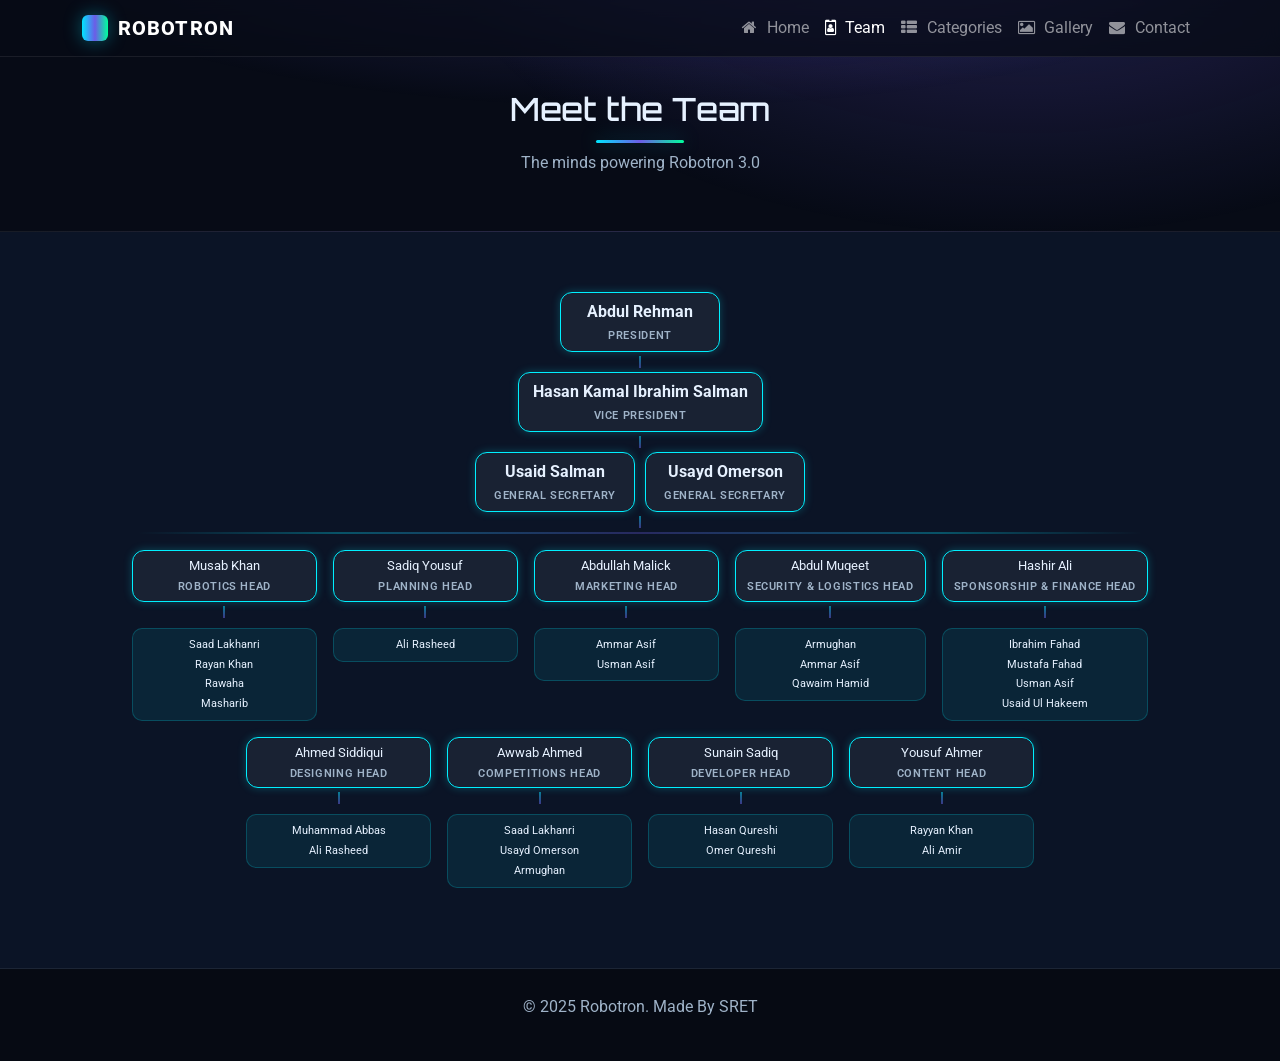
==== team.html @ c8ba8c77 "Add files via upload" ====
<!DOCTYPE html>
<html lang="en">
<head>
  <meta charset="UTF-8"/>
  <meta name="viewport" content="width=device-width, initial-scale=1.0"/>
  <title>ROBOTRON 3.0 — Team</title>

  <!-- Bootstrap -->
  <link href="https://cdn.jsdelivr.net/npm/bootstrap@5.3.3/dist/css/bootstrap.min.css" rel="stylesheet"/>

  <!-- Font Awesome 4.7 -->
  <link rel="stylesheet" href="https://cdnjs.cloudflare.com/ajax/libs/font-awesome/4.7.0/css/font-awesome.min.css"/>

  <!-- Fonts -->
  <link href="https://fonts.googleapis.com/css2?family=Orbitron:wght@500;700;800&family=Roboto:wght@300;400;500;700&display=swap" rel="stylesheet"/>

  <style>
    :root{
      --bg-0:#070b16; --bg-1:#0b1426; --bg-2:#0f1b33;
      --txt:#e6f1ff; --muted:#9fb3c8;
      --primary:#6c5ce7; --primary-2:#00e5ff; --accent:#00ff9d;
      --glass:rgba(255,255,255,.06); --glass-strong:rgba(255,255,255,.09);
      --border-grad: linear-gradient(90deg,var(--primary-2),var(--primary),var(--accent));
      --card-shadow: 0 14px 40px rgba(0,0,0,.38);
    }
    *{box-sizing:border-box}
    body{font-family:'Roboto',sans-serif;color:var(--txt);background:var(--bg-0);min-height:100vh;overflow-x:hidden;}

    /* energy + grid background */
    body::before{
      content:""; position:fixed; inset:0; pointer-events:none; z-index:-2;
      background:
        radial-gradient(1000px 560px at 80% -100px, rgba(108,92,231,.30), transparent 60%),
        radial-gradient(900px 520px at -10% 120%, rgba(0,229,255,.22), transparent 60%);
    }
    body::after{
      content:""; position:fixed; inset:0; z-index:-1; opacity:.05; pointer-events:none;
      background-image: linear-gradient(to right, rgba(255,255,255,.06) 1px, transparent 1px),
                        linear-gradient(to bottom, rgba(255,255,255,.06) 1px, transparent 1px);
      background-size:40px 40px; animation:move 40s linear infinite;
    }
    @keyframes move{ from{transform:translateY(0)} to{transform:translateY(40px)} }

    h1,h2,h3,h4{font-family:'Orbitron',sans-serif}

    /* Navbar (same theme) */
    .navbar{ background: rgba(7,11,22,.75); backdrop-filter: blur(10px); border-bottom:1px solid rgba(255,255,255,.08); }
    .navbar-brand{ font-weight:800; letter-spacing:1.2px; color:#fff !important; display:flex; align-items:center; gap:.6rem; }
    .brand-accent{ width:26px;height:26px;border-radius:6px;background:var(--border-grad); box-shadow:0 0 18px rgba(0,229,255,.35); }
    .nav-link{ position:relative }
    .nav-link i{ margin-right:.35rem }
    .nav-link::after{ content:""; position:absolute; left:0; bottom:-6px; width:0; height:2px; background:var(--border-grad); transition:width .25s ease; }
    .nav-link:hover::after{ width:100% }

    /* Page header */
    .page-hero{
      padding:90px 0 40px;
      text-align:center;
      background: radial-gradient(1200px 380px at 50% -120px, rgba(108,92,231,.35), transparent 60%);
      border-bottom:1px solid rgba(255,255,255,.07);
    }
    .title-underline{ width:88px;height:3px;margin:12px auto 0;background:var(--border-grad);border-radius:999px; box-shadow:0 0 20px rgba(0,229,255,.35); }

    /* Section */
    .section{ padding:50px 0 80px; background:var(--bg-1); border-bottom:1px solid rgba(255,255,255,.07); }

    /* Team card (new professional style) */
    .team-card{
      background:var(--glass);
      border:1px solid rgba(255,255,255,.12);
      border-radius:22px;
      overflow:hidden;
      box-shadow:var(--card-shadow);
      transition:transform .25s ease, box-shadow .25s ease, background .2s ease;
      position:relative;
    }
    .team-card:hover{ transform:translateY(-6px); background:var(--glass-strong); box-shadow:0 20px 60px rgba(0,0,0,.55); }
    .team-photo{
      padding:18px 18px 0;
    }
    .team-photo .frame{
      position:relative;
      border-radius:18px;
      padding:4px;
      background:var(--border-grad);
    }
    .team-photo img{
      display:block;
      width:100%;
      height:320px;
      object-fit:cover;
      border-radius:14px;
      background:#1a2238;
      filter: saturate(1.02) contrast(1.02);
    }
    .role-pill{
      position:absolute; bottom:10px; left:14px;
      background:rgba(7,11,22,.82);
      border:1px solid rgba(255,255,255,.14);
      color:#cfe7ff; font-weight:700; letter-spacing:.6px;
      border-radius:999px; padding:6px 10px; font-size:.72rem;
    }
    .team-body{ padding:16px 18px 18px; }
    .team-name{ margin:0 0 4px; font-weight:800 }
    .team-meta{ margin:0; color:var(--muted); font-size:.95rem }

    .socials{ display:flex; gap:10px; margin-top:10px }
    .socials a{
      width:36px; height:36px; display:flex; align-items:center; justify-content:center;
      border-radius:10px; background:rgba(255,255,255,.06);
      border:1px solid rgba(255,255,255,.12); color:#dfeaff;
      transition: transform .2s ease, background .2s ease;
    }
    .socials a:hover{ transform:translateY(-2px); background:rgba(255,255,255,.12) }

    /* SRET Hierarchy Layout */
    #sret-hierarchy {
      padding: 40px 0 60px;
    }

    .sret-chart {
      display: flex;
      flex-direction: column;
      align-items: center;
      gap: 0;
      padding: 20px 0;
      position: relative;
    }

    .sret-level-main {
      display: flex;
      justify-content: center;
      align-items: center;
      gap: 9px;
      position: relative;
    }

    .gs-row {
      gap: 10px;
    }

    .sret-node {
      background: var(--glass);
      border: 1px solid #00f0ff;
      color: var(--txt);
      padding: 6px 11px;
      border-radius: 12px;
      font-size: 12.5px;
      text-align: center;
      box-shadow: 0 0 8px rgba(0,240,255,0.25);
      display: flex;
      flex-direction: column;
      align-items: center;
      min-width: 160px;
    }

    .sret-node.big {
      font-size: 15.5px;
      font-weight: 700;
      padding: 8px 14px;
    }

    .sret-role {
      font-size: 10.5px;
      margin-top: 3px;
      letter-spacing: 0.06em;
      color: var(--muted);
      font-weight: 600;
      text-transform: uppercase;
    }

    .sret-connector-vertical {
      width: 2px;
      height: 12px;
      background: linear-gradient(180deg, var(--primary-2), var(--primary));
      opacity: 0.5;
      margin: 4px 0;
    }

    .sret-heads-row {
      display: flex;
      flex-wrap: wrap;
      justify-content: center;
      gap: 16px;
      margin-top: 18px;
      position: relative;
      width: 100%;
    }

    .sret-head-group {
      display: flex;
      flex-direction: column;
      align-items: center;
      min-width: 185px;
      max-width: 215px;
      flex: 0 0 auto;
    }

    .sret-head-group .sret-node {
      width: 100%;
    }

    .sret-members {
      list-style: none;
      padding: 6px 8px;
      margin: 6px 0 0 0;
      background: rgba(0, 240, 255, 0.08);
      border: 1px solid rgba(0, 240, 255, 0.2);
      border-radius: 10px;
      width: 100%;
      font-size: 10.5px;
      color: var(--txt);
    }

    .sret-members li {
      padding: 2px 0;
      text-align: center;
    }

    /* Horizontal connector line above heads row */
    .sret-heads-row::before {
      content: "";
      position: absolute;
      top: -18px;
      left: 5%;
      right: 5%;
      height: 2px;
      background: linear-gradient(90deg, transparent, var(--primary-2) 20%, var(--primary) 50%, var(--primary-2) 80%, transparent);
      opacity: 0.3;
      z-index: 0;
    }

    /* Responsive: Stack on mobile */
    @media (max-width: 767.98px) {
      .sret-heads-row {
        flex-direction: column;
        align-items: center;
      }

      .sret-heads-row::before {
        display: none;
      }

      .sret-head-group {
        max-width: 100%;
        width: 100%;
      }

      .gs-row {
        flex-direction: column;
      }
    }

    /* Footer */
    footer{ background:#060a13; color:#9fb3c8; padding:26px 0; text-align:center; }

    /* Cart badge (consistent) */
    .reg-badge{ position:relative }
    .reg-badge .count{
      position:absolute; top:-8px; right:-10px; background:#ff4d6d; color:#fff;
      border-radius:999px; padding:2px 7px; font-size:.75rem; font-weight:700; box-shadow:0 0 0 2px #070b16;
    }
  </style>
</head>
<body>

  <!-- NAVBAR -->
  <nav class="navbar navbar-expand-lg navbar-dark fixed-top">
    <div class="container">
      <a class="navbar-brand" href="index.html">
        <span class="brand-accent"></span> ROBOTRON
      </a>
      <button class="navbar-toggler" type="button" data-bs-toggle="collapse" data-bs-target="#navbarNav">
        <span class="navbar-toggler-icon"></span>
      </button>
      <div class="collapse navbar-collapse" id="navbarNav">
        <ul class="navbar-nav ms-auto">
          <li class="nav-item"><a class="nav-link" href="index.html"><i class="fa fa-home"></i> Home</a></li>
          <li class="nav-item"><a class="nav-link active" href="team.html"><i class="fa fa-id-badge"></i> Team</a></li>
          <li class="nav-item"><a class="nav-link" href="categories.html"><i class="fa fa-th-list"></i> Categories</a></li>
          <li class="nav-item"><a class="nav-link" href="index.html#team"><i class="fa fa-photo"></i> Gallery</a></li>
          <li class="nav-item"><a class="nav-link" href="contact.html"><i class="fa fa-envelope"></i> Contact</a></li>
        </ul>
      </div>
    </div>
  </nav>

  <!-- HERO -->
  <header class="page-hero">
    <div class="container">
      <h2>Meet the Team</h2>
      <div class="title-underline"></div>
      <p class="mt-2" style="color:#9fb3c8">The minds powering Robotron 3.0</p>
    </div>
  </header>

  <!-- SRET HIERARCHY -->
  <section id="sret-hierarchy" class="section">
    <div class="container">
      <div class="sret-chart">
        <!-- Level 1: President -->
        <div class="sret-level-main">
          <div class="sret-node big">Abdul Rehman<span class="sret-role">PRESIDENT</span></div>
        </div>

        <!-- Connector -->
        <div class="sret-connector-vertical"></div>

        <!-- Level 2: Vice President -->
        <div class="sret-level-main">
          <div class="sret-node big">Hasan Kamal Ibrahim Salman<span class="sret-role">VICE PRESIDENT</span></div>
        </div>

        <!-- Connector -->
        <div class="sret-connector-vertical"></div>

        <!-- Level 3: General Secretaries -->
        <div class="sret-level-main gs-row">
          <div class="sret-node big">Usaid Salman<span class="sret-role">GENERAL SECRETARY</span></div>
          <div class="sret-node big">Usayd Omerson<span class="sret-role">GENERAL SECRETARY</span></div>
        </div>

        <!-- Connector -->
        <div class="sret-connector-vertical"></div>

        <!-- Level 4: Department Heads -->
        <div class="sret-heads-row">
          <!-- Robotics Head -->
          <div class="sret-head-group">
            <div class="sret-node">Musab Khan<span class="sret-role">ROBOTICS HEAD</span></div>
            <div class="sret-connector-vertical"></div>
            <ul class="sret-members">
              <li>Saad Lakhanri</li>
              <li>Rayan Khan</li>
              <li>Rawaha</li>
              <li>Masharib</li>
            </ul>
          </div>

          <!-- Planning Head -->
          <div class="sret-head-group">
            <div class="sret-node">Sadiq Yousuf<span class="sret-role">PLANNING HEAD</span></div>
            <div class="sret-connector-vertical"></div>
            <ul class="sret-members">
              <li>Ali Rasheed</li>
            </ul>
          </div>

          <!-- Marketing Head -->
          <div class="sret-head-group">
            <div class="sret-node">Abdullah Malick<span class="sret-role">MARKETING HEAD</span></div>
            <div class="sret-connector-vertical"></div>
            <ul class="sret-members">
              <li>Ammar Asif</li>
              <li>Usman Asif</li>
            </ul>
          </div>

          <!-- Security & Logistics Head -->
          <div class="sret-head-group">
            <div class="sret-node">Abdul Muqeet<span class="sret-role">SECURITY & LOGISTICS HEAD</span></div>
            <div class="sret-connector-vertical"></div>
            <ul class="sret-members">
              <li>Armughan</li>
              <li>Ammar Asif</li>
              <li>Qawaim Hamid</li>
            </ul>
          </div>

          <!-- Sponsorship & Finance Head -->
          <div class="sret-head-group">
            <div class="sret-node">Hashir Ali<span class="sret-role">SPONSORSHIP & FINANCE HEAD</span></div>
            <div class="sret-connector-vertical"></div>
            <ul class="sret-members">
              <li>Ibrahim Fahad</li>
              <li>Mustafa Fahad</li>
              <li>Usman Asif</li>
              <li>Usaid Ul Hakeem</li>
            </ul>
          </div>

          <!-- Designing Head -->
          <div class="sret-head-group">
            <div class="sret-node">Ahmed Siddiqui<span class="sret-role">DESIGNING HEAD</span></div>
            <div class="sret-connector-vertical"></div>
            <ul class="sret-members">
              <li>Muhammad Abbas</li>
              <li>Ali Rasheed</li>
            </ul>
          </div>

          <!-- Competitions Head -->
          <div class="sret-head-group">
            <div class="sret-node">Awwab Ahmed<span class="sret-role">COMPETITIONS HEAD</span></div>
            <div class="sret-connector-vertical"></div>
            <ul class="sret-members">
              <li>Saad Lakhanri</li>
              <li>Usayd Omerson</li>
              <li>Armughan</li>
            </ul>
          </div>

          <!-- Developer Head -->
          <div class="sret-head-group">
            <div class="sret-node">Sunain Sadiq<span class="sret-role">DEVELOPER HEAD</span></div>
            <div class="sret-connector-vertical"></div>
            <ul class="sret-members">
              <li>Hasan Qureshi</li>
              <li>Omer Qureshi</li>
            </ul>
          </div>

          <!-- Content Head -->
          <div class="sret-head-group">
            <div class="sret-node">Yousuf Ahmer<span class="sret-role">CONTENT HEAD</span></div>
            <div class="sret-connector-vertical"></div>
            <ul class="sret-members">
              <li>Rayyan Khan</li>
              <li>Ali Amir</li>
            </ul>
          </div>
        </div>
      </div>
    </div>
  </section>

  <!-- FOOTER -->
  <footer>
    <div class="container">
      <p>&copy; 2025 Robotron. Made By SRET</p>
    </div>
  </footer>

  <!-- Scripts -->
  <script src="https://cdn.jsdelivr.net/npm/bootstrap@5.3.3/dist/js/bootstrap.bundle.min.js"></script>
  <script>
    // ---------- Cart badge count (consistent across pages) ----------
    const CART_KEY='robotronCart';
    function getCart(){ try { return JSON.parse(localStorage.getItem(CART_KEY)) || []; } catch(e){ return []; } }
    function cartCount(){ return getCart().reduce((s,i)=>s+(i.quantity||1),0); }
    (function(){
      const el=document.getElementById('cartCount');
      if(!el) return;
      const n=cartCount();
      if(n>0){ el.textContent=n; el.style.display='inline-block'; }
    })();
  </script>
</body>
</html>
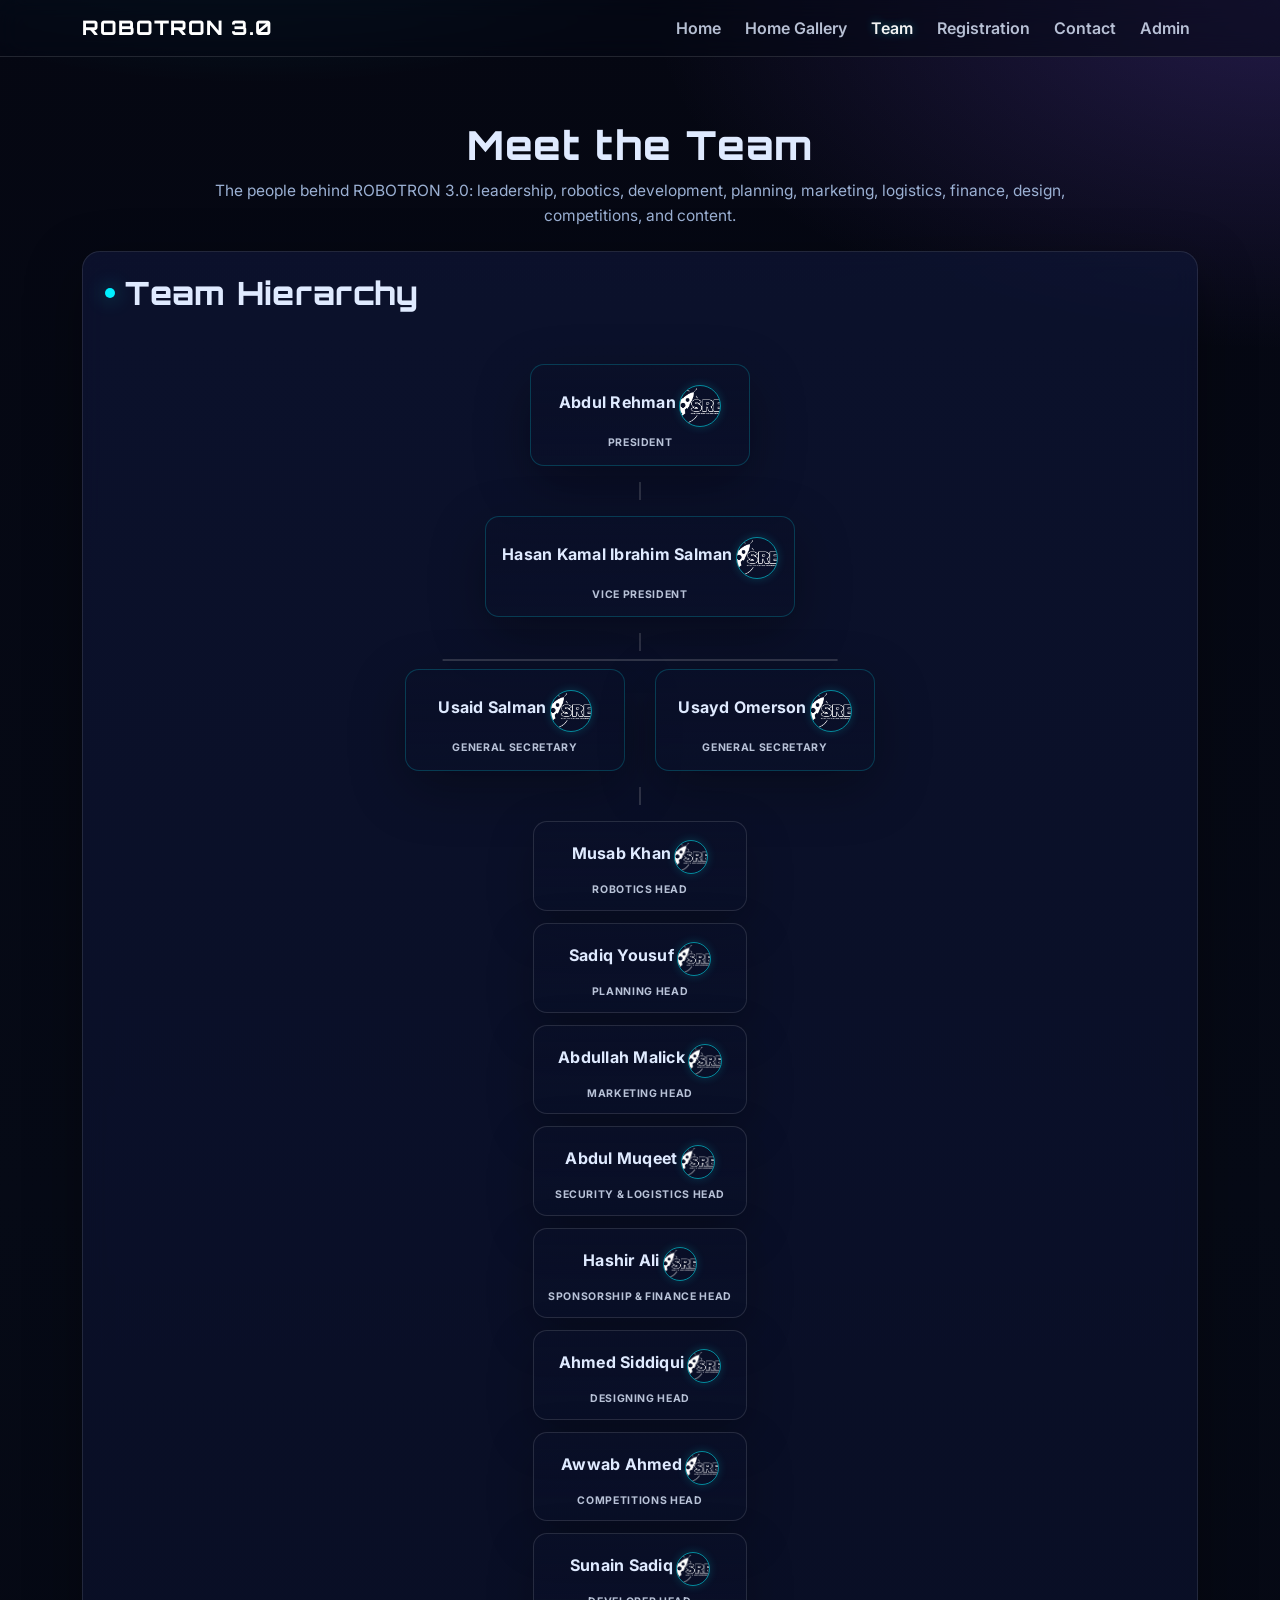
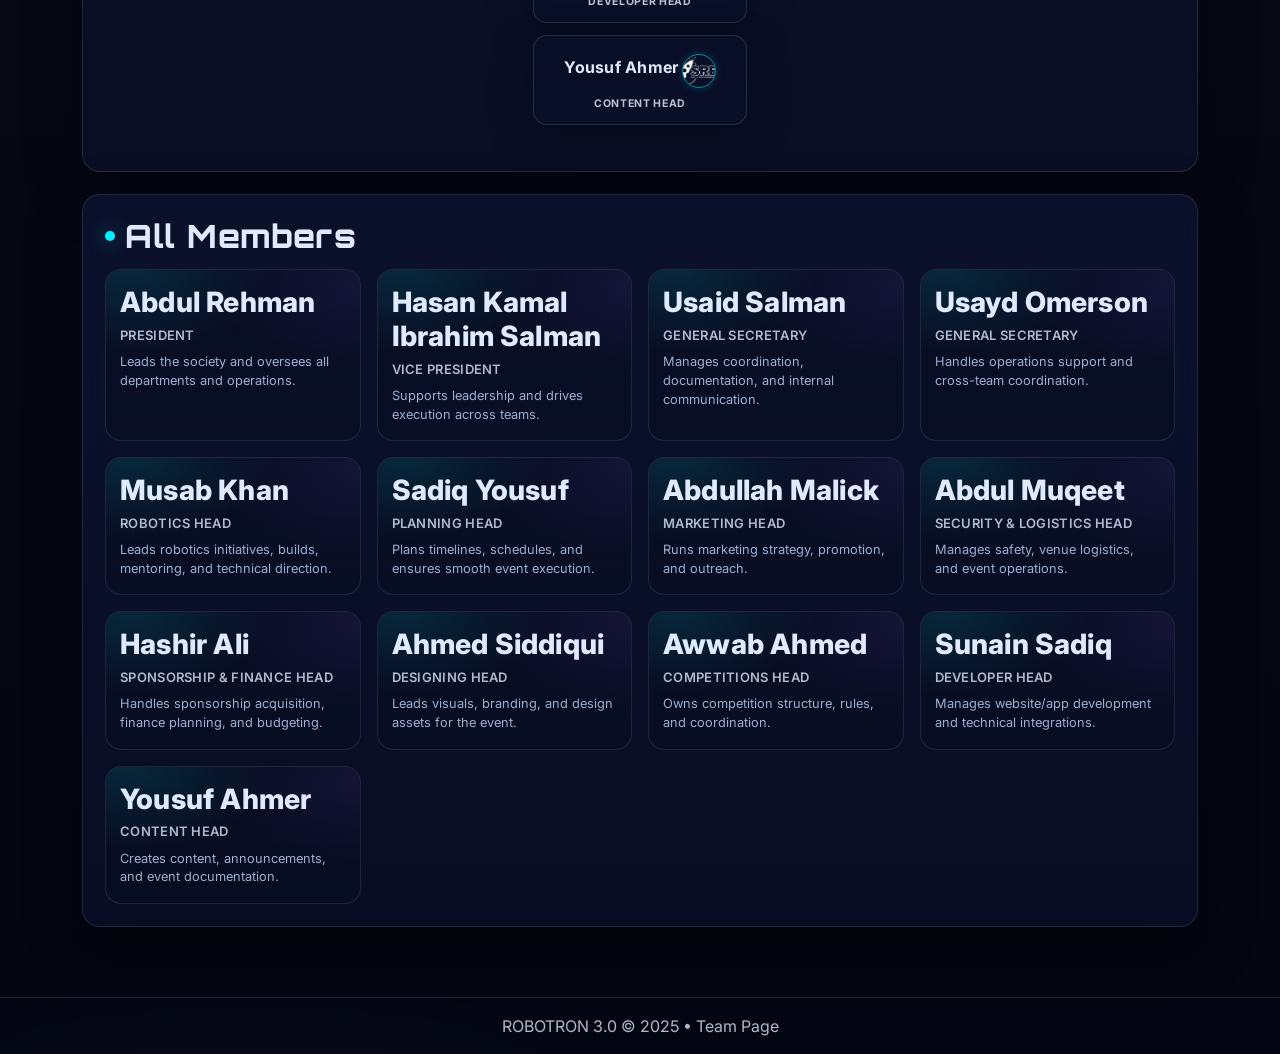
==== commit bea38c57: "Update team.html" ====
--- a/team.html
+++ b/team.html
@@ -1,448 +1,555 @@
 <!DOCTYPE html>
 <html lang="en">
 <head>
-  <meta charset="UTF-8"/>
+  <meta charset="UTF-8" />
   <meta name="viewport" content="width=device-width, initial-scale=1.0"/>
   <title>ROBOTRON 3.0 — Team</title>
 
   <!-- Bootstrap -->
-  <link href="https://cdn.jsdelivr.net/npm/bootstrap@5.3.3/dist/css/bootstrap.min.css" rel="stylesheet"/>
-
-  <!-- Font Awesome 4.7 -->
-  <link rel="stylesheet" href="https://cdnjs.cloudflare.com/ajax/libs/font-awesome/4.7.0/css/font-awesome.min.css"/>
+  <link rel="stylesheet" href="https://cdn.jsdelivr.net/npm/bootstrap@5.3.3/dist/css/bootstrap.min.css"/>
 
   <!-- Fonts -->
-  <link href="https://fonts.googleapis.com/css2?family=Orbitron:wght@500;700;800&family=Roboto:wght@300;400;500;700&display=swap" rel="stylesheet"/>
+  <link href="https://fonts.googleapis.com/css2?family=Orbitron:wght@400;600;800&family=Inter:wght@300;400;600;700;800&display=swap" rel="stylesheet">
 
   <style>
     :root{
-      --bg-0:#070b16; --bg-1:#0b1426; --bg-2:#0f1b33;
-      --txt:#e6f1ff; --muted:#9fb3c8;
-      --primary:#6c5ce7; --primary-2:#00e5ff; --accent:#00ff9d;
-      --glass:rgba(255,255,255,.06); --glass-strong:rgba(255,255,255,.09);
-      --border-grad: linear-gradient(90deg,var(--primary-2),var(--primary),var(--accent));
-      --card-shadow: 0 14px 40px rgba(0,0,0,.38);
-    }
-    *{box-sizing:border-box}
-    body{font-family:'Roboto',sans-serif;color:var(--txt);background:var(--bg-0);min-height:100vh;overflow-x:hidden;}
-
-    /* energy + grid background */
-    body::before{
-      content:""; position:fixed; inset:0; pointer-events:none; z-index:-2;
+      --bg:#070B18;
+      --card:#0E1535;
+      --card2:#0B112C;
+      --glow:#00F0FF;
+      --glow2:#8A5CFF;
+      --txt:#dfeaff;
+      --muted:#9bb0d3;
+      --line:rgba(255,255,255,.12);
+    }
+
+    *{ box-sizing:border-box; }
+    body{
+      margin:0;
       background:
-        radial-gradient(1000px 560px at 80% -100px, rgba(108,92,231,.30), transparent 60%),
-        radial-gradient(900px 520px at -10% 120%, rgba(0,229,255,.22), transparent 60%);
-    }
-    body::after{
-      content:""; position:fixed; inset:0; z-index:-1; opacity:.05; pointer-events:none;
-      background-image: linear-gradient(to right, rgba(255,255,255,.06) 1px, transparent 1px),
-                        linear-gradient(to bottom, rgba(255,255,255,.06) 1px, transparent 1px);
-      background-size:40px 40px; animation:move 40s linear infinite;
-    }
-    @keyframes move{ from{transform:translateY(0)} to{transform:translateY(40px)} }
-
-    h1,h2,h3,h4{font-family:'Orbitron',sans-serif}
-
-    /* Navbar (same theme) */
-    .navbar{ background: rgba(7,11,22,.75); backdrop-filter: blur(10px); border-bottom:1px solid rgba(255,255,255,.08); }
-    .navbar-brand{ font-weight:800; letter-spacing:1.2px; color:#fff !important; display:flex; align-items:center; gap:.6rem; }
-    .brand-accent{ width:26px;height:26px;border-radius:6px;background:var(--border-grad); box-shadow:0 0 18px rgba(0,229,255,.35); }
-    .nav-link{ position:relative }
-    .nav-link i{ margin-right:.35rem }
-    .nav-link::after{ content:""; position:absolute; left:0; bottom:-6px; width:0; height:2px; background:var(--border-grad); transition:width .25s ease; }
-    .nav-link:hover::after{ width:100% }
-
-    /* Page header */
-    .page-hero{
-      padding:90px 0 40px;
+        radial-gradient(900px 500px at 20% -10%, rgba(0,240,255,.22), transparent 70%),
+        radial-gradient(900px 500px at 100% 0%, rgba(138,92,255,.22), transparent 70%),
+        radial-gradient(900px 500px at 20% 110%, rgba(138,92,255,.16), transparent 70%),
+        linear-gradient(180deg, #050712, #060A16 45%, #040610);
+      color:var(--txt);
+      font-family:Inter, system-ui, -apple-system, Segoe UI, Arial, sans-serif;
+      min-height:100vh;
+      overflow-x:hidden;
+    }
+
+    /* Navbar */
+    .navbar{
+      background: rgba(5,8,20,.55);
+      backdrop-filter: blur(12px);
+      border-bottom: 1px solid var(--line);
+    }
+    .navbar-brand{
+      font-family:Orbitron, sans-serif;
+      letter-spacing: 1px;
+      font-weight: 800;
+      color: #fff !important;
+      text-transform: uppercase;
+    }
+    .nav-link{
+      color: rgba(223,234,255,.86) !important;
+      font-weight: 600;
+      opacity: .95;
+    }
+    .nav-link:hover{ color:#fff !important; }
+    .nav-link.active{
+      color:#fff !important;
+      text-shadow: 0 0 10px rgba(0,240,255,.35);
+    }
+
+    /* Page Title */
+    .title-wrap{
+      padding: 64px 0 22px;
       text-align:center;
-      background: radial-gradient(1200px 380px at 50% -120px, rgba(108,92,231,.35), transparent 60%);
-      border-bottom:1px solid rgba(255,255,255,.07);
-    }
-    .title-underline{ width:88px;height:3px;margin:12px auto 0;background:var(--border-grad);border-radius:999px; box-shadow:0 0 20px rgba(0,229,255,.35); }
-
-    /* Section */
-    .section{ padding:50px 0 80px; background:var(--bg-1); border-bottom:1px solid rgba(255,255,255,.07); }
-
-    /* Team card (new professional style) */
-    .team-card{
-      background:var(--glass);
-      border:1px solid rgba(255,255,255,.12);
-      border-radius:22px;
+    }
+    .title-wrap h1{
+      font-family:Orbitron, sans-serif;
+      font-weight: 800;
+      letter-spacing: 1px;
+      margin:0 0 10px;
+    }
+    .title-wrap p{
+      margin:0 auto;
+      max-width: 860px;
+      color: var(--muted);
+      font-size: 15.5px;
+      line-height: 1.6;
+    }
+
+    /* Layout cards */
+    .glass-card{
+      background: linear-gradient(180deg, rgba(14,21,53,.72), rgba(11,17,44,.72));
+      border: 1px solid rgba(255,255,255,.10);
+      box-shadow: 0 18px 55px rgba(0,0,0,.35);
+      border-radius: 18px;
+      padding: 22px;
+      backdrop-filter: blur(12px);
+      margin-bottom: 22px;
+    }
+
+    /* Sections */
+    .section-title{
+      font-family:Orbitron, sans-serif;
+      letter-spacing: .7px;
+      font-weight: 800;
+      margin: 0 0 14px;
+      display:flex;
+      align-items:center;
+      gap: 10px;
+    }
+    .section-title .dot{
+      width:10px; height:10px;
+      border-radius:50%;
+      background: var(--glow);
+      box-shadow: 0 0 20px rgba(0,240,255,.45);
+      display:inline-block;
+    }
+
+    /* Team grid */
+    .team-grid{
+      display:grid;
+      grid-template-columns: repeat(4, minmax(0,1fr));
+      gap: 16px;
+    }
+    @media (max-width: 1200px){
+      .team-grid{ grid-template-columns: repeat(3, minmax(0,1fr)); }
+    }
+    @media (max-width: 900px){
+      .team-grid{ grid-template-columns: repeat(2, minmax(0,1fr)); }
+    }
+    @media (max-width: 520px){
+      .team-grid{ grid-template-columns: 1fr; }
+    }
+
+    .member-card{
+      background: linear-gradient(180deg, rgba(8,12,30,.65), rgba(8,12,30,.35));
+      border: 1px solid rgba(255,255,255,.10);
+      border-radius: 16px;
+      padding: 16px 14px;
+      position: relative;
       overflow:hidden;
-      box-shadow:var(--card-shadow);
-      transition:transform .25s ease, box-shadow .25s ease, background .2s ease;
+      transition: transform .18s ease, box-shadow .18s ease, border-color .18s ease;
+      min-height: 135px;
+    }
+    .member-card:hover{
+      transform: translateY(-3px);
+      box-shadow: 0 18px 40px rgba(0,0,0,.35);
+      border-color: rgba(0,240,255,.25);
+    }
+    .member-card:before{
+      content:"";
+      position:absolute;
+      inset:-1px;
+      background:
+        radial-gradient(240px 140px at 10% 0%, rgba(0,240,255,.12), transparent 60%),
+        radial-gradient(240px 140px at 100% 10%, rgba(138,92,255,.10), transparent 60%);
+      pointer-events:none;
+    }
+    .member-name{
+      position: relative;
+      font-weight: 800;
+      letter-spacing: .2px;
+      margin: 0 0 6px;
+    }
+    .member-role{
+      position: relative;
+      color: rgba(223,234,255,.78);
+      font-weight: 600;
+      font-size: 13px;
+      letter-spacing: .3px;
+      text-transform: uppercase;
+      margin: 0 0 8px;
+    }
+    .member-meta{
+      position: relative;
+      color: var(--muted);
+      font-size: 12.8px;
+      line-height: 1.45;
+      margin: 0;
+    }
+
+    /* SRET hierarchy tree */
+    .tree-wrap{
+      display:flex;
+      justify-content:center;
+      padding: 10px 0 6px;
+    }
+    .sret-tree{
+      width: min(980px, 100%);
+      padding: 12px 8px 2px;
       position:relative;
     }
-    .team-card:hover{ transform:translateY(-6px); background:var(--glass-strong); box-shadow:0 20px 60px rgba(0,0,0,.55); }
-    .team-photo{
-      padding:18px 18px 0;
-    }
-    .team-photo .frame{
+
+    /* Nodes + layout */
+    .sret-level{
+      display:flex;
+      justify-content:center;
+      gap: 22px;
+      margin: 16px 0;
+      flex-wrap:wrap;
+    }
+    .sret-node{
       position:relative;
-      border-radius:18px;
-      padding:4px;
-      background:var(--border-grad);
-    }
-    .team-photo img{
+      background: linear-gradient(180deg, rgba(10,16,40,.80), rgba(10,16,40,.55));
+      border: 1px solid rgba(255,255,255,.12);
+      border-radius: 14px;
+      padding: 12px 14px;
+      min-width: 190px;
+      text-align:center;
+      font-weight: 800;
+      letter-spacing: .25px;
+      box-shadow: 0 16px 45px rgba(0,0,0,.28);
+    }
+    .sret-node.big{
+      min-width: 220px;
+      padding: 14px 16px;
+      border-color: rgba(0,240,255,.20);
+      box-shadow: 0 18px 55px rgba(0,0,0,.33);
+    }
+    .sret-role{
       display:block;
-      width:100%;
-      height:320px;
-      object-fit:cover;
-      border-radius:14px;
-      background:#1a2238;
-      filter: saturate(1.02) contrast(1.02);
-    }
-    .role-pill{
-      position:absolute; bottom:10px; left:14px;
-      background:rgba(7,11,22,.82);
-      border:1px solid rgba(255,255,255,.14);
-      color:#cfe7ff; font-weight:700; letter-spacing:.6px;
-      border-radius:999px; padding:6px 10px; font-size:.72rem;
-    }
-    .team-body{ padding:16px 18px 18px; }
-    .team-name{ margin:0 0 4px; font-weight:800 }
-    .team-meta{ margin:0; color:var(--muted); font-size:.95rem }
-
-    .socials{ display:flex; gap:10px; margin-top:10px }
-    .socials a{
-      width:36px; height:36px; display:flex; align-items:center; justify-content:center;
-      border-radius:10px; background:rgba(255,255,255,.06);
-      border:1px solid rgba(255,255,255,.12); color:#dfeaff;
-      transition: transform .2s ease, background .2s ease;
-    }
-    .socials a:hover{ transform:translateY(-2px); background:rgba(255,255,255,.12) }
-
-    /* SRET Hierarchy Layout */
-    #sret-hierarchy {
-      padding: 40px 0 60px;
-    }
-
-    .sret-chart {
-      display: flex;
-      flex-direction: column;
-      align-items: center;
-      gap: 0;
-      padding: 20px 0;
-      position: relative;
-    }
-
-    .sret-level-main {
-      display: flex;
-      justify-content: center;
-      align-items: center;
-      gap: 9px;
-      position: relative;
-    }
-
-    .gs-row {
-      gap: 10px;
-    }
-
-    .sret-node {
-      background: var(--glass);
-      border: 1px solid #00f0ff;
-      color: var(--txt);
-      padding: 6px 11px;
-      border-radius: 12px;
-      font-size: 12.5px;
-      text-align: center;
-      box-shadow: 0 0 8px rgba(0,240,255,0.25);
-      display: flex;
-      flex-direction: column;
-      align-items: center;
-      min-width: 160px;
-    }
-
-    .sret-node.big {
-      font-size: 15.5px;
+      margin-top: 6px;
+      font-size: 10.5px;
+      color: rgba(223,234,255,.82);
+      letter-spacing: .65px;
+      text-transform: uppercase;
       font-weight: 700;
-      padding: 8px 14px;
-    }
-
-    .sret-role {
-      font-size: 10.5px;
-      margin-top: 3px;
-      letter-spacing: 0.06em;
-      color: var(--muted);
-      font-weight: 600;
-      text-transform: uppercase;
-    }
-
-    .sret-connector-vertical {
+    }
+
+    .sret-connector{
+      height: 18px;
+      display:flex;
+      align-items:center;
+      justify-content:center;
+    }
+    .sret-connector:before{
+      content:"";
       width: 2px;
-      height: 12px;
-      background: linear-gradient(180deg, var(--primary-2), var(--primary));
-      opacity: 0.5;
-      margin: 4px 0;
-    }
-
-    .sret-heads-row {
-      display: flex;
-      flex-wrap: wrap;
-      justify-content: center;
-      gap: 16px;
-      margin-top: 18px;
-      position: relative;
-      width: 100%;
-    }
-
-    .sret-head-group {
-      display: flex;
-      flex-direction: column;
-      align-items: center;
-      min-width: 185px;
-      max-width: 215px;
-      flex: 0 0 auto;
-    }
-
-    .sret-head-group .sret-node {
-      width: 100%;
-    }
-
-    .sret-members {
-      list-style: none;
-      padding: 6px 8px;
-      margin: 6px 0 0 0;
-      background: rgba(0, 240, 255, 0.08);
-      border: 1px solid rgba(0, 240, 255, 0.2);
-      border-radius: 10px;
-      width: 100%;
-      font-size: 10.5px;
-      color: var(--txt);
-    }
-
-    .sret-members li {
-      padding: 2px 0;
-      text-align: center;
-    }
-
-    /* Horizontal connector line above heads row */
-    .sret-heads-row::before {
-      content: "";
-      position: absolute;
-      top: -18px;
-      left: 5%;
-      right: 5%;
+      height: 18px;
+      background: rgba(255,255,255,.16);
+      display:block;
+    }
+    .sret-branch{
+      display:flex;
+      justify-content:center;
+      gap: 30px;
+      align-items:flex-start;
+      position:relative;
+      margin-top: 2px;
+    }
+    .sret-branch:before{
+      content:"";
+      position:absolute;
+      top: -10px;
+      left: 50%;
+      transform: translateX(-50%);
+      width: min(520px, 84%);
       height: 2px;
-      background: linear-gradient(90deg, transparent, var(--primary-2) 20%, var(--primary) 50%, var(--primary-2) 80%, transparent);
-      opacity: 0.3;
-      z-index: 0;
-    }
-
-    /* Responsive: Stack on mobile */
-    @media (max-width: 767.98px) {
-      .sret-heads-row {
-        flex-direction: column;
-        align-items: center;
-      }
-
-      .sret-heads-row::before {
-        display: none;
-      }
-
-      .sret-head-group {
-        max-width: 100%;
-        width: 100%;
-      }
-
-      .gs-row {
-        flex-direction: column;
-      }
+      background: rgba(255,255,255,.16);
+    }
+    .sret-members{
+      list-style:none;
+      padding: 0;
+      margin: 0;
+      display:flex;
+      flex-direction:column;
+      gap: 12px;
     }
 
     /* Footer */
-    footer{ background:#060a13; color:#9fb3c8; padding:26px 0; text-align:center; }
-
-    /* Cart badge (consistent) */
-    .reg-badge{ position:relative }
-    .reg-badge .count{
-      position:absolute; top:-8px; right:-10px; background:#ff4d6d; color:#fff;
-      border-radius:999px; padding:2px 7px; font-size:.75rem; font-weight:700; box-shadow:0 0 0 2px #070b16;
+    footer{
+      border-top: 1px solid rgba(255,255,255,.10);
+      background: rgba(5,8,20,.55);
+      backdrop-filter: blur(12px);
+      padding: 16px 0;
+      color: rgba(223,234,255,.78);
+      text-align:center;
+      margin-top: 24px;
+    }
+
+    /* Team hierarchy photo between name and role */
+    .sret-name{
+      font-weight: 700;
+    }
+
+    .sret-avatar{
+      width: 34px;
+      height: 34px;
+      border-radius: 50%;
+      object-fit: cover;
+      margin: 6px 0 2px;
+      border: 1px solid rgba(0,240,255,0.55);
+      box-shadow: 0 0 10px rgba(0,240,255,0.18);
+    }
+
+    /* keep top hierarchy slightly larger but still small */
+    .sret-node.big .sret-avatar{
+      width: 42px;
+      height: 42px;
     }
   </style>
 </head>
+
 <body>
-
-  <!-- NAVBAR -->
-  <nav class="navbar navbar-expand-lg navbar-dark fixed-top">
+  <!-- Navbar -->
+  <nav class="navbar navbar-expand-lg navbar-dark sticky-top">
     <div class="container">
-      <a class="navbar-brand" href="index.html">
-        <span class="brand-accent"></span> ROBOTRON
-      </a>
-      <button class="navbar-toggler" type="button" data-bs-toggle="collapse" data-bs-target="#navbarNav">
+      <a class="navbar-brand" href="index.html">ROBOTRON 3.0</a>
+      <button class="navbar-toggler" type="button" data-bs-toggle="collapse" data-bs-target="#navMain">
         <span class="navbar-toggler-icon"></span>
       </button>
-      <div class="collapse navbar-collapse" id="navbarNav">
-        <ul class="navbar-nav ms-auto">
-          <li class="nav-item"><a class="nav-link" href="index.html"><i class="fa fa-home"></i> Home</a></li>
-          <li class="nav-item"><a class="nav-link active" href="team.html"><i class="fa fa-id-badge"></i> Team</a></li>
-          <li class="nav-item"><a class="nav-link" href="categories.html"><i class="fa fa-th-list"></i> Categories</a></li>
-          <li class="nav-item"><a class="nav-link" href="index.html#team"><i class="fa fa-photo"></i> Gallery</a></li>
-          <li class="nav-item"><a class="nav-link" href="contact.html"><i class="fa fa-envelope"></i> Contact</a></li>
+      <div class="collapse navbar-collapse" id="navMain">
+        <ul class="navbar-nav ms-auto gap-lg-2">
+          <li class="nav-item"><a class="nav-link" href="index.html">Home</a></li>
+          <li class="nav-item"><a class="nav-link" href="categories.html">Home Gallery</a></li>
+          <li class="nav-item"><a class="nav-link active" href="team.html">Team</a></li>
+          <li class="nav-item"><a class="nav-link" href="registration.html">Registration</a></li>
+          <li class="nav-item"><a class="nav-link" href="contact.html">Contact</a></li>
+          <li class="nav-item"><a class="nav-link" href="admin.html">Admin</a></li>
         </ul>
       </div>
     </div>
   </nav>
 
-  <!-- HERO -->
-  <header class="page-hero">
+  <!-- Title -->
+  <div class="title-wrap">
     <div class="container">
-      <h2>Meet the Team</h2>
-      <div class="title-underline"></div>
-      <p class="mt-2" style="color:#9fb3c8">The minds powering Robotron 3.0</p>
+      <h1>Meet the Team</h1>
+      <p>
+        The people behind ROBOTRON 3.0: leadership, robotics, development, planning, marketing, logistics, finance,
+        design, competitions, and content.
+      </p>
     </div>
-  </header>
-
-  <!-- SRET HIERARCHY -->
-  <section id="sret-hierarchy" class="section">
-    <div class="container">
-      <div class="sret-chart">
-        <!-- Level 1: President -->
-        <div class="sret-level-main">
-          <div class="sret-node big">Abdul Rehman<span class="sret-role">PRESIDENT</span></div>
-        </div>
-
-        <!-- Connector -->
-        <div class="sret-connector-vertical"></div>
-
-        <!-- Level 2: Vice President -->
-        <div class="sret-level-main">
-          <div class="sret-node big">Hasan Kamal Ibrahim Salman<span class="sret-role">VICE PRESIDENT</span></div>
-        </div>
-
-        <!-- Connector -->
-        <div class="sret-connector-vertical"></div>
-
-        <!-- Level 3: General Secretaries -->
-        <div class="sret-level-main gs-row">
-          <div class="sret-node big">Usaid Salman<span class="sret-role">GENERAL SECRETARY</span></div>
-          <div class="sret-node big">Usayd Omerson<span class="sret-role">GENERAL SECRETARY</span></div>
-        </div>
-
-        <!-- Connector -->
-        <div class="sret-connector-vertical"></div>
-
-        <!-- Level 4: Department Heads -->
-        <div class="sret-heads-row">
-          <!-- Robotics Head -->
-          <div class="sret-head-group">
-            <div class="sret-node">Musab Khan<span class="sret-role">ROBOTICS HEAD</span></div>
-            <div class="sret-connector-vertical"></div>
+  </div>
+
+  <div class="container pb-4">
+    <!-- SRET Hierarchy -->
+    <div class="glass-card">
+      <h2 class="section-title"><span class="dot"></span>Team Hierarchy</h2>
+
+      <div class="tree-wrap">
+        <div class="sret-tree">
+
+          <!-- Level 1 -->
+          <div class="sret-level">
+            <div class="sret-node big">
+              <span class="sret-name">Abdul Rehman</span>
+              <img class="sret-avatar" src="sret.png" alt="Abdul Rehman">
+              <span class="sret-role">PRESIDENT</span>
+            </div>
+          </div>
+
+          <div class="sret-connector"></div>
+
+          <!-- Level 2 -->
+          <div class="sret-level">
+            <div class="sret-node big">
+              <span class="sret-name">Hasan Kamal Ibrahim Salman</span>
+              <img class="sret-avatar" src="sret.png" alt="Hasan Kamal Ibrahim Salman">
+              <span class="sret-role">VICE PRESIDENT</span>
+            </div>
+          </div>
+
+          <div class="sret-connector"></div>
+
+          <!-- Level 3 -->
+          <div class="sret-level">
+            <div class="sret-branch">
+              <div class="sret-node big">
+                <span class="sret-name">Usaid Salman</span>
+                <img class="sret-avatar" src="sret.png" alt="Usaid Salman">
+                <span class="sret-role">GENERAL SECRETARY</span>
+              </div>
+              <div class="sret-node big">
+                <span class="sret-name">Usayd Omerson</span>
+                <img class="sret-avatar" src="sret.png" alt="Usayd Omerson">
+                <span class="sret-role">GENERAL SECRETARY</span>
+              </div>
+            </div>
+          </div>
+
+          <div class="sret-connector"></div>
+
+          <!-- Level 4 (Department Heads) -->
+          <div class="sret-level" style="justify-content:center;">
             <ul class="sret-members">
-              <li>Saad Lakhanri</li>
-              <li>Rayan Khan</li>
-              <li>Rawaha</li>
-              <li>Masharib</li>
+              <li>
+                <div class="sret-node">
+                  <span class="sret-name">Musab Khan</span>
+                  <img class="sret-avatar" src="sret.png" alt="Musab Khan">
+                  <span class="sret-role">ROBOTICS HEAD</span>
+                </div>
+              </li>
+              <li>
+                <div class="sret-node">
+                  <span class="sret-name">Sadiq Yousuf</span>
+                  <img class="sret-avatar" src="sret.png" alt="Sadiq Yousuf">
+                  <span class="sret-role">PLANNING HEAD</span>
+                </div>
+              </li>
+              <li>
+                <div class="sret-node">
+                  <span class="sret-name">Abdullah Malick</span>
+                  <img class="sret-avatar" src="sret.png" alt="Abdullah Malick">
+                  <span class="sret-role">MARKETING HEAD</span>
+                </div>
+              </li>
+              <li>
+                <div class="sret-node">
+                  <span class="sret-name">Abdul Muqeet</span>
+                  <img class="sret-avatar" src="sret.png" alt="Abdul Muqeet">
+                  <span class="sret-role">SECURITY & LOGISTICS HEAD</span>
+                </div>
+              </li>
+              <li>
+                <div class="sret-node">
+                  <span class="sret-name">Hashir Ali</span>
+                  <img class="sret-avatar" src="sret.png" alt="Hashir Ali">
+                  <span class="sret-role">SPONSORSHIP & FINANCE HEAD</span>
+                </div>
+              </li>
+              <li>
+                <div class="sret-node">
+                  <span class="sret-name">Ahmed Siddiqui</span>
+                  <img class="sret-avatar" src="sret.png" alt="Ahmed Siddiqui">
+                  <span class="sret-role">DESIGNING HEAD</span>
+                </div>
+              </li>
+              <li>
+                <div class="sret-node">
+                  <span class="sret-name">Awwab Ahmed</span>
+                  <img class="sret-avatar" src="sret.png" alt="Awwab Ahmed">
+                  <span class="sret-role">COMPETITIONS HEAD</span>
+                </div>
+              </li>
+              <li>
+                <div class="sret-node">
+                  <span class="sret-name">Sunain Sadiq</span>
+                  <img class="sret-avatar" src="sret.png" alt="Sunain Sadiq">
+                  <span class="sret-role">DEVELOPER HEAD</span>
+                </div>
+              </li>
+              <li>
+                <div class="sret-node">
+                  <span class="sret-name">Yousuf Ahmer</span>
+                  <img class="sret-avatar" src="sret.png" alt="Yousuf Ahmer">
+                  <span class="sret-role">CONTENT HEAD</span>
+                </div>
+              </li>
             </ul>
           </div>
 
-          <!-- Planning Head -->
-          <div class="sret-head-group">
-            <div class="sret-node">Sadiq Yousuf<span class="sret-role">PLANNING HEAD</span></div>
-            <div class="sret-connector-vertical"></div>
-            <ul class="sret-members">
-              <li>Ali Rasheed</li>
-            </ul>
-          </div>
-
-          <!-- Marketing Head -->
-          <div class="sret-head-group">
-            <div class="sret-node">Abdullah Malick<span class="sret-role">MARKETING HEAD</span></div>
-            <div class="sret-connector-vertical"></div>
-            <ul class="sret-members">
-              <li>Ammar Asif</li>
-              <li>Usman Asif</li>
-            </ul>
-          </div>
-
-          <!-- Security & Logistics Head -->
-          <div class="sret-head-group">
-            <div class="sret-node">Abdul Muqeet<span class="sret-role">SECURITY & LOGISTICS HEAD</span></div>
-            <div class="sret-connector-vertical"></div>
-            <ul class="sret-members">
-              <li>Armughan</li>
-              <li>Ammar Asif</li>
-              <li>Qawaim Hamid</li>
-            </ul>
-          </div>
-
-          <!-- Sponsorship & Finance Head -->
-          <div class="sret-head-group">
-            <div class="sret-node">Hashir Ali<span class="sret-role">SPONSORSHIP & FINANCE HEAD</span></div>
-            <div class="sret-connector-vertical"></div>
-            <ul class="sret-members">
-              <li>Ibrahim Fahad</li>
-              <li>Mustafa Fahad</li>
-              <li>Usman Asif</li>
-              <li>Usaid Ul Hakeem</li>
-            </ul>
-          </div>
-
-          <!-- Designing Head -->
-          <div class="sret-head-group">
-            <div class="sret-node">Ahmed Siddiqui<span class="sret-role">DESIGNING HEAD</span></div>
-            <div class="sret-connector-vertical"></div>
-            <ul class="sret-members">
-              <li>Muhammad Abbas</li>
-              <li>Ali Rasheed</li>
-            </ul>
-          </div>
-
-          <!-- Competitions Head -->
-          <div class="sret-head-group">
-            <div class="sret-node">Awwab Ahmed<span class="sret-role">COMPETITIONS HEAD</span></div>
-            <div class="sret-connector-vertical"></div>
-            <ul class="sret-members">
-              <li>Saad Lakhanri</li>
-              <li>Usayd Omerson</li>
-              <li>Armughan</li>
-            </ul>
-          </div>
-
-          <!-- Developer Head -->
-          <div class="sret-head-group">
-            <div class="sret-node">Sunain Sadiq<span class="sret-role">DEVELOPER HEAD</span></div>
-            <div class="sret-connector-vertical"></div>
-            <ul class="sret-members">
-              <li>Hasan Qureshi</li>
-              <li>Omer Qureshi</li>
-            </ul>
-          </div>
-
-          <!-- Content Head -->
-          <div class="sret-head-group">
-            <div class="sret-node">Yousuf Ahmer<span class="sret-role">CONTENT HEAD</span></div>
-            <div class="sret-connector-vertical"></div>
-            <ul class="sret-members">
-              <li>Rayyan Khan</li>
-              <li>Ali Amir</li>
-            </ul>
-          </div>
         </div>
       </div>
     </div>
-  </section>
-
-  <!-- FOOTER -->
+
+    <!-- Team Cards -->
+    <div class="glass-card">
+      <h2 class="section-title"><span class="dot"></span>All Members</h2>
+
+      <div class="team-grid">
+        <div class="member-card">
+          <h3 class="member-name">Abdul Rehman</h3>
+          <div class="member-role">President</div>
+          <p class="member-meta">Leads the society and oversees all departments and operations.</p>
+        </div>
+
+        <div class="member-card">
+          <h3 class="member-name">Hasan Kamal Ibrahim Salman</h3>
+          <div class="member-role">Vice President</div>
+          <p class="member-meta">Supports leadership and drives execution across teams.</p>
+        </div>
+
+        <div class="member-card">
+          <h3 class="member-name">Usaid Salman</h3>
+          <div class="member-role">General Secretary</div>
+          <p class="member-meta">Manages coordination, documentation, and internal communication.</p>
+        </div>
+
+        <div class="member-card">
+          <h3 class="member-name">Usayd Omerson</h3>
+          <div class="member-role">General Secretary</div>
+          <p class="member-meta">Handles operations support and cross-team coordination.</p>
+        </div>
+
+        <div class="member-card">
+          <h3 class="member-name">Musab Khan</h3>
+          <div class="member-role">Robotics Head</div>
+          <p class="member-meta">Leads robotics initiatives, builds, mentoring, and technical direction.</p>
+        </div>
+
+        <div class="member-card">
+          <h3 class="member-name">Sadiq Yousuf</h3>
+          <div class="member-role">Planning Head</div>
+          <p class="member-meta">Plans timelines, schedules, and ensures smooth event execution.</p>
+        </div>
+
+        <div class="member-card">
+          <h3 class="member-name">Abdullah Malick</h3>
+          <div class="member-role">Marketing Head</div>
+          <p class="member-meta">Runs marketing strategy, promotion, and outreach.</p>
+        </div>
+
+        <div class="member-card">
+          <h3 class="member-name">Abdul Muqeet</h3>
+          <div class="member-role">Security & Logistics Head</div>
+          <p class="member-meta">Manages safety, venue logistics, and event operations.</p>
+        </div>
+
+        <div class="member-card">
+          <h3 class="member-name">Hashir Ali</h3>
+          <div class="member-role">Sponsorship & Finance Head</div>
+          <p class="member-meta">Handles sponsorship acquisition, finance planning, and budgeting.</p>
+        </div>
+
+        <div class="member-card">
+          <h3 class="member-name">Ahmed Siddiqui</h3>
+          <div class="member-role">Designing Head</div>
+          <p class="member-meta">Leads visuals, branding, and design assets for the event.</p>
+        </div>
+
+        <div class="member-card">
+          <h3 class="member-name">Awwab Ahmed</h3>
+          <div class="member-role">Competitions Head</div>
+          <p class="member-meta">Owns competition structure, rules, and coordination.</p>
+        </div>
+
+        <div class="member-card">
+          <h3 class="member-name">Sunain Sadiq</h3>
+          <div class="member-role">Developer Head</div>
+          <p class="member-meta">Manages website/app development and technical integrations.</p>
+        </div>
+
+        <div class="member-card">
+          <h3 class="member-name">Yousuf Ahmer</h3>
+          <div class="member-role">Content Head</div>
+          <p class="member-meta">Creates content, announcements, and event documentation.</p>
+        </div>
+      </div>
+    </div>
+  </div>
+
+  <!-- Footer -->
   <footer>
     <div class="container">
-      <p>&copy; 2025 Robotron. Made By SRET</p>
+      ROBOTRON 3.0 © 2025 • Team Page
     </div>
   </footer>
 
-  <!-- Scripts -->
   <script src="https://cdn.jsdelivr.net/npm/bootstrap@5.3.3/dist/js/bootstrap.bundle.min.js"></script>
+
   <script>
-    // ---------- Cart badge count (consistent across pages) ----------
-    const CART_KEY='robotronCart';
-    function getCart(){ try { return JSON.parse(localStorage.getItem(CART_KEY)) || []; } catch(e){ return []; } }
-    function cartCount(){ return getCart().reduce((s,i)=>s+(i.quantity||1),0); }
+    // Optional helper: highlight the active nav item (if needed)
     (function(){
-      const el=document.getElementById('cartCount');
-      if(!el) return;
-      const n=cartCount();
-      if(n>0){ el.textContent=n; el.style.display='inline-block'; }
+      const path = (location.pathname || '').split('/').pop();
+      document.querySelectorAll('.nav-link').forEach(a=>{
+        const href = (a.getAttribute('href') || '').trim();
+        if(href === path){ a.classList.add('active'); }
+      });
     })();
   </script>
 </body>
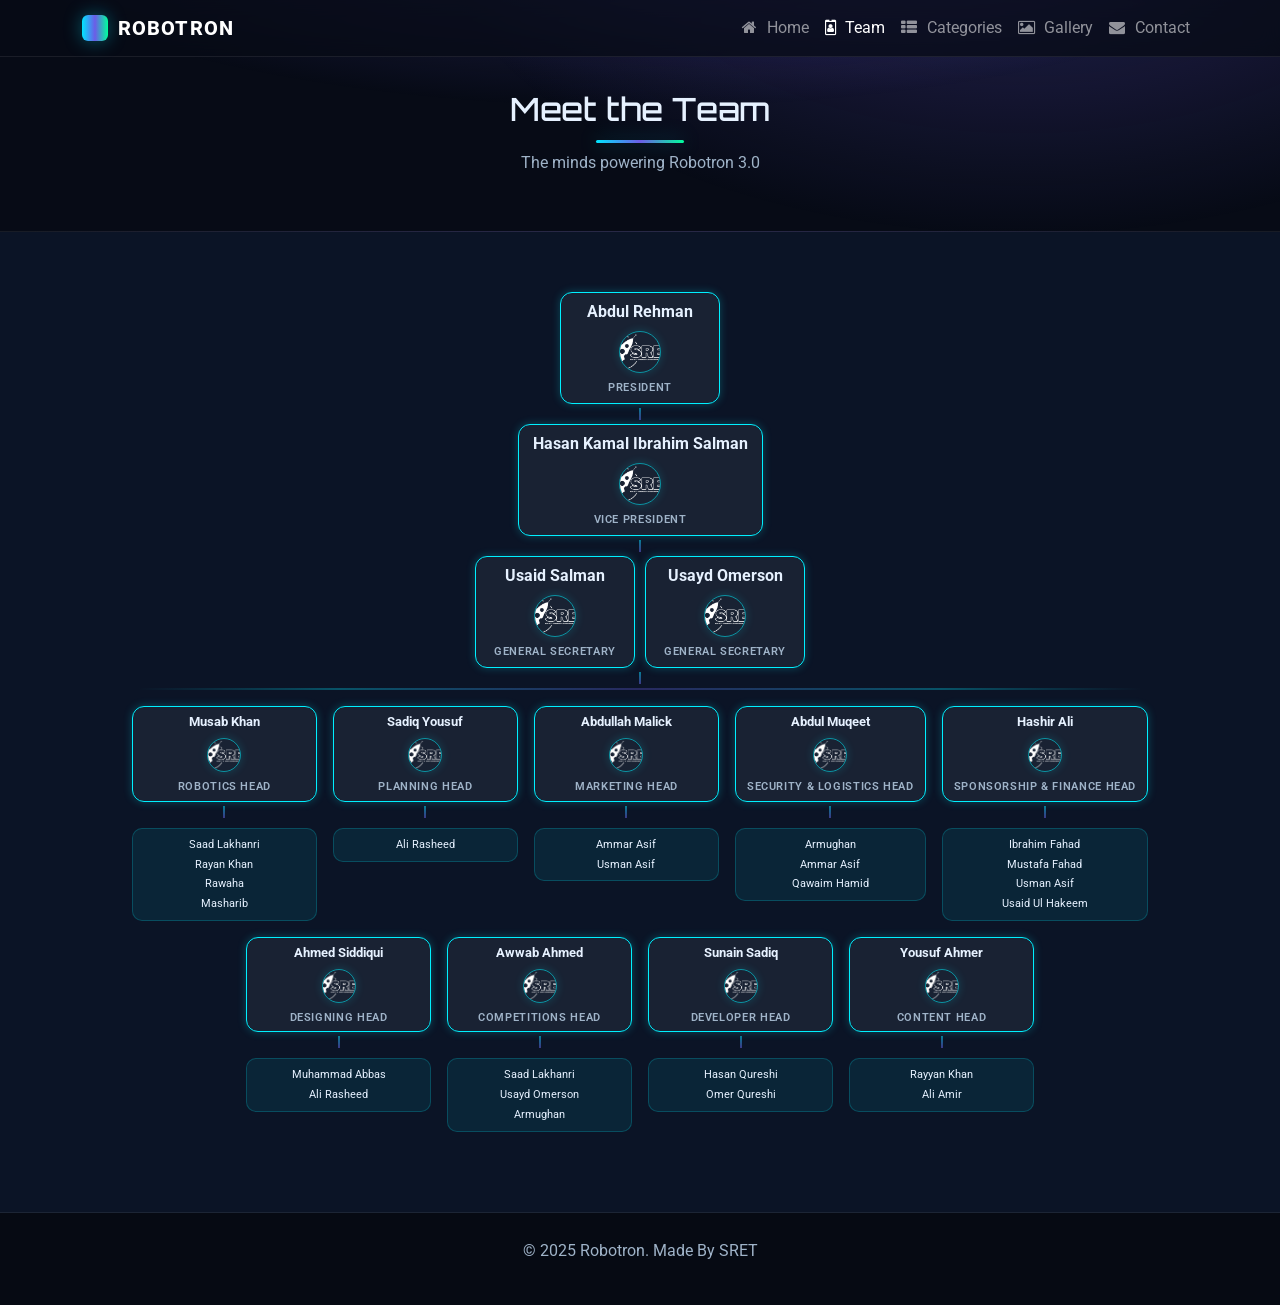
==== commit 50ff0949: "Update team.html" ====
--- a/team.html
+++ b/team.html
@@ -1,555 +1,520 @@
 <!DOCTYPE html>
 <html lang="en">
 <head>
-  <meta charset="UTF-8" />
+  <meta charset="UTF-8"/>
   <meta name="viewport" content="width=device-width, initial-scale=1.0"/>
   <title>ROBOTRON 3.0 — Team</title>
 
   <!-- Bootstrap -->
-  <link rel="stylesheet" href="https://cdn.jsdelivr.net/npm/bootstrap@5.3.3/dist/css/bootstrap.min.css"/>
+  <link href="https://cdn.jsdelivr.net/npm/bootstrap@5.3.3/dist/css/bootstrap.min.css" rel="stylesheet"/>
+
+  <!-- Font Awesome 4.7 -->
+  <link rel="stylesheet" href="https://cdnjs.cloudflare.com/ajax/libs/font-awesome/4.7.0/css/font-awesome.min.css"/>
 
   <!-- Fonts -->
-  <link href="https://fonts.googleapis.com/css2?family=Orbitron:wght@400;600;800&family=Inter:wght@300;400;600;700;800&display=swap" rel="stylesheet">
+  <link href="https://fonts.googleapis.com/css2?family=Orbitron:wght@500;700;800&family=Roboto:wght@300;400;500;700&display=swap" rel="stylesheet"/>
 
   <style>
     :root{
-      --bg:#070B18;
-      --card:#0E1535;
-      --card2:#0B112C;
-      --glow:#00F0FF;
-      --glow2:#8A5CFF;
-      --txt:#dfeaff;
-      --muted:#9bb0d3;
-      --line:rgba(255,255,255,.12);
-    }
-
-    *{ box-sizing:border-box; }
-    body{
-      margin:0;
+      --bg-0:#070b16; --bg-1:#0b1426; --bg-2:#0f1b33;
+      --txt:#e6f1ff; --muted:#9fb3c8;
+      --primary:#6c5ce7; --primary-2:#00e5ff; --accent:#00ff9d;
+      --glass:rgba(255,255,255,.06); --glass-strong:rgba(255,255,255,.09);
+      --border-grad: linear-gradient(90deg,var(--primary-2),var(--primary),var(--accent));
+      --card-shadow: 0 14px 40px rgba(0,0,0,.38);
+    }
+    *{box-sizing:border-box}
+    body{font-family:'Roboto',sans-serif;color:var(--txt);background:var(--bg-0);min-height:100vh;overflow-x:hidden;}
+
+    /* energy + grid background */
+    body::before{
+      content:""; position:fixed; inset:0; pointer-events:none; z-index:-2;
       background:
-        radial-gradient(900px 500px at 20% -10%, rgba(0,240,255,.22), transparent 70%),
-        radial-gradient(900px 500px at 100% 0%, rgba(138,92,255,.22), transparent 70%),
-        radial-gradient(900px 500px at 20% 110%, rgba(138,92,255,.16), transparent 70%),
-        linear-gradient(180deg, #050712, #060A16 45%, #040610);
-      color:var(--txt);
-      font-family:Inter, system-ui, -apple-system, Segoe UI, Arial, sans-serif;
-      min-height:100vh;
-      overflow-x:hidden;
-    }
-
-    /* Navbar */
-    .navbar{
-      background: rgba(5,8,20,.55);
-      backdrop-filter: blur(12px);
-      border-bottom: 1px solid var(--line);
-    }
-    .navbar-brand{
-      font-family:Orbitron, sans-serif;
-      letter-spacing: 1px;
-      font-weight: 800;
-      color: #fff !important;
+        radial-gradient(1000px 560px at 80% -100px, rgba(108,92,231,.30), transparent 60%),
+        radial-gradient(900px 520px at -10% 120%, rgba(0,229,255,.22), transparent 60%);
+    }
+    body::after{
+      content:""; position:fixed; inset:0; z-index:-1; opacity:.05; pointer-events:none;
+      background-image: linear-gradient(to right, rgba(255,255,255,.06) 1px, transparent 1px),
+                        linear-gradient(to bottom, rgba(255,255,255,.06) 1px, transparent 1px);
+      background-size:40px 40px; animation:move 40s linear infinite;
+    }
+    @keyframes move{ from{transform:translateY(0)} to{transform:translateY(40px)} }
+
+    h1,h2,h3,h4{font-family:'Orbitron',sans-serif}
+
+    /* Navbar (same theme) */
+    .navbar{ background: rgba(7,11,22,.75); backdrop-filter: blur(10px); border-bottom:1px solid rgba(255,255,255,.08); }
+    .navbar-brand{ font-weight:800; letter-spacing:1.2px; color:#fff !important; display:flex; align-items:center; gap:.6rem; }
+    .brand-accent{ width:26px;height:26px;border-radius:6px;background:var(--border-grad); box-shadow:0 0 18px rgba(0,229,255,.35); }
+    .nav-link{ position:relative }
+    .nav-link i{ margin-right:.35rem }
+    .nav-link::after{ content:""; position:absolute; left:0; bottom:-6px; width:0; height:2px; background:var(--border-grad); transition:width .25s ease; }
+    .nav-link:hover::after{ width:100% }
+
+    /* Page header */
+    .page-hero{
+      padding:90px 0 40px;
+      text-align:center;
+      background: radial-gradient(1200px 380px at 50% -120px, rgba(108,92,231,.35), transparent 60%);
+      border-bottom:1px solid rgba(255,255,255,.07);
+    }
+    .title-underline{ width:88px;height:3px;margin:12px auto 0;background:var(--border-grad);border-radius:999px; box-shadow:0 0 20px rgba(0,229,255,.35); }
+
+    /* Section */
+    .section{ padding:50px 0 80px; background:var(--bg-1); border-bottom:1px solid rgba(255,255,255,.07); }
+
+    /* Team card (new professional style) */
+    .team-card{
+      background:var(--glass);
+      border:1px solid rgba(255,255,255,.12);
+      border-radius:22px;
+      overflow:hidden;
+      box-shadow:var(--card-shadow);
+      transition:transform .25s ease, box-shadow .25s ease, background .2s ease;
+      position:relative;
+    }
+    .team-card:hover{ transform:translateY(-6px); background:var(--glass-strong); box-shadow:0 20px 60px rgba(0,0,0,.55); }
+    .team-photo{
+      padding:18px 18px 0;
+    }
+    .team-photo .frame{
+      position:relative;
+      border-radius:18px;
+      padding:4px;
+      background:var(--border-grad);
+    }
+    .team-photo img{
+      display:block;
+      width:100%;
+      height:320px;
+      object-fit:cover;
+      border-radius:14px;
+      background:#1a2238;
+      filter: saturate(1.02) contrast(1.02);
+    }
+    .role-pill{
+      position:absolute; bottom:10px; left:14px;
+      background:rgba(7,11,22,.82);
+      border:1px solid rgba(255,255,255,.14);
+      color:#cfe7ff; font-weight:700; letter-spacing:.6px;
+      border-radius:999px; padding:6px 10px; font-size:.72rem;
+    }
+    .team-body{ padding:16px 18px 18px; }
+    .team-name{ margin:0 0 4px; font-weight:800 }
+    .team-meta{ margin:0; color:var(--muted); font-size:.95rem }
+
+    .socials{ display:flex; gap:10px; margin-top:10px }
+    .socials a{
+      width:36px; height:36px; display:flex; align-items:center; justify-content:center;
+      border-radius:10px; background:rgba(255,255,255,.06);
+      border:1px solid rgba(255,255,255,.12); color:#dfeaff;
+      transition: transform .2s ease, background .2s ease;
+    }
+    .socials a:hover{ transform:translateY(-2px); background:rgba(255,255,255,.12) }
+
+    /* SRET Hierarchy Layout */
+    #sret-hierarchy {
+      padding: 40px 0 60px;
+    }
+
+    .sret-chart {
+      display: flex;
+      flex-direction: column;
+      align-items: center;
+      gap: 0;
+      padding: 20px 0;
+      position: relative;
+    }
+
+    .sret-level-main {
+      display: flex;
+      justify-content: center;
+      align-items: center;
+      gap: 9px;
+      position: relative;
+    }
+
+    .gs-row {
+      gap: 10px;
+    }
+
+    .sret-node {
+      background: var(--glass);
+      border: 1px solid #00f0ff;
+      color: var(--txt);
+      padding: 6px 11px;
+      border-radius: 12px;
+      font-size: 12.5px;
+      text-align: center;
+      box-shadow: 0 0 8px rgba(0,240,255,0.25);
+      display: flex;
+      flex-direction: column;
+      align-items: center;
+      min-width: 160px;
+    }
+
+    .sret-node.big {
+      font-size: 15.5px;
+      font-weight: 700;
+      padding: 8px 14px;
+    }
+
+    .sret-role {
+      font-size: 10.5px;
+      margin-top: 3px;
+      letter-spacing: 0.06em;
+      color: var(--muted);
+      font-weight: 600;
       text-transform: uppercase;
     }
-    .nav-link{
-      color: rgba(223,234,255,.86) !important;
-      font-weight: 600;
-      opacity: .95;
-    }
-    .nav-link:hover{ color:#fff !important; }
-    .nav-link.active{
-      color:#fff !important;
-      text-shadow: 0 0 10px rgba(0,240,255,.35);
-    }
-
-    /* Page Title */
-    .title-wrap{
-      padding: 64px 0 22px;
-      text-align:center;
-    }
-    .title-wrap h1{
-      font-family:Orbitron, sans-serif;
-      font-weight: 800;
-      letter-spacing: 1px;
-      margin:0 0 10px;
-    }
-    .title-wrap p{
-      margin:0 auto;
-      max-width: 860px;
-      color: var(--muted);
-      font-size: 15.5px;
-      line-height: 1.6;
-    }
-
-    /* Layout cards */
-    .glass-card{
-      background: linear-gradient(180deg, rgba(14,21,53,.72), rgba(11,17,44,.72));
-      border: 1px solid rgba(255,255,255,.10);
-      box-shadow: 0 18px 55px rgba(0,0,0,.35);
-      border-radius: 18px;
-      padding: 22px;
-      backdrop-filter: blur(12px);
-      margin-bottom: 22px;
-    }
-
-    /* Sections */
-    .section-title{
-      font-family:Orbitron, sans-serif;
-      letter-spacing: .7px;
-      font-weight: 800;
-      margin: 0 0 14px;
-      display:flex;
-      align-items:center;
-      gap: 10px;
-    }
-    .section-title .dot{
-      width:10px; height:10px;
-      border-radius:50%;
-      background: var(--glow);
-      box-shadow: 0 0 20px rgba(0,240,255,.45);
-      display:inline-block;
-    }
-
-    /* Team grid */
-    .team-grid{
-      display:grid;
-      grid-template-columns: repeat(4, minmax(0,1fr));
+
+    .sret-connector-vertical {
+      width: 2px;
+      height: 12px;
+      background: linear-gradient(180deg, var(--primary-2), var(--primary));
+      opacity: 0.5;
+      margin: 4px 0;
+    }
+
+    .sret-heads-row {
+      display: flex;
+      flex-wrap: wrap;
+      justify-content: center;
       gap: 16px;
-    }
-    @media (max-width: 1200px){
-      .team-grid{ grid-template-columns: repeat(3, minmax(0,1fr)); }
-    }
-    @media (max-width: 900px){
-      .team-grid{ grid-template-columns: repeat(2, minmax(0,1fr)); }
-    }
-    @media (max-width: 520px){
-      .team-grid{ grid-template-columns: 1fr; }
-    }
-
-    .member-card{
-      background: linear-gradient(180deg, rgba(8,12,30,.65), rgba(8,12,30,.35));
-      border: 1px solid rgba(255,255,255,.10);
-      border-radius: 16px;
-      padding: 16px 14px;
+      margin-top: 18px;
       position: relative;
-      overflow:hidden;
-      transition: transform .18s ease, box-shadow .18s ease, border-color .18s ease;
-      min-height: 135px;
-    }
-    .member-card:hover{
-      transform: translateY(-3px);
-      box-shadow: 0 18px 40px rgba(0,0,0,.35);
-      border-color: rgba(0,240,255,.25);
-    }
-    .member-card:before{
-      content:"";
-      position:absolute;
-      inset:-1px;
-      background:
-        radial-gradient(240px 140px at 10% 0%, rgba(0,240,255,.12), transparent 60%),
-        radial-gradient(240px 140px at 100% 10%, rgba(138,92,255,.10), transparent 60%);
-      pointer-events:none;
-    }
-    .member-name{
-      position: relative;
-      font-weight: 800;
-      letter-spacing: .2px;
-      margin: 0 0 6px;
-    }
-    .member-role{
-      position: relative;
-      color: rgba(223,234,255,.78);
-      font-weight: 600;
-      font-size: 13px;
-      letter-spacing: .3px;
-      text-transform: uppercase;
-      margin: 0 0 8px;
-    }
-    .member-meta{
-      position: relative;
-      color: var(--muted);
-      font-size: 12.8px;
-      line-height: 1.45;
-      margin: 0;
-    }
-
-    /* SRET hierarchy tree */
-    .tree-wrap{
-      display:flex;
-      justify-content:center;
-      padding: 10px 0 6px;
-    }
-    .sret-tree{
-      width: min(980px, 100%);
-      padding: 12px 8px 2px;
-      position:relative;
-    }
-
-    /* Nodes + layout */
-    .sret-level{
-      display:flex;
-      justify-content:center;
-      gap: 22px;
-      margin: 16px 0;
-      flex-wrap:wrap;
-    }
-    .sret-node{
-      position:relative;
-      background: linear-gradient(180deg, rgba(10,16,40,.80), rgba(10,16,40,.55));
-      border: 1px solid rgba(255,255,255,.12);
-      border-radius: 14px;
-      padding: 12px 14px;
-      min-width: 190px;
-      text-align:center;
-      font-weight: 800;
-      letter-spacing: .25px;
-      box-shadow: 0 16px 45px rgba(0,0,0,.28);
-    }
-    .sret-node.big{
-      min-width: 220px;
-      padding: 14px 16px;
-      border-color: rgba(0,240,255,.20);
-      box-shadow: 0 18px 55px rgba(0,0,0,.33);
-    }
-    .sret-role{
+      width: 100%;
+    }
+
+    .sret-head-group {
+      display: flex;
+      flex-direction: column;
+      align-items: center;
+      min-width: 185px;
+      max-width: 215px;
+      flex: 0 0 auto;
+    }
+
+    .sret-head-group .sret-node {
+      width: 100%;
+    }
+
+    .sret-members {
+      list-style: none;
+      padding: 6px 8px;
+      margin: 6px 0 0 0;
+      background: rgba(0, 240, 255, 0.08);
+      border: 1px solid rgba(0, 240, 255, 0.2);
+      border-radius: 10px;
+      width: 100%;
+      font-size: 10.5px;
+      color: var(--txt);
+    }
+
+    .sret-members li {
+      padding: 2px 0;
+      text-align: center;
+    }
+
+    /* Horizontal connector line above heads row */
+    .sret-heads-row::before {
+      content: "";
+      position: absolute;
+      top: -18px;
+      left: 5%;
+      right: 5%;
+      height: 2px;
+      background: linear-gradient(90deg, transparent, var(--primary-2) 20%, var(--primary) 50%, var(--primary-2) 80%, transparent);
+      opacity: 0.3;
+      z-index: 0;
+    }
+
+    /* Responsive: Stack on mobile */
+    @media (max-width: 767.98px) {
+      .sret-heads-row {
+        flex-direction: column;
+        align-items: center;
+      }
+
+      .sret-heads-row::before {
+        display: none;
+      }
+
+      .sret-head-group {
+        max-width: 100%;
+        width: 100%;
+      }
+
+      .gs-row {
+        flex-direction: column;
+      }
+    }
+
+    /* NEW: small photo between name and role in hierarchy boxes */
+    .sret-name{
       display:block;
-      margin-top: 6px;
-      font-size: 10.5px;
-      color: rgba(223,234,255,.82);
-      letter-spacing: .65px;
-      text-transform: uppercase;
-      font-weight: 700;
-    }
-
-    .sret-connector{
-      height: 18px;
-      display:flex;
-      align-items:center;
-      justify-content:center;
-    }
-    .sret-connector:before{
-      content:"";
-      width: 2px;
-      height: 18px;
-      background: rgba(255,255,255,.16);
-      display:block;
-    }
-    .sret-branch{
-      display:flex;
-      justify-content:center;
-      gap: 30px;
-      align-items:flex-start;
-      position:relative;
-      margin-top: 2px;
-    }
-    .sret-branch:before{
-      content:"";
-      position:absolute;
-      top: -10px;
-      left: 50%;
-      transform: translateX(-50%);
-      width: min(520px, 84%);
-      height: 2px;
-      background: rgba(255,255,255,.16);
-    }
-    .sret-members{
-      list-style:none;
-      padding: 0;
-      margin: 0;
-      display:flex;
-      flex-direction:column;
-      gap: 12px;
-    }
-
-    /* Footer */
-    footer{
-      border-top: 1px solid rgba(255,255,255,.10);
-      background: rgba(5,8,20,.55);
-      backdrop-filter: blur(12px);
-      padding: 16px 0;
-      color: rgba(223,234,255,.78);
-      text-align:center;
-      margin-top: 24px;
-    }
-
-    /* Team hierarchy photo between name and role */
-    .sret-name{
-      font-weight: 700;
-    }
-
+      font-weight:700;
+    }
     .sret-avatar{
       width: 34px;
       height: 34px;
       border-radius: 50%;
       object-fit: cover;
-      margin: 6px 0 2px;
+      display:block;
+      margin: 6px auto 4px;
       border: 1px solid rgba(0,240,255,0.55);
       box-shadow: 0 0 10px rgba(0,240,255,0.18);
     }
-
-    /* keep top hierarchy slightly larger but still small */
     .sret-node.big .sret-avatar{
       width: 42px;
       height: 42px;
     }
+
+    /* Footer */
+    footer{ background:#060a13; color:#9fb3c8; padding:26px 0; text-align:center; }
+
+    /* Cart badge (consistent) */
+    .reg-badge{ position:relative }
+    .reg-badge .count{
+      position:absolute; top:-8px; right:-10px; background:#ff4d6d; color:#fff;
+      border-radius:999px; padding:2px 7px; font-size:.75rem; font-weight:700; box-shadow:0 0 0 2px #070b16;
+    }
   </style>
 </head>
-
 <body>
-  <!-- Navbar -->
-  <nav class="navbar navbar-expand-lg navbar-dark sticky-top">
+
+  <!-- NAVBAR -->
+  <nav class="navbar navbar-expand-lg navbar-dark fixed-top">
     <div class="container">
-      <a class="navbar-brand" href="index.html">ROBOTRON 3.0</a>
-      <button class="navbar-toggler" type="button" data-bs-toggle="collapse" data-bs-target="#navMain">
+      <a class="navbar-brand" href="index.html">
+        <span class="brand-accent"></span> ROBOTRON
+      </a>
+      <button class="navbar-toggler" type="button" data-bs-toggle="collapse" data-bs-target="#navbarNav">
         <span class="navbar-toggler-icon"></span>
       </button>
-      <div class="collapse navbar-collapse" id="navMain">
-        <ul class="navbar-nav ms-auto gap-lg-2">
-          <li class="nav-item"><a class="nav-link" href="index.html">Home</a></li>
-          <li class="nav-item"><a class="nav-link" href="categories.html">Home Gallery</a></li>
-          <li class="nav-item"><a class="nav-link active" href="team.html">Team</a></li>
-          <li class="nav-item"><a class="nav-link" href="registration.html">Registration</a></li>
-          <li class="nav-item"><a class="nav-link" href="contact.html">Contact</a></li>
-          <li class="nav-item"><a class="nav-link" href="admin.html">Admin</a></li>
+      <div class="collapse navbar-collapse" id="navbarNav">
+        <ul class="navbar-nav ms-auto">
+          <li class="nav-item"><a class="nav-link" href="index.html"><i class="fa fa-home"></i> Home</a></li>
+          <li class="nav-item"><a class="nav-link active" href="team.html"><i class="fa fa-id-badge"></i> Team</a></li>
+          <li class="nav-item"><a class="nav-link" href="categories.html"><i class="fa fa-th-list"></i> Categories</a></li>
+          <li class="nav-item"><a class="nav-link" href="index.html#team"><i class="fa fa-photo"></i> Gallery</a></li>
+          <li class="nav-item"><a class="nav-link" href="contact.html"><i class="fa fa-envelope"></i> Contact</a></li>
         </ul>
       </div>
     </div>
   </nav>
 
-  <!-- Title -->
-  <div class="title-wrap">
+  <!-- HERO -->
+  <header class="page-hero">
     <div class="container">
-      <h1>Meet the Team</h1>
-      <p>
-        The people behind ROBOTRON 3.0: leadership, robotics, development, planning, marketing, logistics, finance,
-        design, competitions, and content.
-      </p>
+      <h2>Meet the Team</h2>
+      <div class="title-underline"></div>
+      <p class="mt-2" style="color:#9fb3c8">The minds powering Robotron 3.0</p>
     </div>
-  </div>
-
-  <div class="container pb-4">
-    <!-- SRET Hierarchy -->
-    <div class="glass-card">
-      <h2 class="section-title"><span class="dot"></span>Team Hierarchy</h2>
-
-      <div class="tree-wrap">
-        <div class="sret-tree">
-
-          <!-- Level 1 -->
-          <div class="sret-level">
-            <div class="sret-node big">
-              <span class="sret-name">Abdul Rehman</span>
-              <img class="sret-avatar" src="sret.png" alt="Abdul Rehman">
-              <span class="sret-role">PRESIDENT</span>
-            </div>
-          </div>
-
-          <div class="sret-connector"></div>
-
-          <!-- Level 2 -->
-          <div class="sret-level">
-            <div class="sret-node big">
-              <span class="sret-name">Hasan Kamal Ibrahim Salman</span>
-              <img class="sret-avatar" src="sret.png" alt="Hasan Kamal Ibrahim Salman">
-              <span class="sret-role">VICE PRESIDENT</span>
-            </div>
-          </div>
-
-          <div class="sret-connector"></div>
-
-          <!-- Level 3 -->
-          <div class="sret-level">
-            <div class="sret-branch">
-              <div class="sret-node big">
-                <span class="sret-name">Usaid Salman</span>
-                <img class="sret-avatar" src="sret.png" alt="Usaid Salman">
-                <span class="sret-role">GENERAL SECRETARY</span>
-              </div>
-              <div class="sret-node big">
-                <span class="sret-name">Usayd Omerson</span>
-                <img class="sret-avatar" src="sret.png" alt="Usayd Omerson">
-                <span class="sret-role">GENERAL SECRETARY</span>
-              </div>
-            </div>
-          </div>
-
-          <div class="sret-connector"></div>
-
-          <!-- Level 4 (Department Heads) -->
-          <div class="sret-level" style="justify-content:center;">
-            <ul class="sret-members">
-              <li>
-                <div class="sret-node">
-                  <span class="sret-name">Musab Khan</span>
-                  <img class="sret-avatar" src="sret.png" alt="Musab Khan">
-                  <span class="sret-role">ROBOTICS HEAD</span>
-                </div>
-              </li>
-              <li>
-                <div class="sret-node">
-                  <span class="sret-name">Sadiq Yousuf</span>
-                  <img class="sret-avatar" src="sret.png" alt="Sadiq Yousuf">
-                  <span class="sret-role">PLANNING HEAD</span>
-                </div>
-              </li>
-              <li>
-                <div class="sret-node">
-                  <span class="sret-name">Abdullah Malick</span>
-                  <img class="sret-avatar" src="sret.png" alt="Abdullah Malick">
-                  <span class="sret-role">MARKETING HEAD</span>
-                </div>
-              </li>
-              <li>
-                <div class="sret-node">
-                  <span class="sret-name">Abdul Muqeet</span>
-                  <img class="sret-avatar" src="sret.png" alt="Abdul Muqeet">
-                  <span class="sret-role">SECURITY & LOGISTICS HEAD</span>
-                </div>
-              </li>
-              <li>
-                <div class="sret-node">
-                  <span class="sret-name">Hashir Ali</span>
-                  <img class="sret-avatar" src="sret.png" alt="Hashir Ali">
-                  <span class="sret-role">SPONSORSHIP & FINANCE HEAD</span>
-                </div>
-              </li>
-              <li>
-                <div class="sret-node">
-                  <span class="sret-name">Ahmed Siddiqui</span>
-                  <img class="sret-avatar" src="sret.png" alt="Ahmed Siddiqui">
-                  <span class="sret-role">DESIGNING HEAD</span>
-                </div>
-              </li>
-              <li>
-                <div class="sret-node">
-                  <span class="sret-name">Awwab Ahmed</span>
-                  <img class="sret-avatar" src="sret.png" alt="Awwab Ahmed">
-                  <span class="sret-role">COMPETITIONS HEAD</span>
-                </div>
-              </li>
-              <li>
-                <div class="sret-node">
-                  <span class="sret-name">Sunain Sadiq</span>
-                  <img class="sret-avatar" src="sret.png" alt="Sunain Sadiq">
-                  <span class="sret-role">DEVELOPER HEAD</span>
-                </div>
-              </li>
-              <li>
-                <div class="sret-node">
-                  <span class="sret-name">Yousuf Ahmer</span>
-                  <img class="sret-avatar" src="sret.png" alt="Yousuf Ahmer">
-                  <span class="sret-role">CONTENT HEAD</span>
-                </div>
-              </li>
-            </ul>
-          </div>
-
+  </header>
+
+  <!-- SRET HIERARCHY -->
+  <section id="sret-hierarchy" class="section">
+    <div class="container">
+      <div class="sret-chart">
+        <!-- Level 1: President -->
+        <div class="sret-level-main">
+          <div class="sret-node big">
+            <span class="sret-name">Abdul Rehman</span>
+            <img class="sret-avatar" src="sret.png" alt="Abdul Rehman">
+            <span class="sret-role">PRESIDENT</span>
+          </div>
+        </div>
+
+        <!-- Connector -->
+        <div class="sret-connector-vertical"></div>
+
+        <!-- Level 2: Vice President -->
+        <div class="sret-level-main">
+          <div class="sret-node big">
+            <span class="sret-name">Hasan Kamal Ibrahim Salman</span>
+            <img class="sret-avatar" src="sret.png" alt="Hasan Kamal Ibrahim Salman">
+            <span class="sret-role">VICE PRESIDENT</span>
+          </div>
+        </div>
+
+        <!-- Connector -->
+        <div class="sret-connector-vertical"></div>
+
+        <!-- Level 3: General Secretaries -->
+        <div class="sret-level-main gs-row">
+          <div class="sret-node big">
+            <span class="sret-name">Usaid Salman</span>
+            <img class="sret-avatar" src="sret.png" alt="Usaid Salman">
+            <span class="sret-role">GENERAL SECRETARY</span>
+          </div>
+          <div class="sret-node big">
+            <span class="sret-name">Usayd Omerson</span>
+            <img class="sret-avatar" src="sret.png" alt="Usayd Omerson">
+            <span class="sret-role">GENERAL SECRETARY</span>
+          </div>
+        </div>
+
+        <!-- Connector -->
+        <div class="sret-connector-vertical"></div>
+
+        <!-- Level 4: Department Heads -->
+        <div class="sret-heads-row">
+          <!-- Robotics Head -->
+          <div class="sret-head-group">
+            <div class="sret-node">
+              <span class="sret-name">Musab Khan</span>
+              <img class="sret-avatar" src="sret.png" alt="Musab Khan">
+              <span class="sret-role">ROBOTICS HEAD</span>
+            </div>
+            <div class="sret-connector-vertical"></div>
+            <ul class="sret-members">
+              <li>Saad Lakhanri</li>
+              <li>Rayan Khan</li>
+              <li>Rawaha</li>
+              <li>Masharib</li>
+            </ul>
+          </div>
+
+          <!-- Planning Head -->
+          <div class="sret-head-group">
+            <div class="sret-node">
+              <span class="sret-name">Sadiq Yousuf</span>
+              <img class="sret-avatar" src="sret.png" alt="Sadiq Yousuf">
+              <span class="sret-role">PLANNING HEAD</span>
+            </div>
+            <div class="sret-connector-vertical"></div>
+            <ul class="sret-members">
+              <li>Ali Rasheed</li>
+            </ul>
+          </div>
+
+          <!-- Marketing Head -->
+          <div class="sret-head-group">
+            <div class="sret-node">
+              <span class="sret-name">Abdullah Malick</span>
+              <img class="sret-avatar" src="sret.png" alt="Abdullah Malick">
+              <span class="sret-role">MARKETING HEAD</span>
+            </div>
+            <div class="sret-connector-vertical"></div>
+            <ul class="sret-members">
+              <li>Ammar Asif</li>
+              <li>Usman Asif</li>
+            </ul>
+          </div>
+
+          <!-- Security & Logistics Head -->
+          <div class="sret-head-group">
+            <div class="sret-node">
+              <span class="sret-name">Abdul Muqeet</span>
+              <img class="sret-avatar" src="sret.png" alt="Abdul Muqeet">
+              <span class="sret-role">SECURITY & LOGISTICS HEAD</span>
+            </div>
+            <div class="sret-connector-vertical"></div>
+            <ul class="sret-members">
+              <li>Armughan</li>
+              <li>Ammar Asif</li>
+              <li>Qawaim Hamid</li>
+            </ul>
+          </div>
+
+          <!-- Sponsorship & Finance Head -->
+          <div class="sret-head-group">
+            <div class="sret-node">
+              <span class="sret-name">Hashir Ali</span>
+              <img class="sret-avatar" src="sret.png" alt="Hashir Ali">
+              <span class="sret-role">SPONSORSHIP & FINANCE HEAD</span>
+            </div>
+            <div class="sret-connector-vertical"></div>
+            <ul class="sret-members">
+              <li>Ibrahim Fahad</li>
+              <li>Mustafa Fahad</li>
+              <li>Usman Asif</li>
+              <li>Usaid Ul Hakeem</li>
+            </ul>
+          </div>
+
+          <!-- Designing Head -->
+          <div class="sret-head-group">
+            <div class="sret-node">
+              <span class="sret-name">Ahmed Siddiqui</span>
+              <img class="sret-avatar" src="sret.png" alt="Ahmed Siddiqui">
+              <span class="sret-role">DESIGNING HEAD</span>
+            </div>
+            <div class="sret-connector-vertical"></div>
+            <ul class="sret-members">
+              <li>Muhammad Abbas</li>
+              <li>Ali Rasheed</li>
+            </ul>
+          </div>
+
+          <!-- Competitions Head -->
+          <div class="sret-head-group">
+            <div class="sret-node">
+              <span class="sret-name">Awwab Ahmed</span>
+              <img class="sret-avatar" src="sret.png" alt="Awwab Ahmed">
+              <span class="sret-role">COMPETITIONS HEAD</span>
+            </div>
+            <div class="sret-connector-vertical"></div>
+            <ul class="sret-members">
+              <li>Saad Lakhanri</li>
+              <li>Usayd Omerson</li>
+              <li>Armughan</li>
+            </ul>
+          </div>
+
+          <!-- Developer Head -->
+          <div class="sret-head-group">
+            <div class="sret-node">
+              <span class="sret-name">Sunain Sadiq</span>
+              <img class="sret-avatar" src="sret.png" alt="Sunain Sadiq">
+              <span class="sret-role">DEVELOPER HEAD</span>
+            </div>
+            <div class="sret-connector-vertical"></div>
+            <ul class="sret-members">
+              <li>Hasan Qureshi</li>
+              <li>Omer Qureshi</li>
+            </ul>
+          </div>
+
+          <!-- Content Head -->
+          <div class="sret-head-group">
+            <div class="sret-node">
+              <span class="sret-name">Yousuf Ahmer</span>
+              <img class="sret-avatar" src="sret.png" alt="Yousuf Ahmer">
+              <span class="sret-role">CONTENT HEAD</span>
+            </div>
+            <div class="sret-connector-vertical"></div>
+            <ul class="sret-members">
+              <li>Rayyan Khan</li>
+              <li>Ali Amir</li>
+            </ul>
+          </div>
         </div>
       </div>
     </div>
-
-    <!-- Team Cards -->
-    <div class="glass-card">
-      <h2 class="section-title"><span class="dot"></span>All Members</h2>
-
-      <div class="team-grid">
-        <div class="member-card">
-          <h3 class="member-name">Abdul Rehman</h3>
-          <div class="member-role">President</div>
-          <p class="member-meta">Leads the society and oversees all departments and operations.</p>
-        </div>
-
-        <div class="member-card">
-          <h3 class="member-name">Hasan Kamal Ibrahim Salman</h3>
-          <div class="member-role">Vice President</div>
-          <p class="member-meta">Supports leadership and drives execution across teams.</p>
-        </div>
-
-        <div class="member-card">
-          <h3 class="member-name">Usaid Salman</h3>
-          <div class="member-role">General Secretary</div>
-          <p class="member-meta">Manages coordination, documentation, and internal communication.</p>
-        </div>
-
-        <div class="member-card">
-          <h3 class="member-name">Usayd Omerson</h3>
-          <div class="member-role">General Secretary</div>
-          <p class="member-meta">Handles operations support and cross-team coordination.</p>
-        </div>
-
-        <div class="member-card">
-          <h3 class="member-name">Musab Khan</h3>
-          <div class="member-role">Robotics Head</div>
-          <p class="member-meta">Leads robotics initiatives, builds, mentoring, and technical direction.</p>
-        </div>
-
-        <div class="member-card">
-          <h3 class="member-name">Sadiq Yousuf</h3>
-          <div class="member-role">Planning Head</div>
-          <p class="member-meta">Plans timelines, schedules, and ensures smooth event execution.</p>
-        </div>
-
-        <div class="member-card">
-          <h3 class="member-name">Abdullah Malick</h3>
-          <div class="member-role">Marketing Head</div>
-          <p class="member-meta">Runs marketing strategy, promotion, and outreach.</p>
-        </div>
-
-        <div class="member-card">
-          <h3 class="member-name">Abdul Muqeet</h3>
-          <div class="member-role">Security & Logistics Head</div>
-          <p class="member-meta">Manages safety, venue logistics, and event operations.</p>
-        </div>
-
-        <div class="member-card">
-          <h3 class="member-name">Hashir Ali</h3>
-          <div class="member-role">Sponsorship & Finance Head</div>
-          <p class="member-meta">Handles sponsorship acquisition, finance planning, and budgeting.</p>
-        </div>
-
-        <div class="member-card">
-          <h3 class="member-name">Ahmed Siddiqui</h3>
-          <div class="member-role">Designing Head</div>
-          <p class="member-meta">Leads visuals, branding, and design assets for the event.</p>
-        </div>
-
-        <div class="member-card">
-          <h3 class="member-name">Awwab Ahmed</h3>
-          <div class="member-role">Competitions Head</div>
-          <p class="member-meta">Owns competition structure, rules, and coordination.</p>
-        </div>
-
-        <div class="member-card">
-          <h3 class="member-name">Sunain Sadiq</h3>
-          <div class="member-role">Developer Head</div>
-          <p class="member-meta">Manages website/app development and technical integrations.</p>
-        </div>
-
-        <div class="member-card">
-          <h3 class="member-name">Yousuf Ahmer</h3>
-          <div class="member-role">Content Head</div>
-          <p class="member-meta">Creates content, announcements, and event documentation.</p>
-        </div>
-      </div>
-    </div>
-  </div>
-
-  <!-- Footer -->
+  </section>
+
+  <!-- FOOTER -->
   <footer>
     <div class="container">
-      ROBOTRON 3.0 © 2025 • Team Page
+      <p>&copy; 2025 Robotron. Made By SRET</p>
     </div>
   </footer>
 
+  <!-- Scripts -->
   <script src="https://cdn.jsdelivr.net/npm/bootstrap@5.3.3/dist/js/bootstrap.bundle.min.js"></script>
-
   <script>
-    // Optional helper: highlight the active nav item (if needed)
+    // ---------- Cart badge count (consistent across pages) ----------
+    const CART_KEY='robotronCart';
+    function getCart(){ try { return JSON.parse(localStorage.getItem(CART_KEY)) || []; } catch(e){ return []; } }
+    function cartCount(){ return getCart().reduce((s,i)=>s+(i.quantity||1),0); }
     (function(){
-      const path = (location.pathname || '').split('/').pop();
-      document.querySelectorAll('.nav-link').forEach(a=>{
-        const href = (a.getAttribute('href') || '').trim();
-        if(href === path){ a.classList.add('active'); }
-      });
+      const el=document.getElementById('cartCount');
+      if(!el) return;
+      const n=cartCount();
+      if(n>0){ el.textContent=n; el.style.display='inline-block'; }
     })();
   </script>
 </body>
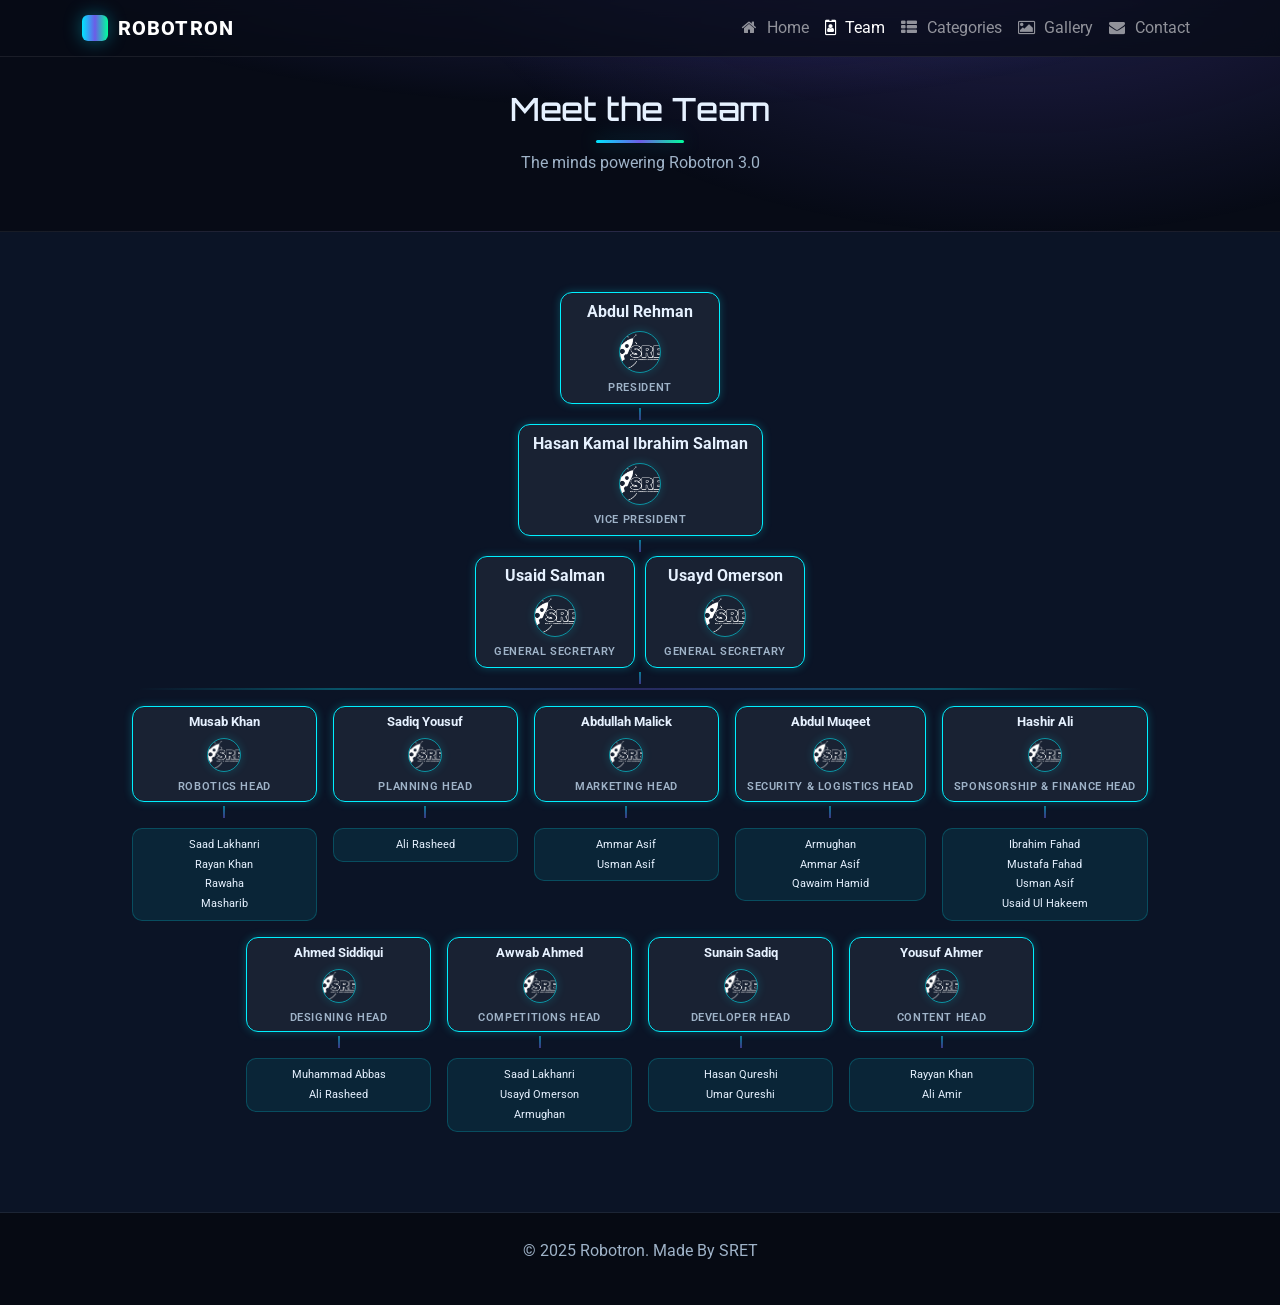
==== commit 24fd5b0f: "Update team.html" ====
--- a/team.html
+++ b/team.html
@@ -474,7 +474,7 @@
             <div class="sret-connector-vertical"></div>
             <ul class="sret-members">
               <li>Hasan Qureshi</li>
-              <li>Omer Qureshi</li>
+              <li>Umar Qureshi</li>
             </ul>
           </div>
 
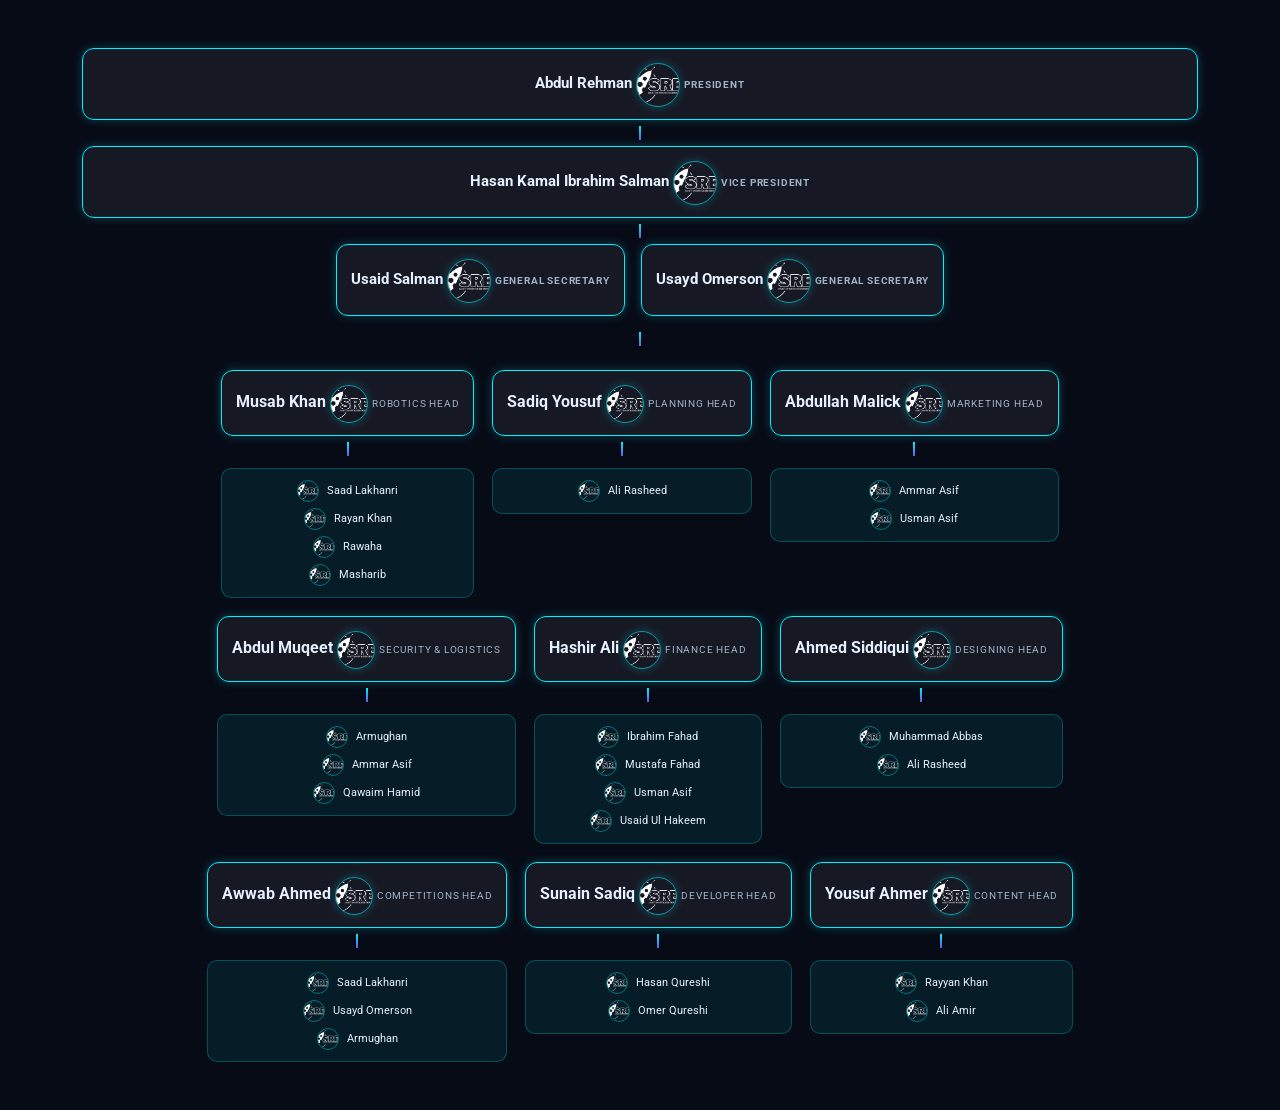
==== commit e5213bc4: "Update team.html" ====
--- a/team.html
+++ b/team.html
@@ -1,521 +1,295 @@
 <!DOCTYPE html>
 <html lang="en">
 <head>
-  <meta charset="UTF-8"/>
-  <meta name="viewport" content="width=device-width, initial-scale=1.0"/>
-  <title>ROBOTRON 3.0 — Team</title>
-
-  <!-- Bootstrap -->
-  <link href="https://cdn.jsdelivr.net/npm/bootstrap@5.3.3/dist/css/bootstrap.min.css" rel="stylesheet"/>
-
-  <!-- Font Awesome 4.7 -->
-  <link rel="stylesheet" href="https://cdnjs.cloudflare.com/ajax/libs/font-awesome/4.7.0/css/font-awesome.min.css"/>
-
-  <!-- Fonts -->
-  <link href="https://fonts.googleapis.com/css2?family=Orbitron:wght@500;700;800&family=Roboto:wght@300;400;500;700&display=swap" rel="stylesheet"/>
-
-  <style>
-    :root{
-      --bg-0:#070b16; --bg-1:#0b1426; --bg-2:#0f1b33;
-      --txt:#e6f1ff; --muted:#9fb3c8;
-      --primary:#6c5ce7; --primary-2:#00e5ff; --accent:#00ff9d;
-      --glass:rgba(255,255,255,.06); --glass-strong:rgba(255,255,255,.09);
-      --border-grad: linear-gradient(90deg,var(--primary-2),var(--primary),var(--accent));
-      --card-shadow: 0 14px 40px rgba(0,0,0,.38);
-    }
-    *{box-sizing:border-box}
-    body{font-family:'Roboto',sans-serif;color:var(--txt);background:var(--bg-0);min-height:100vh;overflow-x:hidden;}
-
-    /* energy + grid background */
-    body::before{
-      content:""; position:fixed; inset:0; pointer-events:none; z-index:-2;
-      background:
-        radial-gradient(1000px 560px at 80% -100px, rgba(108,92,231,.30), transparent 60%),
-        radial-gradient(900px 520px at -10% 120%, rgba(0,229,255,.22), transparent 60%);
-    }
-    body::after{
-      content:""; position:fixed; inset:0; z-index:-1; opacity:.05; pointer-events:none;
-      background-image: linear-gradient(to right, rgba(255,255,255,.06) 1px, transparent 1px),
-                        linear-gradient(to bottom, rgba(255,255,255,.06) 1px, transparent 1px);
-      background-size:40px 40px; animation:move 40s linear infinite;
-    }
-    @keyframes move{ from{transform:translateY(0)} to{transform:translateY(40px)} }
-
-    h1,h2,h3,h4{font-family:'Orbitron',sans-serif}
-
-    /* Navbar (same theme) */
-    .navbar{ background: rgba(7,11,22,.75); backdrop-filter: blur(10px); border-bottom:1px solid rgba(255,255,255,.08); }
-    .navbar-brand{ font-weight:800; letter-spacing:1.2px; color:#fff !important; display:flex; align-items:center; gap:.6rem; }
-    .brand-accent{ width:26px;height:26px;border-radius:6px;background:var(--border-grad); box-shadow:0 0 18px rgba(0,229,255,.35); }
-    .nav-link{ position:relative }
-    .nav-link i{ margin-right:.35rem }
-    .nav-link::after{ content:""; position:absolute; left:0; bottom:-6px; width:0; height:2px; background:var(--border-grad); transition:width .25s ease; }
-    .nav-link:hover::after{ width:100% }
-
-    /* Page header */
-    .page-hero{
-      padding:90px 0 40px;
-      text-align:center;
-      background: radial-gradient(1200px 380px at 50% -120px, rgba(108,92,231,.35), transparent 60%);
-      border-bottom:1px solid rgba(255,255,255,.07);
-    }
-    .title-underline{ width:88px;height:3px;margin:12px auto 0;background:var(--border-grad);border-radius:999px; box-shadow:0 0 20px rgba(0,229,255,.35); }
-
-    /* Section */
-    .section{ padding:50px 0 80px; background:var(--bg-1); border-bottom:1px solid rgba(255,255,255,.07); }
-
-    /* Team card (new professional style) */
-    .team-card{
-      background:var(--glass);
-      border:1px solid rgba(255,255,255,.12);
-      border-radius:22px;
-      overflow:hidden;
-      box-shadow:var(--card-shadow);
-      transition:transform .25s ease, box-shadow .25s ease, background .2s ease;
-      position:relative;
-    }
-    .team-card:hover{ transform:translateY(-6px); background:var(--glass-strong); box-shadow:0 20px 60px rgba(0,0,0,.55); }
-    .team-photo{
-      padding:18px 18px 0;
-    }
-    .team-photo .frame{
-      position:relative;
-      border-radius:18px;
-      padding:4px;
-      background:var(--border-grad);
-    }
-    .team-photo img{
-      display:block;
-      width:100%;
-      height:320px;
-      object-fit:cover;
-      border-radius:14px;
-      background:#1a2238;
-      filter: saturate(1.02) contrast(1.02);
-    }
-    .role-pill{
-      position:absolute; bottom:10px; left:14px;
-      background:rgba(7,11,22,.82);
-      border:1px solid rgba(255,255,255,.14);
-      color:#cfe7ff; font-weight:700; letter-spacing:.6px;
-      border-radius:999px; padding:6px 10px; font-size:.72rem;
-    }
-    .team-body{ padding:16px 18px 18px; }
-    .team-name{ margin:0 0 4px; font-weight:800 }
-    .team-meta{ margin:0; color:var(--muted); font-size:.95rem }
-
-    .socials{ display:flex; gap:10px; margin-top:10px }
-    .socials a{
-      width:36px; height:36px; display:flex; align-items:center; justify-content:center;
-      border-radius:10px; background:rgba(255,255,255,.06);
-      border:1px solid rgba(255,255,255,.12); color:#dfeaff;
-      transition: transform .2s ease, background .2s ease;
-    }
-    .socials a:hover{ transform:translateY(-2px); background:rgba(255,255,255,.12) }
-
-    /* SRET Hierarchy Layout */
-    #sret-hierarchy {
-      padding: 40px 0 60px;
-    }
-
-    .sret-chart {
-      display: flex;
-      flex-direction: column;
-      align-items: center;
-      gap: 0;
-      padding: 20px 0;
-      position: relative;
-    }
-
-    .sret-level-main {
-      display: flex;
-      justify-content: center;
-      align-items: center;
-      gap: 9px;
-      position: relative;
-    }
-
-    .gs-row {
-      gap: 10px;
-    }
-
-    .sret-node {
-      background: var(--glass);
-      border: 1px solid #00f0ff;
-      color: var(--txt);
-      padding: 6px 11px;
-      border-radius: 12px;
-      font-size: 12.5px;
-      text-align: center;
-      box-shadow: 0 0 8px rgba(0,240,255,0.25);
-      display: flex;
-      flex-direction: column;
-      align-items: center;
-      min-width: 160px;
-    }
-
-    .sret-node.big {
-      font-size: 15.5px;
-      font-weight: 700;
-      padding: 8px 14px;
-    }
-
-    .sret-role {
-      font-size: 10.5px;
-      margin-top: 3px;
-      letter-spacing: 0.06em;
-      color: var(--muted);
-      font-weight: 600;
-      text-transform: uppercase;
-    }
-
-    .sret-connector-vertical {
-      width: 2px;
-      height: 12px;
-      background: linear-gradient(180deg, var(--primary-2), var(--primary));
-      opacity: 0.5;
-      margin: 4px 0;
-    }
-
-    .sret-heads-row {
-      display: flex;
-      flex-wrap: wrap;
-      justify-content: center;
-      gap: 16px;
-      margin-top: 18px;
-      position: relative;
-      width: 100%;
-    }
-
-    .sret-head-group {
-      display: flex;
-      flex-direction: column;
-      align-items: center;
-      min-width: 185px;
-      max-width: 215px;
-      flex: 0 0 auto;
-    }
-
-    .sret-head-group .sret-node {
-      width: 100%;
-    }
-
-    .sret-members {
-      list-style: none;
-      padding: 6px 8px;
-      margin: 6px 0 0 0;
-      background: rgba(0, 240, 255, 0.08);
-      border: 1px solid rgba(0, 240, 255, 0.2);
-      border-radius: 10px;
-      width: 100%;
-      font-size: 10.5px;
-      color: var(--txt);
-    }
-
-    .sret-members li {
-      padding: 2px 0;
-      text-align: center;
-    }
-
-    /* Horizontal connector line above heads row */
-    .sret-heads-row::before {
-      content: "";
-      position: absolute;
-      top: -18px;
-      left: 5%;
-      right: 5%;
-      height: 2px;
-      background: linear-gradient(90deg, transparent, var(--primary-2) 20%, var(--primary) 50%, var(--primary-2) 80%, transparent);
-      opacity: 0.3;
-      z-index: 0;
-    }
-
-    /* Responsive: Stack on mobile */
-    @media (max-width: 767.98px) {
-      .sret-heads-row {
-        flex-direction: column;
-        align-items: center;
-      }
-
-      .sret-heads-row::before {
-        display: none;
-      }
-
-      .sret-head-group {
-        max-width: 100%;
-        width: 100%;
-      }
-
-      .gs-row {
-        flex-direction: column;
-      }
-    }
-
-    /* NEW: small photo between name and role in hierarchy boxes */
-    .sret-name{
-      display:block;
-      font-weight:700;
-    }
-    .sret-avatar{
-      width: 34px;
-      height: 34px;
-      border-radius: 50%;
-      object-fit: cover;
-      display:block;
-      margin: 6px auto 4px;
-      border: 1px solid rgba(0,240,255,0.55);
-      box-shadow: 0 0 10px rgba(0,240,255,0.18);
-    }
-    .sret-node.big .sret-avatar{
-      width: 42px;
-      height: 42px;
-    }
-
-    /* Footer */
-    footer{ background:#060a13; color:#9fb3c8; padding:26px 0; text-align:center; }
-
-    /* Cart badge (consistent) */
-    .reg-badge{ position:relative }
-    .reg-badge .count{
-      position:absolute; top:-8px; right:-10px; background:#ff4d6d; color:#fff;
-      border-radius:999px; padding:2px 7px; font-size:.75rem; font-weight:700; box-shadow:0 0 0 2px #070b16;
-    }
-  </style>
+<meta charset="UTF-8"/>
+<meta name="viewport" content="width=device-width, initial-scale=1.0"/>
+<title>ROBOTRON 3.0 — Team</title>
+
+<link href="https://cdn.jsdelivr.net/npm/bootstrap@5.3.3/dist/css/bootstrap.min.css" rel="stylesheet"/>
+<link rel="stylesheet" href="https://cdnjs.cloudflare.com/ajax/libs/font-awesome/4.7.0/css/font-awesome.min.css"/>
+<link href="https://fonts.googleapis.com/css2?family=Orbitron:wght@600;800&family=Roboto:wght@300;400;500;700&display=swap" rel="stylesheet"/>
+
+<style>
+:root{
+  --bg:#070b16;
+  --card:rgba(255,255,255,.06);
+  --border:#00f0ff;
+  --txt:#e6f1ff;
+  --muted:#9fb3c8;
+}
+body{
+  background:var(--bg);
+  color:var(--txt);
+  font-family:Roboto,sans-serif;
+}
+
+/* hierarchy cards */
+.sret-node{
+  background:var(--card);
+  border:1px solid var(--border);
+  border-radius:12px;
+  padding:8px 14px;
+  text-align:center;
+  min-width:160px;
+  box-shadow:0 0 10px rgba(0,240,255,.25);
+}
+.sret-node.big{
+  font-size:15px;
+  font-weight:700;
+}
+
+.sret-name{font-weight:700}
+.sret-role{
+  font-size:10px;
+  letter-spacing:.08em;
+  color:var(--muted);
+  text-transform:uppercase;
+}
+
+/* head images */
+.sret-avatar{
+  width:38px;
+  height:38px;
+  border-radius:50%;
+  object-fit:cover;
+  margin:6px auto 4px;
+  border:1px solid rgba(0,240,255,.6);
+  box-shadow:0 0 10px rgba(0,240,255,.25);
+}
+.sret-node.big .sret-avatar{
+  width:44px;
+  height:44px;
+}
+
+/* connectors */
+.v-line{
+  width:2px;
+  height:14px;
+  background:linear-gradient(#00f0ff,#6c5ce7);
+  margin:6px auto;
+}
+
+/* heads row */
+.sret-heads{
+  display:flex;
+  flex-wrap:wrap;
+  justify-content:center;
+  gap:18px;
+  margin-top:24px;
+}
+.sret-head-group{
+  display:flex;
+  flex-direction:column;
+  align-items:center;
+  min-width:200px;
+}
+
+/* members list */
+.sret-members{
+  list-style:none;
+  padding:8px;
+  margin:6px 0 0;
+  background:rgba(0,240,255,.08);
+  border:1px solid rgba(0,240,255,.25);
+  border-radius:10px;
+  width:100%;
+}
+
+/* member item with photo */
+.sret-member{
+  display:flex;
+  align-items:center;
+  gap:8px;
+  justify-content:center;
+  font-size:11px;
+  padding:3px 0;
+}
+.sret-member img{
+  width:22px;
+  height:22px;
+  border-radius:50%;
+  object-fit:cover;
+  border:1px solid rgba(0,240,255,.4);
+}
+</style>
 </head>
+
 <body>
 
-  <!-- NAVBAR -->
-  <nav class="navbar navbar-expand-lg navbar-dark fixed-top">
-    <div class="container">
-      <a class="navbar-brand" href="index.html">
-        <span class="brand-accent"></span> ROBOTRON
-      </a>
-      <button class="navbar-toggler" type="button" data-bs-toggle="collapse" data-bs-target="#navbarNav">
-        <span class="navbar-toggler-icon"></span>
-      </button>
-      <div class="collapse navbar-collapse" id="navbarNav">
-        <ul class="navbar-nav ms-auto">
-          <li class="nav-item"><a class="nav-link" href="index.html"><i class="fa fa-home"></i> Home</a></li>
-          <li class="nav-item"><a class="nav-link active" href="team.html"><i class="fa fa-id-badge"></i> Team</a></li>
-          <li class="nav-item"><a class="nav-link" href="categories.html"><i class="fa fa-th-list"></i> Categories</a></li>
-          <li class="nav-item"><a class="nav-link" href="index.html#team"><i class="fa fa-photo"></i> Gallery</a></li>
-          <li class="nav-item"><a class="nav-link" href="contact.html"><i class="fa fa-envelope"></i> Contact</a></li>
-        </ul>
-      </div>
-    </div>
-  </nav>
-
-  <!-- HERO -->
-  <header class="page-hero">
-    <div class="container">
-      <h2>Meet the Team</h2>
-      <div class="title-underline"></div>
-      <p class="mt-2" style="color:#9fb3c8">The minds powering Robotron 3.0</p>
-    </div>
-  </header>
-
-  <!-- SRET HIERARCHY -->
-  <section id="sret-hierarchy" class="section">
-    <div class="container">
-      <div class="sret-chart">
-        <!-- Level 1: President -->
-        <div class="sret-level-main">
-          <div class="sret-node big">
-            <span class="sret-name">Abdul Rehman</span>
-            <img class="sret-avatar" src="sret.png" alt="Abdul Rehman">
-            <span class="sret-role">PRESIDENT</span>
-          </div>
-        </div>
-
-        <!-- Connector -->
-        <div class="sret-connector-vertical"></div>
-
-        <!-- Level 2: Vice President -->
-        <div class="sret-level-main">
-          <div class="sret-node big">
-            <span class="sret-name">Hasan Kamal Ibrahim Salman</span>
-            <img class="sret-avatar" src="sret.png" alt="Hasan Kamal Ibrahim Salman">
-            <span class="sret-role">VICE PRESIDENT</span>
-          </div>
-        </div>
-
-        <!-- Connector -->
-        <div class="sret-connector-vertical"></div>
-
-        <!-- Level 3: General Secretaries -->
-        <div class="sret-level-main gs-row">
-          <div class="sret-node big">
-            <span class="sret-name">Usaid Salman</span>
-            <img class="sret-avatar" src="sret.png" alt="Usaid Salman">
-            <span class="sret-role">GENERAL SECRETARY</span>
-          </div>
-          <div class="sret-node big">
-            <span class="sret-name">Usayd Omerson</span>
-            <img class="sret-avatar" src="sret.png" alt="Usayd Omerson">
-            <span class="sret-role">GENERAL SECRETARY</span>
-          </div>
-        </div>
-
-        <!-- Connector -->
-        <div class="sret-connector-vertical"></div>
-
-        <!-- Level 4: Department Heads -->
-        <div class="sret-heads-row">
-          <!-- Robotics Head -->
-          <div class="sret-head-group">
-            <div class="sret-node">
-              <span class="sret-name">Musab Khan</span>
-              <img class="sret-avatar" src="sret.png" alt="Musab Khan">
-              <span class="sret-role">ROBOTICS HEAD</span>
-            </div>
-            <div class="sret-connector-vertical"></div>
-            <ul class="sret-members">
-              <li>Saad Lakhanri</li>
-              <li>Rayan Khan</li>
-              <li>Rawaha</li>
-              <li>Masharib</li>
-            </ul>
-          </div>
-
-          <!-- Planning Head -->
-          <div class="sret-head-group">
-            <div class="sret-node">
-              <span class="sret-name">Sadiq Yousuf</span>
-              <img class="sret-avatar" src="sret.png" alt="Sadiq Yousuf">
-              <span class="sret-role">PLANNING HEAD</span>
-            </div>
-            <div class="sret-connector-vertical"></div>
-            <ul class="sret-members">
-              <li>Ali Rasheed</li>
-            </ul>
-          </div>
-
-          <!-- Marketing Head -->
-          <div class="sret-head-group">
-            <div class="sret-node">
-              <span class="sret-name">Abdullah Malick</span>
-              <img class="sret-avatar" src="sret.png" alt="Abdullah Malick">
-              <span class="sret-role">MARKETING HEAD</span>
-            </div>
-            <div class="sret-connector-vertical"></div>
-            <ul class="sret-members">
-              <li>Ammar Asif</li>
-              <li>Usman Asif</li>
-            </ul>
-          </div>
-
-          <!-- Security & Logistics Head -->
-          <div class="sret-head-group">
-            <div class="sret-node">
-              <span class="sret-name">Abdul Muqeet</span>
-              <img class="sret-avatar" src="sret.png" alt="Abdul Muqeet">
-              <span class="sret-role">SECURITY & LOGISTICS HEAD</span>
-            </div>
-            <div class="sret-connector-vertical"></div>
-            <ul class="sret-members">
-              <li>Armughan</li>
-              <li>Ammar Asif</li>
-              <li>Qawaim Hamid</li>
-            </ul>
-          </div>
-
-          <!-- Sponsorship & Finance Head -->
-          <div class="sret-head-group">
-            <div class="sret-node">
-              <span class="sret-name">Hashir Ali</span>
-              <img class="sret-avatar" src="sret.png" alt="Hashir Ali">
-              <span class="sret-role">SPONSORSHIP & FINANCE HEAD</span>
-            </div>
-            <div class="sret-connector-vertical"></div>
-            <ul class="sret-members">
-              <li>Ibrahim Fahad</li>
-              <li>Mustafa Fahad</li>
-              <li>Usman Asif</li>
-              <li>Usaid Ul Hakeem</li>
-            </ul>
-          </div>
-
-          <!-- Designing Head -->
-          <div class="sret-head-group">
-            <div class="sret-node">
-              <span class="sret-name">Ahmed Siddiqui</span>
-              <img class="sret-avatar" src="sret.png" alt="Ahmed Siddiqui">
-              <span class="sret-role">DESIGNING HEAD</span>
-            </div>
-            <div class="sret-connector-vertical"></div>
-            <ul class="sret-members">
-              <li>Muhammad Abbas</li>
-              <li>Ali Rasheed</li>
-            </ul>
-          </div>
-
-          <!-- Competitions Head -->
-          <div class="sret-head-group">
-            <div class="sret-node">
-              <span class="sret-name">Awwab Ahmed</span>
-              <img class="sret-avatar" src="sret.png" alt="Awwab Ahmed">
-              <span class="sret-role">COMPETITIONS HEAD</span>
-            </div>
-            <div class="sret-connector-vertical"></div>
-            <ul class="sret-members">
-              <li>Saad Lakhanri</li>
-              <li>Usayd Omerson</li>
-              <li>Armughan</li>
-            </ul>
-          </div>
-
-          <!-- Developer Head -->
-          <div class="sret-head-group">
-            <div class="sret-node">
-              <span class="sret-name">Sunain Sadiq</span>
-              <img class="sret-avatar" src="sret.png" alt="Sunain Sadiq">
-              <span class="sret-role">DEVELOPER HEAD</span>
-            </div>
-            <div class="sret-connector-vertical"></div>
-            <ul class="sret-members">
-              <li>Hasan Qureshi</li>
-              <li>Umar Qureshi</li>
-            </ul>
-          </div>
-
-          <!-- Content Head -->
-          <div class="sret-head-group">
-            <div class="sret-node">
-              <span class="sret-name">Yousuf Ahmer</span>
-              <img class="sret-avatar" src="sret.png" alt="Yousuf Ahmer">
-              <span class="sret-role">CONTENT HEAD</span>
-            </div>
-            <div class="sret-connector-vertical"></div>
-            <ul class="sret-members">
-              <li>Rayyan Khan</li>
-              <li>Ali Amir</li>
-            </ul>
-          </div>
-        </div>
-      </div>
-    </div>
-  </section>
-
-  <!-- FOOTER -->
-  <footer>
-    <div class="container">
-      <p>&copy; 2025 Robotron. Made By SRET</p>
-    </div>
-  </footer>
-
-  <!-- Scripts -->
-  <script src="https://cdn.jsdelivr.net/npm/bootstrap@5.3.3/dist/js/bootstrap.bundle.min.js"></script>
-  <script>
-    // ---------- Cart badge count (consistent across pages) ----------
-    const CART_KEY='robotronCart';
-    function getCart(){ try { return JSON.parse(localStorage.getItem(CART_KEY)) || []; } catch(e){ return []; } }
-    function cartCount(){ return getCart().reduce((s,i)=>s+(i.quantity||1),0); }
-    (function(){
-      const el=document.getElementById('cartCount');
-      if(!el) return;
-      const n=cartCount();
-      if(n>0){ el.textContent=n; el.style.display='inline-block'; }
-    })();
-  </script>
+<section class="container py-5">
+
+  <!-- PRESIDENT -->
+  <div class="text-center">
+    <div class="sret-node big">
+      <span class="sret-name">Abdul Rehman</span>
+      <img class="sret-avatar" src="sret.png">
+      <span class="sret-role">President</span>
+    </div>
+    <div class="v-line"></div>
+  </div>
+
+  <!-- VP -->
+  <div class="text-center">
+    <div class="sret-node big">
+      <span class="sret-name">Hasan Kamal Ibrahim Salman</span>
+      <img class="sret-avatar" src="sret.png">
+      <span class="sret-role">Vice President</span>
+    </div>
+    <div class="v-line"></div>
+  </div>
+
+  <!-- GS -->
+  <div class="d-flex justify-content-center gap-3 mb-3">
+    <div class="sret-node big">
+      <span class="sret-name">Usaid Salman</span>
+      <img class="sret-avatar" src="sret.png">
+      <span class="sret-role">General Secretary</span>
+    </div>
+    <div class="sret-node big">
+      <span class="sret-name">Usayd Omerson</span>
+      <img class="sret-avatar" src="sret.png">
+      <span class="sret-role">General Secretary</span>
+    </div>
+  </div>
+
+  <div class="v-line"></div>
+
+  <!-- DEPARTMENT HEADS -->
+  <div class="sret-heads">
+
+    <!-- Robotics -->
+    <div class="sret-head-group">
+      <div class="sret-node">
+        <span class="sret-name">Musab Khan</span>
+        <img class="sret-avatar" src="sret.png">
+        <span class="sret-role">Robotics Head</span>
+      </div>
+      <div class="v-line"></div>
+      <ul class="sret-members">
+        <li class="sret-member"><img src="sret.png"> Saad Lakhanri</li>
+        <li class="sret-member"><img src="sret.png"> Rayan Khan</li>
+        <li class="sret-member"><img src="sret.png"> Rawaha</li>
+        <li class="sret-member"><img src="sret.png"> Masharib</li>
+      </ul>
+    </div>
+
+    <!-- Planning -->
+    <div class="sret-head-group">
+      <div class="sret-node">
+        <span class="sret-name">Sadiq Yousuf</span>
+        <img class="sret-avatar" src="sret.png">
+        <span class="sret-role">Planning Head</span>
+      </div>
+      <div class="v-line"></div>
+      <ul class="sret-members">
+        <li class="sret-member"><img src="sret.png"> Ali Rasheed</li>
+      </ul>
+    </div>
+
+    <!-- Marketing -->
+    <div class="sret-head-group">
+      <div class="sret-node">
+        <span class="sret-name">Abdullah Malick</span>
+        <img class="sret-avatar" src="sret.png">
+        <span class="sret-role">Marketing Head</span>
+      </div>
+      <div class="v-line"></div>
+      <ul class="sret-members">
+        <li class="sret-member"><img src="sret.png"> Ammar Asif</li>
+        <li class="sret-member"><img src="sret.png"> Usman Asif</li>
+      </ul>
+    </div>
+
+    <!-- Security -->
+    <div class="sret-head-group">
+      <div class="sret-node">
+        <span class="sret-name">Abdul Muqeet</span>
+        <img class="sret-avatar" src="sret.png">
+        <span class="sret-role">Security & Logistics</span>
+      </div>
+      <div class="v-line"></div>
+      <ul class="sret-members">
+        <li class="sret-member"><img src="sret.png"> Armughan</li>
+        <li class="sret-member"><img src="sret.png"> Ammar Asif</li>
+        <li class="sret-member"><img src="sret.png"> Qawaim Hamid</li>
+      </ul>
+    </div>
+
+    <!-- Finance -->
+    <div class="sret-head-group">
+      <div class="sret-node">
+        <span class="sret-name">Hashir Ali</span>
+        <img class="sret-avatar" src="sret.png">
+        <span class="sret-role">Finance Head</span>
+      </div>
+      <div class="v-line"></div>
+      <ul class="sret-members">
+        <li class="sret-member"><img src="sret.png"> Ibrahim Fahad</li>
+        <li class="sret-member"><img src="sret.png"> Mustafa Fahad</li>
+        <li class="sret-member"><img src="sret.png"> Usman Asif</li>
+        <li class="sret-member"><img src="sret.png"> Usaid Ul Hakeem</li>
+      </ul>
+    </div>
+
+    <!-- Design -->
+    <div class="sret-head-group">
+      <div class="sret-node">
+        <span class="sret-name">Ahmed Siddiqui</span>
+        <img class="sret-avatar" src="sret.png">
+        <span class="sret-role">Designing Head</span>
+      </div>
+      <div class="v-line"></div>
+      <ul class="sret-members">
+        <li class="sret-member"><img src="sret.png"> Muhammad Abbas</li>
+        <li class="sret-member"><img src="sret.png"> Ali Rasheed</li>
+      </ul>
+    </div>
+
+    <!-- Competitions -->
+    <div class="sret-head-group">
+      <div class="sret-node">
+        <span class="sret-name">Awwab Ahmed</span>
+        <img class="sret-avatar" src="sret.png">
+        <span class="sret-role">Competitions Head</span>
+      </div>
+      <div class="v-line"></div>
+      <ul class="sret-members">
+        <li class="sret-member"><img src="sret.png"> Saad Lakhanri</li>
+        <li class="sret-member"><img src="sret.png"> Usayd Omerson</li>
+        <li class="sret-member"><img src="sret.png"> Armughan</li>
+      </ul>
+    </div>
+
+    <!-- Developer -->
+    <div class="sret-head-group">
+      <div class="sret-node">
+        <span class="sret-name">Sunain Sadiq</span>
+        <img class="sret-avatar" src="sret.png">
+        <span class="sret-role">Developer Head</span>
+      </div>
+      <div class="v-line"></div>
+      <ul class="sret-members">
+        <li class="sret-member"><img src="sret.png"> Hasan Qureshi</li>
+        <li class="sret-member"><img src="sret.png"> Omer Qureshi</li>
+      </ul>
+    </div>
+
+    <!-- Content -->
+    <div class="sret-head-group">
+      <div class="sret-node">
+        <span class="sret-name">Yousuf Ahmer</span>
+        <img class="sret-avatar" src="sret.png">
+        <span class="sret-role">Content Head</span>
+      </div>
+      <div class="v-line"></div>
+      <ul class="sret-members">
+        <li class="sret-member"><img src="sret.png"> Rayyan Khan</li>
+        <li class="sret-member"><img src="sret.png"> Ali Amir</li>
+      </ul>
+    </div>
+
+  </div>
+</section>
+
 </body>
 </html>
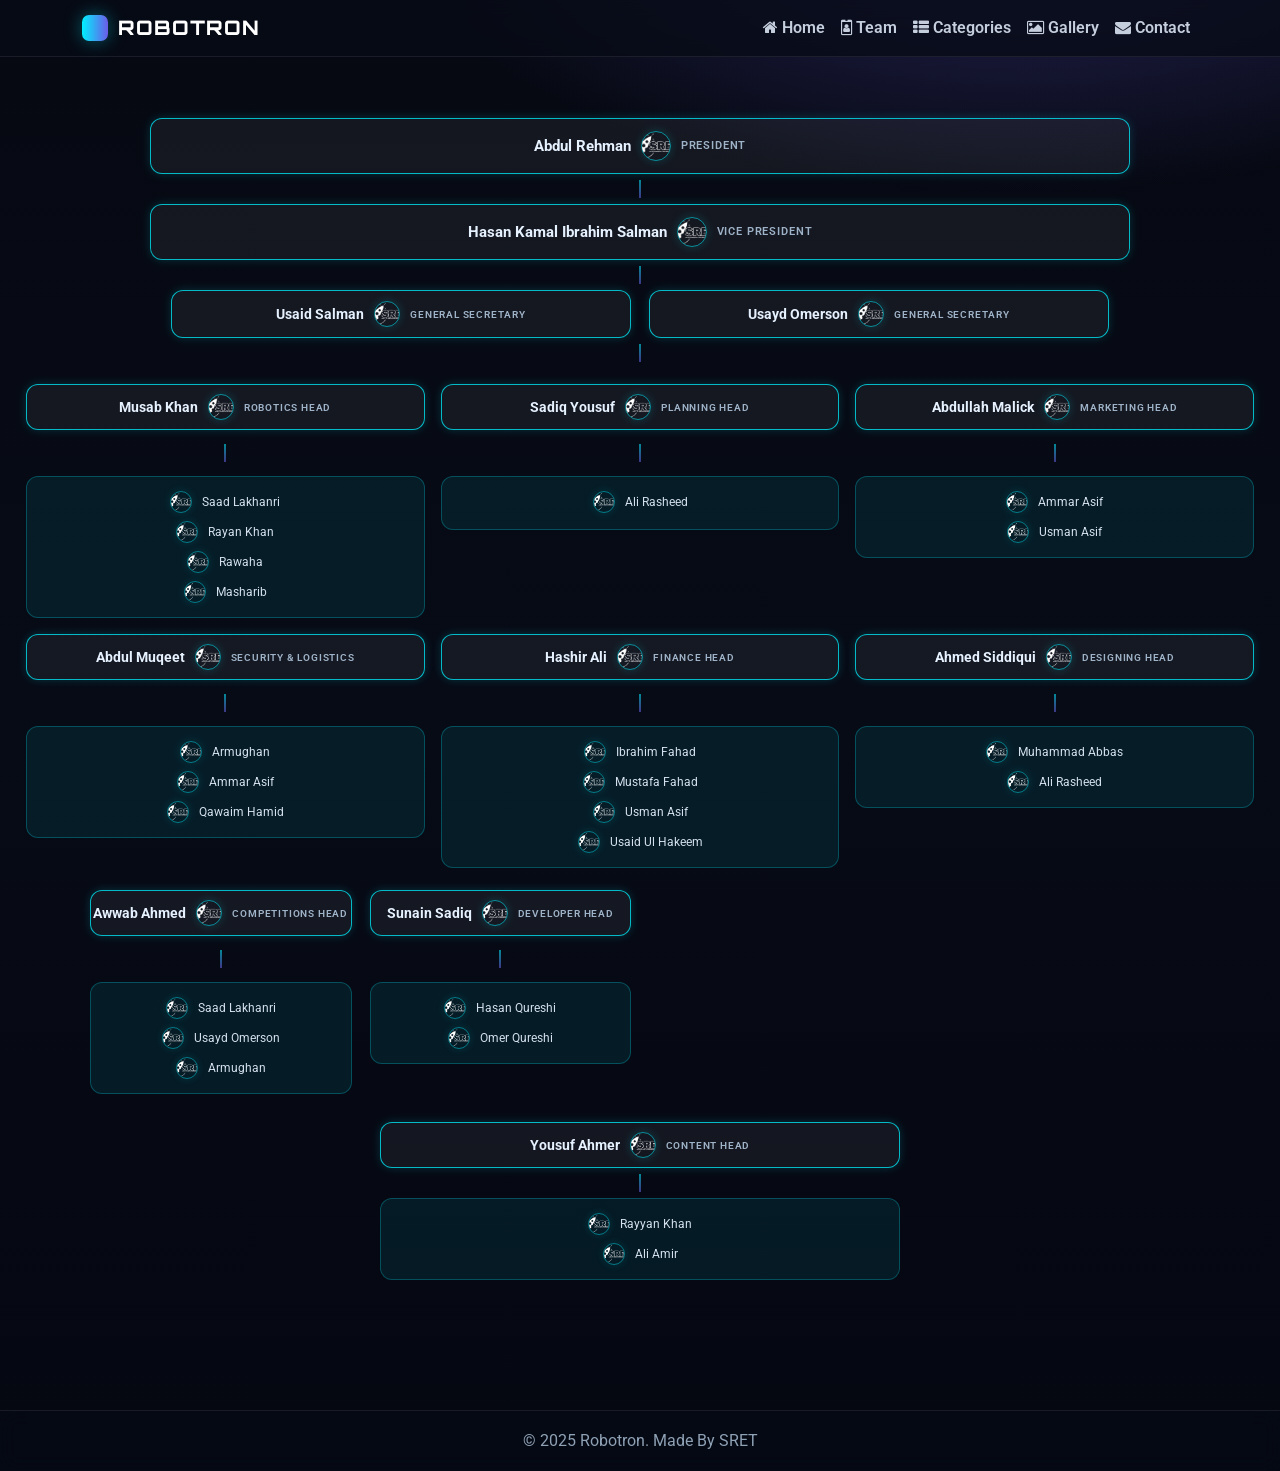
==== commit 47522feb: "Update team.html" ====
--- a/team.html
+++ b/team.html
@@ -1,295 +1,526 @@
 <!DOCTYPE html>
 <html lang="en">
 <head>
-<meta charset="UTF-8"/>
-<meta name="viewport" content="width=device-width, initial-scale=1.0"/>
-<title>ROBOTRON 3.0 — Team</title>
-
-<link href="https://cdn.jsdelivr.net/npm/bootstrap@5.3.3/dist/css/bootstrap.min.css" rel="stylesheet"/>
-<link rel="stylesheet" href="https://cdnjs.cloudflare.com/ajax/libs/font-awesome/4.7.0/css/font-awesome.min.css"/>
-<link href="https://fonts.googleapis.com/css2?family=Orbitron:wght@600;800&family=Roboto:wght@300;400;500;700&display=swap" rel="stylesheet"/>
-
-<style>
-:root{
-  --bg:#070b16;
-  --card:rgba(255,255,255,.06);
-  --border:#00f0ff;
-  --txt:#e6f1ff;
-  --muted:#9fb3c8;
-}
-body{
-  background:var(--bg);
-  color:var(--txt);
-  font-family:Roboto,sans-serif;
-}
-
-/* hierarchy cards */
-.sret-node{
-  background:var(--card);
-  border:1px solid var(--border);
-  border-radius:12px;
-  padding:8px 14px;
-  text-align:center;
-  min-width:160px;
-  box-shadow:0 0 10px rgba(0,240,255,.25);
-}
-.sret-node.big{
-  font-size:15px;
-  font-weight:700;
-}
-
-.sret-name{font-weight:700}
-.sret-role{
-  font-size:10px;
-  letter-spacing:.08em;
-  color:var(--muted);
-  text-transform:uppercase;
-}
-
-/* head images */
-.sret-avatar{
-  width:38px;
-  height:38px;
-  border-radius:50%;
-  object-fit:cover;
-  margin:6px auto 4px;
-  border:1px solid rgba(0,240,255,.6);
-  box-shadow:0 0 10px rgba(0,240,255,.25);
-}
-.sret-node.big .sret-avatar{
-  width:44px;
-  height:44px;
-}
-
-/* connectors */
-.v-line{
-  width:2px;
-  height:14px;
-  background:linear-gradient(#00f0ff,#6c5ce7);
-  margin:6px auto;
-}
-
-/* heads row */
-.sret-heads{
-  display:flex;
-  flex-wrap:wrap;
-  justify-content:center;
-  gap:18px;
-  margin-top:24px;
-}
-.sret-head-group{
-  display:flex;
-  flex-direction:column;
-  align-items:center;
-  min-width:200px;
-}
-
-/* members list */
-.sret-members{
-  list-style:none;
-  padding:8px;
-  margin:6px 0 0;
-  background:rgba(0,240,255,.08);
-  border:1px solid rgba(0,240,255,.25);
-  border-radius:10px;
-  width:100%;
-}
-
-/* member item with photo */
-.sret-member{
-  display:flex;
-  align-items:center;
-  gap:8px;
-  justify-content:center;
-  font-size:11px;
-  padding:3px 0;
-}
-.sret-member img{
-  width:22px;
-  height:22px;
-  border-radius:50%;
-  object-fit:cover;
-  border:1px solid rgba(0,240,255,.4);
-}
-</style>
+  <meta charset="UTF-8"/>
+  <meta name="viewport" content="width=device-width, initial-scale=1.0"/>
+  <title>ROBOTRON — Team</title>
+
+  <!-- Bootstrap -->
+  <link href="https://cdn.jsdelivr.net/npm/bootstrap@5.3.3/dist/css/bootstrap.min.css" rel="stylesheet"/>
+
+  <!-- Font Awesome -->
+  <link rel="stylesheet" href="https://cdnjs.cloudflare.com/ajax/libs/font-awesome/4.7.0/css/font-awesome.min.css"/>
+
+  <!-- Fonts -->
+  <link href="https://fonts.googleapis.com/css2?family=Orbitron:wght@600;800&family=Roboto:wght@300;400;500;700&display=swap" rel="stylesheet"/>
+
+  <style>
+    :root{
+      --bg:#070b16;
+      --bg2:#0b1426;
+      --txt:#e6f1ff;
+      --muted:#9fb3c8;
+
+      --cyan:#00f0ff;
+      --purple:#6c5ce7;
+
+      --card: rgba(255,255,255,.06);
+      --card2: rgba(0,240,255,.08);
+      --border: rgba(0,240,255,.75);
+      --borderSoft: rgba(0,240,255,.25);
+
+      --shadow: 0 18px 55px rgba(0,0,0,.45);
+    }
+
+    *{ box-sizing:border-box; }
+    body{
+      margin:0;
+      font-family:Roboto, system-ui, -apple-system, Segoe UI, Arial, sans-serif;
+      color:var(--txt);
+      background:
+        radial-gradient(1100px 520px at 80% -120px, rgba(108,92,231,.35), transparent 60%),
+        radial-gradient(900px 520px at -10% 120%, rgba(0,240,255,.22), transparent 60%),
+        linear-gradient(180deg, #060912, #070b16 50%, #050711);
+      overflow-x:hidden;
+      min-height:100vh;
+    }
+
+    /* Navbar like your site */
+    .navbar{
+      background: rgba(7,11,22,.75);
+      backdrop-filter: blur(10px);
+      border-bottom:1px solid rgba(255,255,255,.08);
+    }
+    .navbar-brand{
+      font-family:Orbitron, sans-serif;
+      font-weight:800;
+      letter-spacing:1px;
+      color:#fff !important;
+      display:flex;
+      align-items:center;
+      gap:10px;
+    }
+    .brand-badge{
+      width:26px; height:26px;
+      border-radius:7px;
+      background: linear-gradient(90deg, var(--cyan), var(--purple));
+      box-shadow:0 0 18px rgba(0,240,255,.35);
+    }
+    .nav-link{ color: rgba(230,241,255,.85) !important; font-weight:600; }
+    .nav-link:hover{ color:#fff !important; }
+
+    /* Page */
+    .page-wrap{
+      padding-top:78px;
+      padding-bottom:60px;
+    }
+
+    /* Hierarchy canvas */
+    .hierarchy{
+      padding: 40px 0 70px;
+    }
+    .tree{
+      width: 100%;
+      display:flex;
+      flex-direction:column;
+      align-items:center;
+      gap: 0;
+    }
+
+    /* Node box */
+    .node{
+      background: var(--card);
+      border: 1px solid var(--border);
+      border-radius: 12px;
+      box-shadow: 0 0 10px rgba(0,240,255,.18);
+      padding: 10px 14px;
+      text-align:center;
+    }
+
+    /* Wide nodes (President/VP) */
+    .node.wide{
+      width: min(980px, 92vw);
+      padding: 12px 16px;
+    }
+
+    /* Medium nodes (GS) */
+    .node.med{
+      width: min(460px, 44vw);
+      padding: 10px 14px;
+    }
+
+    /* Head nodes */
+    .node.head{
+      width: 100%;
+      min-height: 44px;
+      padding: 9px 12px;
+    }
+
+    /* Headline inside node (Name + pic + Role on SAME line) */
+    .headline{
+      display:flex;
+      align-items:center;
+      justify-content:center;
+      gap:10px;
+      flex-wrap:nowrap;
+    }
+    .head-name{
+      font-weight:700;
+      font-size: 14px;
+      white-space:nowrap;
+    }
+    .head-role{
+      font-size: 10px;
+      letter-spacing:.08em;
+      text-transform:uppercase;
+      color: var(--muted);
+      font-weight:600;
+      white-space:nowrap;
+    }
+    .head-avatar{
+      width: 26px;
+      height: 26px;
+      border-radius:50%;
+      object-fit:cover;
+      border: 1px solid rgba(0,240,255,.55);
+      box-shadow: 0 0 10px rgba(0,240,255,.18);
+      flex: 0 0 auto;
+    }
+
+    /* Slightly bigger for the very top wide nodes */
+    .node.wide .head-name{ font-size: 15px; }
+    .node.wide .head-avatar{ width: 30px; height: 30px; }
+    .node.wide .head-role{ font-size: 10.5px; }
+
+    /* Connectors */
+    .vline{
+      width:2px;
+      height:18px;
+      background: linear-gradient(180deg, var(--cyan), var(--purple));
+      opacity:.55;
+      margin: 6px 0;
+    }
+
+    /* Rows */
+    .row-wrap{
+      width: min(1200px, 96vw);
+      display:flex;
+      align-items:flex-start;
+      justify-content:center;
+      gap: 16px;
+      flex-wrap:wrap;
+    }
+
+    .gs-row{
+      width:min(980px, 92vw);
+      display:flex;
+      justify-content:center;
+      gap: 18px;
+      flex-wrap:wrap;
+    }
+
+    /* Heads grid like screenshot */
+    .heads-grid-6{
+      width:min(1320px, 96vw);
+      display:grid;
+      grid-template-columns: repeat(6, minmax(0, 1fr));
+      gap: 16px;
+      margin-top: 16px;
+    }
+
+    .heads-grid-4{
+      width:min(1100px, 96vw);
+      display:grid;
+      grid-template-columns: repeat(4, minmax(0, 1fr));
+      gap: 18px;
+      margin-top: 22px;
+    }
+
+    @media (max-width: 1400px){
+      .heads-grid-6{ grid-template-columns: repeat(3, minmax(0, 1fr)); }
+    }
+    @media (max-width: 900px){
+      .heads-grid-6{ grid-template-columns: repeat(2, minmax(0, 1fr)); }
+      .heads-grid-4{ grid-template-columns: repeat(2, minmax(0, 1fr)); }
+    }
+    @media (max-width: 560px){
+      .heads-grid-6{ grid-template-columns: 1fr; }
+      .heads-grid-4{ grid-template-columns: 1fr; }
+      .node.med{ width: min(980px, 92vw); }
+    }
+
+    /* Head group (head + members box) */
+    .head-group{
+      display:flex;
+      flex-direction:column;
+      align-items:center;
+      gap: 8px;
+    }
+
+    /* Members box under head */
+    .members{
+      width: 100%;
+      background: var(--card2);
+      border: 1px solid var(--borderSoft);
+      border-radius: 12px;
+      padding: 10px 10px;
+      min-height: 54px;
+    }
+
+    /* Member item (photo + name) */
+    .member{
+      display:flex;
+      align-items:center;
+      justify-content:center;
+      gap: 10px;
+      padding: 4px 0;
+      font-size: 12px;
+      color: rgba(230,241,255,.92);
+    }
+    .member img{
+      width: 22px;
+      height: 22px;
+      border-radius:50%;
+      object-fit:cover;
+      border: 1px solid rgba(0,240,255,.45);
+      box-shadow: 0 0 8px rgba(0,240,255,.12);
+      flex: 0 0 auto;
+    }
+
+    /* Content head center */
+    .content-center{
+      margin-top: 28px;
+      width: min(560px, 92vw);
+      display:flex;
+      flex-direction:column;
+      align-items:center;
+    }
+
+    footer{
+      border-top: 1px solid rgba(255,255,255,.08);
+      padding: 18px 0;
+      text-align:center;
+      color: rgba(159,179,200,.9);
+      background: rgba(7,11,22,.55);
+      backdrop-filter: blur(10px);
+    }
+  </style>
 </head>
 
 <body>
 
-<section class="container py-5">
-
-  <!-- PRESIDENT -->
-  <div class="text-center">
-    <div class="sret-node big">
-      <span class="sret-name">Abdul Rehman</span>
-      <img class="sret-avatar" src="sret.png">
-      <span class="sret-role">President</span>
+  <nav class="navbar navbar-expand-lg navbar-dark fixed-top">
+    <div class="container">
+      <a class="navbar-brand" href="index.html">
+        <span class="brand-badge"></span> ROBOTRON
+      </a>
+      <button class="navbar-toggler" type="button" data-bs-toggle="collapse" data-bs-target="#nav">
+        <span class="navbar-toggler-icon"></span>
+      </button>
+
+      <div id="nav" class="collapse navbar-collapse">
+        <ul class="navbar-nav ms-auto">
+          <li class="nav-item"><a class="nav-link" href="index.html"><i class="fa fa-home"></i> Home</a></li>
+          <li class="nav-item"><a class="nav-link active" href="team.html"><i class="fa fa-id-badge"></i> Team</a></li>
+          <li class="nav-item"><a class="nav-link" href="categories.html"><i class="fa fa-th-list"></i> Categories</a></li>
+          <li class="nav-item"><a class="nav-link" href="index.html#team"><i class="fa fa-photo"></i> Gallery</a></li>
+          <li class="nav-item"><a class="nav-link" href="contact.html"><i class="fa fa-envelope"></i> Contact</a></li>
+        </ul>
+      </div>
     </div>
-    <div class="v-line"></div>
+  </nav>
+
+  <div class="page-wrap">
+    <section class="hierarchy">
+      <div class="container">
+
+        <div class="tree">
+
+          <!-- PRESIDENT -->
+          <div class="node wide">
+            <div class="headline">
+              <span class="head-name">Abdul Rehman</span>
+              <img class="head-avatar" src="sret.png" alt="Abdul Rehman">
+              <span class="head-role">PRESIDENT</span>
+            </div>
+          </div>
+
+          <div class="vline"></div>
+
+          <!-- VICE PRESIDENT -->
+          <div class="node wide">
+            <div class="headline">
+              <span class="head-name">Hasan Kamal Ibrahim Salman</span>
+              <img class="head-avatar" src="sret.png" alt="Hasan Kamal Ibrahim Salman">
+              <span class="head-role">VICE PRESIDENT</span>
+            </div>
+          </div>
+
+          <div class="vline"></div>
+
+          <!-- GENERAL SECRETARIES -->
+          <div class="gs-row">
+            <div class="node med">
+              <div class="headline">
+                <span class="head-name">Usaid Salman</span>
+                <img class="head-avatar" src="sret.png" alt="Usaid Salman">
+                <span class="head-role">GENERAL SECRETARY</span>
+              </div>
+            </div>
+
+            <div class="node med">
+              <div class="headline">
+                <span class="head-name">Usayd Omerson</span>
+                <img class="head-avatar" src="sret.png" alt="Usayd Omerson">
+                <span class="head-role">GENERAL SECRETARY</span>
+              </div>
+            </div>
+          </div>
+
+          <div class="vline"></div>
+
+          <!-- HEADS ROW 1 (6) -->
+          <div class="heads-grid-6">
+
+            <!-- Robotics -->
+            <div class="head-group">
+              <div class="node head">
+                <div class="headline">
+                  <span class="head-name">Musab Khan</span>
+                  <img class="head-avatar" src="sret.png" alt="Musab Khan">
+                  <span class="head-role">ROBOTICS HEAD</span>
+                </div>
+              </div>
+              <div class="vline"></div>
+              <div class="members">
+                <div class="member"><img src="sret.png" alt=""> Saad Lakhanri</div>
+                <div class="member"><img src="sret.png" alt=""> Rayan Khan</div>
+                <div class="member"><img src="sret.png" alt=""> Rawaha</div>
+                <div class="member"><img src="sret.png" alt=""> Masharib</div>
+              </div>
+            </div>
+
+            <!-- Planning -->
+            <div class="head-group">
+              <div class="node head">
+                <div class="headline">
+                  <span class="head-name">Sadiq Yousuf</span>
+                  <img class="head-avatar" src="sret.png" alt="Sadiq Yousuf">
+                  <span class="head-role">PLANNING HEAD</span>
+                </div>
+              </div>
+              <div class="vline"></div>
+              <div class="members">
+                <div class="member"><img src="sret.png" alt=""> Ali Rasheed</div>
+              </div>
+            </div>
+
+            <!-- Marketing -->
+            <div class="head-group">
+              <div class="node head">
+                <div class="headline">
+                  <span class="head-name">Abdullah Malick</span>
+                  <img class="head-avatar" src="sret.png" alt="Abdullah Malick">
+                  <span class="head-role">MARKETING HEAD</span>
+                </div>
+              </div>
+              <div class="vline"></div>
+              <div class="members">
+                <div class="member"><img src="sret.png" alt=""> Ammar Asif</div>
+                <div class="member"><img src="sret.png" alt=""> Usman Asif</div>
+              </div>
+            </div>
+
+            <!-- Security & Logistics -->
+            <div class="head-group">
+              <div class="node head">
+                <div class="headline">
+                  <span class="head-name">Abdul Muqeet</span>
+                  <img class="head-avatar" src="sret.png" alt="Abdul Muqeet">
+                  <span class="head-role">SECURITY & LOGISTICS</span>
+                </div>
+              </div>
+              <div class="vline"></div>
+              <div class="members">
+                <div class="member"><img src="sret.png" alt=""> Armughan</div>
+                <div class="member"><img src="sret.png" alt=""> Ammar Asif</div>
+                <div class="member"><img src="sret.png" alt=""> Qawaim Hamid</div>
+              </div>
+            </div>
+
+            <!-- Finance -->
+            <div class="head-group">
+              <div class="node head">
+                <div class="headline">
+                  <span class="head-name">Hashir Ali</span>
+                  <img class="head-avatar" src="sret.png" alt="Hashir Ali">
+                  <span class="head-role">FINANCE HEAD</span>
+                </div>
+              </div>
+              <div class="vline"></div>
+              <div class="members">
+                <div class="member"><img src="sret.png" alt=""> Ibrahim Fahad</div>
+                <div class="member"><img src="sret.png" alt=""> Mustafa Fahad</div>
+                <div class="member"><img src="sret.png" alt=""> Usman Asif</div>
+                <div class="member"><img src="sret.png" alt=""> Usaid Ul Hakeem</div>
+              </div>
+            </div>
+
+            <!-- Designing -->
+            <div class="head-group">
+              <div class="node head">
+                <div class="headline">
+                  <span class="head-name">Ahmed Siddiqui</span>
+                  <img class="head-avatar" src="sret.png" alt="Ahmed Siddiqui">
+                  <span class="head-role">DESIGNING HEAD</span>
+                </div>
+              </div>
+              <div class="vline"></div>
+              <div class="members">
+                <div class="member"><img src="sret.png" alt=""> Muhammad Abbas</div>
+                <div class="member"><img src="sret.png" alt=""> Ali Rasheed</div>
+              </div>
+            </div>
+
+          </div>
+
+          <!-- HEADS ROW 2 (4) -->
+          <div class="heads-grid-4">
+
+            <!-- Competitions -->
+            <div class="head-group">
+              <div class="node head">
+                <div class="headline">
+                  <span class="head-name">Awwab Ahmed</span>
+                  <img class="head-avatar" src="sret.png" alt="Awwab Ahmed">
+                  <span class="head-role">COMPETITIONS HEAD</span>
+                </div>
+              </div>
+              <div class="vline"></div>
+              <div class="members">
+                <div class="member"><img src="sret.png" alt=""> Saad Lakhanri</div>
+                <div class="member"><img src="sret.png" alt=""> Usayd Omerson</div>
+                <div class="member"><img src="sret.png" alt=""> Armughan</div>
+              </div>
+            </div>
+
+            <!-- Developer -->
+            <div class="head-group">
+              <div class="node head">
+                <div class="headline">
+                  <span class="head-name">Sunain Sadiq</span>
+                  <img class="head-avatar" src="sret.png" alt="Sunain Sadiq">
+                  <span class="head-role">DEVELOPER HEAD</span>
+                </div>
+              </div>
+              <div class="vline"></div>
+              <div class="members">
+                <div class="member"><img src="sret.png" alt=""> Hasan Qureshi</div>
+                <div class="member"><img src="sret.png" alt=""> Omer Qureshi</div>
+              </div>
+            </div>
+
+            <!-- (Empty placeholders if you want 4 like screenshot spacing) -->
+            <div class="head-group" style="opacity:0; pointer-events:none;">
+              <div class="node head"><div class="headline"><span class="head-name">.</span><img class="head-avatar" src="sret.png" alt=""><span class="head-role">.</span></div></div>
+              <div class="vline"></div><div class="members"></div>
+            </div>
+
+            <div class="head-group" style="opacity:0; pointer-events:none;">
+              <div class="node head"><div class="headline"><span class="head-name">.</span><img class="head-avatar" src="sret.png" alt=""><span class="head-role">.</span></div></div>
+              <div class="vline"></div><div class="members"></div>
+            </div>
+
+          </div>
+
+          <!-- CONTENT (CENTER) -->
+          <div class="content-center">
+            <div class="node head" style="width: min(520px, 92vw);">
+              <div class="headline">
+                <span class="head-name">Yousuf Ahmer</span>
+                <img class="head-avatar" src="sret.png" alt="Yousuf Ahmer">
+                <span class="head-role">CONTENT HEAD</span>
+              </div>
+            </div>
+            <div class="vline"></div>
+            <div class="members" style="width: min(520px, 92vw);">
+              <div class="member"><img src="sret.png" alt=""> Rayyan Khan</div>
+              <div class="member"><img src="sret.png" alt=""> Ali Amir</div>
+            </div>
+          </div>
+
+        </div>
+
+      </div>
+    </section>
   </div>
 
-  <!-- VP -->
-  <div class="text-center">
-    <div class="sret-node big">
-      <span class="sret-name">Hasan Kamal Ibrahim Salman</span>
-      <img class="sret-avatar" src="sret.png">
-      <span class="sret-role">Vice President</span>
+  <footer>
+    <div class="container">
+      © 2025 Robotron. Made By SRET
     </div>
-    <div class="v-line"></div>
-  </div>
-
-  <!-- GS -->
-  <div class="d-flex justify-content-center gap-3 mb-3">
-    <div class="sret-node big">
-      <span class="sret-name">Usaid Salman</span>
-      <img class="sret-avatar" src="sret.png">
-      <span class="sret-role">General Secretary</span>
-    </div>
-    <div class="sret-node big">
-      <span class="sret-name">Usayd Omerson</span>
-      <img class="sret-avatar" src="sret.png">
-      <span class="sret-role">General Secretary</span>
-    </div>
-  </div>
-
-  <div class="v-line"></div>
-
-  <!-- DEPARTMENT HEADS -->
-  <div class="sret-heads">
-
-    <!-- Robotics -->
-    <div class="sret-head-group">
-      <div class="sret-node">
-        <span class="sret-name">Musab Khan</span>
-        <img class="sret-avatar" src="sret.png">
-        <span class="sret-role">Robotics Head</span>
-      </div>
-      <div class="v-line"></div>
-      <ul class="sret-members">
-        <li class="sret-member"><img src="sret.png"> Saad Lakhanri</li>
-        <li class="sret-member"><img src="sret.png"> Rayan Khan</li>
-        <li class="sret-member"><img src="sret.png"> Rawaha</li>
-        <li class="sret-member"><img src="sret.png"> Masharib</li>
-      </ul>
-    </div>
-
-    <!-- Planning -->
-    <div class="sret-head-group">
-      <div class="sret-node">
-        <span class="sret-name">Sadiq Yousuf</span>
-        <img class="sret-avatar" src="sret.png">
-        <span class="sret-role">Planning Head</span>
-      </div>
-      <div class="v-line"></div>
-      <ul class="sret-members">
-        <li class="sret-member"><img src="sret.png"> Ali Rasheed</li>
-      </ul>
-    </div>
-
-    <!-- Marketing -->
-    <div class="sret-head-group">
-      <div class="sret-node">
-        <span class="sret-name">Abdullah Malick</span>
-        <img class="sret-avatar" src="sret.png">
-        <span class="sret-role">Marketing Head</span>
-      </div>
-      <div class="v-line"></div>
-      <ul class="sret-members">
-        <li class="sret-member"><img src="sret.png"> Ammar Asif</li>
-        <li class="sret-member"><img src="sret.png"> Usman Asif</li>
-      </ul>
-    </div>
-
-    <!-- Security -->
-    <div class="sret-head-group">
-      <div class="sret-node">
-        <span class="sret-name">Abdul Muqeet</span>
-        <img class="sret-avatar" src="sret.png">
-        <span class="sret-role">Security & Logistics</span>
-      </div>
-      <div class="v-line"></div>
-      <ul class="sret-members">
-        <li class="sret-member"><img src="sret.png"> Armughan</li>
-        <li class="sret-member"><img src="sret.png"> Ammar Asif</li>
-        <li class="sret-member"><img src="sret.png"> Qawaim Hamid</li>
-      </ul>
-    </div>
-
-    <!-- Finance -->
-    <div class="sret-head-group">
-      <div class="sret-node">
-        <span class="sret-name">Hashir Ali</span>
-        <img class="sret-avatar" src="sret.png">
-        <span class="sret-role">Finance Head</span>
-      </div>
-      <div class="v-line"></div>
-      <ul class="sret-members">
-        <li class="sret-member"><img src="sret.png"> Ibrahim Fahad</li>
-        <li class="sret-member"><img src="sret.png"> Mustafa Fahad</li>
-        <li class="sret-member"><img src="sret.png"> Usman Asif</li>
-        <li class="sret-member"><img src="sret.png"> Usaid Ul Hakeem</li>
-      </ul>
-    </div>
-
-    <!-- Design -->
-    <div class="sret-head-group">
-      <div class="sret-node">
-        <span class="sret-name">Ahmed Siddiqui</span>
-        <img class="sret-avatar" src="sret.png">
-        <span class="sret-role">Designing Head</span>
-      </div>
-      <div class="v-line"></div>
-      <ul class="sret-members">
-        <li class="sret-member"><img src="sret.png"> Muhammad Abbas</li>
-        <li class="sret-member"><img src="sret.png"> Ali Rasheed</li>
-      </ul>
-    </div>
-
-    <!-- Competitions -->
-    <div class="sret-head-group">
-      <div class="sret-node">
-        <span class="sret-name">Awwab Ahmed</span>
-        <img class="sret-avatar" src="sret.png">
-        <span class="sret-role">Competitions Head</span>
-      </div>
-      <div class="v-line"></div>
-      <ul class="sret-members">
-        <li class="sret-member"><img src="sret.png"> Saad Lakhanri</li>
-        <li class="sret-member"><img src="sret.png"> Usayd Omerson</li>
-        <li class="sret-member"><img src="sret.png"> Armughan</li>
-      </ul>
-    </div>
-
-    <!-- Developer -->
-    <div class="sret-head-group">
-      <div class="sret-node">
-        <span class="sret-name">Sunain Sadiq</span>
-        <img class="sret-avatar" src="sret.png">
-        <span class="sret-role">Developer Head</span>
-      </div>
-      <div class="v-line"></div>
-      <ul class="sret-members">
-        <li class="sret-member"><img src="sret.png"> Hasan Qureshi</li>
-        <li class="sret-member"><img src="sret.png"> Omer Qureshi</li>
-      </ul>
-    </div>
-
-    <!-- Content -->
-    <div class="sret-head-group">
-      <div class="sret-node">
-        <span class="sret-name">Yousuf Ahmer</span>
-        <img class="sret-avatar" src="sret.png">
-        <span class="sret-role">Content Head</span>
-      </div>
-      <div class="v-line"></div>
-      <ul class="sret-members">
-        <li class="sret-member"><img src="sret.png"> Rayyan Khan</li>
-        <li class="sret-member"><img src="sret.png"> Ali Amir</li>
-      </ul>
-    </div>
-
-  </div>
-</section>
-
+  </footer>
+
+  <script src="https://cdn.jsdelivr.net/npm/bootstrap@5.3.3/dist/js/bootstrap.bundle.min.js"></script>
 </body>
 </html>
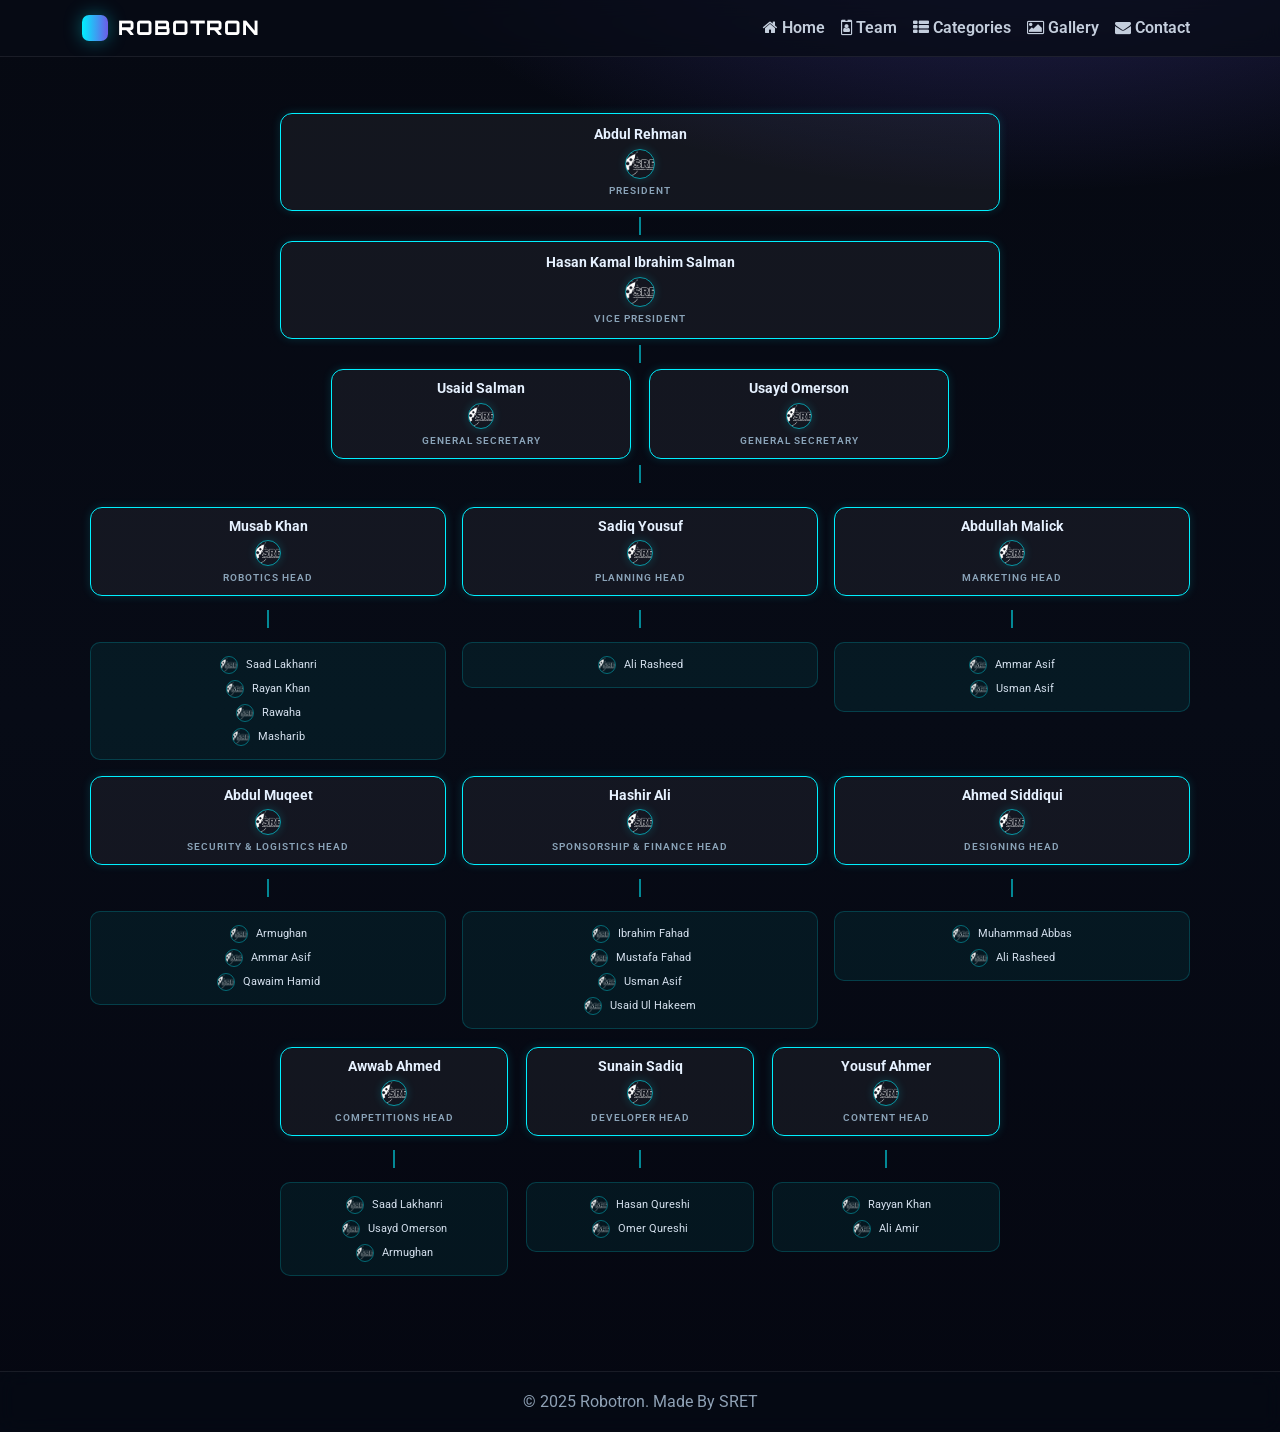
==== commit 5a120993: "Update team.html" ====
--- a/team.html
+++ b/team.html
@@ -16,20 +16,18 @@
 
   <style>
     :root{
-      --bg:#070b16;
-      --bg2:#0b1426;
+      --bg0:#070b16;
+      --bg1:#0b1426;
       --txt:#e6f1ff;
-      --muted:#9fb3c8;
+      --muted:#8aa3b8;
 
       --cyan:#00f0ff;
-      --purple:#6c5ce7;
-
-      --card: rgba(255,255,255,.06);
-      --card2: rgba(0,240,255,.08);
-      --border: rgba(0,240,255,.75);
-      --borderSoft: rgba(0,240,255,.25);
-
-      --shadow: 0 18px 55px rgba(0,0,0,.45);
+      --cyanSoft:rgba(0,240,255,.25);
+
+      --box: rgba(255,255,255,.05);
+      --box2: rgba(0,240,255,.08);
+
+      --shadow: 0 10px 32px rgba(0,0,0,.45);
     }
 
     *{ box-sizing:border-box; }
@@ -39,13 +37,13 @@
       color:var(--txt);
       background:
         radial-gradient(1100px 520px at 80% -120px, rgba(108,92,231,.35), transparent 60%),
-        radial-gradient(900px 520px at -10% 120%, rgba(0,240,255,.22), transparent 60%),
+        radial-gradient(900px 520px at -10% 120%, rgba(0,240,255,.18), transparent 60%),
         linear-gradient(180deg, #060912, #070b16 50%, #050711);
+      min-height:100vh;
       overflow-x:hidden;
-      min-height:100vh;
-    }
-
-    /* Navbar like your site */
+    }
+
+    /* Navbar */
     .navbar{
       background: rgba(7,11,22,.75);
       backdrop-filter: blur(10px);
@@ -63,153 +61,121 @@
     .brand-badge{
       width:26px; height:26px;
       border-radius:7px;
-      background: linear-gradient(90deg, var(--cyan), var(--purple));
+      background: linear-gradient(90deg, var(--cyan), rgba(108,92,231,1));
       box-shadow:0 0 18px rgba(0,240,255,.35);
     }
     .nav-link{ color: rgba(230,241,255,.85) !important; font-weight:600; }
     .nav-link:hover{ color:#fff !important; }
 
-    /* Page */
-    .page-wrap{
-      padding-top:78px;
-      padding-bottom:60px;
-    }
-
-    /* Hierarchy canvas */
+    /* Layout */
+    .page-wrap{ padding-top:85px; padding-bottom:55px; }
+
+    /* ===== HIERARCHY (match your screenshot) ===== */
     .hierarchy{
-      padding: 40px 0 70px;
+      padding: 28px 0 40px;
+      min-height: calc(100vh - 160px);
     }
     .tree{
-      width: 100%;
       display:flex;
       flex-direction:column;
       align-items:center;
       gap: 0;
     }
 
-    /* Node box */
+    /* Boxes */
     .node{
-      background: var(--card);
-      border: 1px solid var(--border);
+      background: var(--box);
+      border: 1px solid var(--cyan);
       border-radius: 12px;
-      box-shadow: 0 0 10px rgba(0,240,255,.18);
+      text-align:center;
+      box-shadow: 0 0 10px rgba(0,240,255,.15);
       padding: 10px 14px;
-      text-align:center;
-    }
-
-    /* Wide nodes (President/VP) */
-    .node.wide{
-      width: min(980px, 92vw);
-      padding: 12px 16px;
-    }
-
-    /* Medium nodes (GS) */
-    .node.med{
-      width: min(460px, 44vw);
-      padding: 10px 14px;
-    }
-
-    /* Head nodes */
-    .node.head{
-      width: 100%;
-      min-height: 44px;
-      padding: 9px 12px;
-    }
-
-    /* Headline inside node (Name + pic + Role on SAME line) */
-    .headline{
-      display:flex;
-      align-items:center;
-      justify-content:center;
-      gap:10px;
-      flex-wrap:nowrap;
-    }
-    .head-name{
+    }
+
+    .node.wide{ width: min(720px, 92vw); padding: 12px 14px; }
+    .node.gs{ width: min(300px, 44vw); padding: 10px 12px; }
+    .node.head{ width: 100%; padding: 10px 12px; }
+
+    .name{
       font-weight:700;
-      font-size: 14px;
-      white-space:nowrap;
-    }
-    .head-role{
+      font-size: 13.5px;
+      line-height: 1.2;
+    }
+    .role{
+      display:block;
+      margin-top:4px;
       font-size: 10px;
-      letter-spacing:.08em;
+      letter-spacing:.1em;
       text-transform:uppercase;
       color: var(--muted);
       font-weight:600;
-      white-space:nowrap;
-    }
-    .head-avatar{
+    }
+
+    /* Head photo (small, keeps box size) */
+    .head-photo{
       width: 26px;
       height: 26px;
-      border-radius:50%;
-      object-fit:cover;
-      border: 1px solid rgba(0,240,255,.55);
+      border-radius: 50%;
+      object-fit: cover;
+      border: 1px solid rgba(0,240,255,.6);
       box-shadow: 0 0 10px rgba(0,240,255,.18);
-      flex: 0 0 auto;
-    }
-
-    /* Slightly bigger for the very top wide nodes */
-    .node.wide .head-name{ font-size: 15px; }
-    .node.wide .head-avatar{ width: 30px; height: 30px; }
-    .node.wide .head-role{ font-size: 10.5px; }
+      display:block;
+      margin: 6px auto 0; /* sits between name and role */
+    }
+    .node.wide .head-photo{
+      width: 30px;
+      height: 30px;
+      margin-top: 7px;
+    }
 
     /* Connectors */
     .vline{
       width:2px;
       height:18px;
-      background: linear-gradient(180deg, var(--cyan), var(--purple));
+      background: var(--cyan);
       opacity:.55;
       margin: 6px 0;
     }
 
-    /* Rows */
-    .row-wrap{
-      width: min(1200px, 96vw);
-      display:flex;
-      align-items:flex-start;
-      justify-content:center;
-      gap: 16px;
-      flex-wrap:wrap;
-    }
-
+    /* General secretaries row */
     .gs-row{
-      width:min(980px, 92vw);
+      width: min(720px, 92vw);
       display:flex;
       justify-content:center;
       gap: 18px;
       flex-wrap:wrap;
     }
 
-    /* Heads grid like screenshot */
-    .heads-grid-6{
-      width:min(1320px, 96vw);
+    /* Heads rows: match screenshot layout */
+    .heads-row-6{
+      width: min(1100px, 96vw);
       display:grid;
       grid-template-columns: repeat(6, minmax(0, 1fr));
       gap: 16px;
-      margin-top: 16px;
-    }
-
-    .heads-grid-4{
-      width:min(1100px, 96vw);
+      margin-top: 18px;
+    }
+
+    .heads-row-3{
+      width: min(720px, 92vw);
       display:grid;
-      grid-template-columns: repeat(4, minmax(0, 1fr));
+      grid-template-columns: repeat(3, minmax(0, 1fr));
       gap: 18px;
-      margin-top: 22px;
-    }
-
-    @media (max-width: 1400px){
-      .heads-grid-6{ grid-template-columns: repeat(3, minmax(0, 1fr)); }
+      margin-top: 18px;
+    }
+
+    @media (max-width: 1300px){
+      .heads-row-6{ grid-template-columns: repeat(3, minmax(0,1fr)); }
     }
     @media (max-width: 900px){
-      .heads-grid-6{ grid-template-columns: repeat(2, minmax(0, 1fr)); }
-      .heads-grid-4{ grid-template-columns: repeat(2, minmax(0, 1fr)); }
+      .heads-row-6{ grid-template-columns: repeat(2, minmax(0,1fr)); }
+      .heads-row-3{ grid-template-columns: repeat(2, minmax(0,1fr)); }
     }
     @media (max-width: 560px){
-      .heads-grid-6{ grid-template-columns: 1fr; }
-      .heads-grid-4{ grid-template-columns: 1fr; }
-      .node.med{ width: min(980px, 92vw); }
-    }
-
-    /* Head group (head + members box) */
+      .heads-row-6{ grid-template-columns: 1fr; }
+      .heads-row-3{ grid-template-columns: 1fr; }
+      .node.gs{ width: min(720px, 92vw); }
+    }
+
     .head-group{
       display:flex;
       flex-direction:column;
@@ -217,45 +183,37 @@
       gap: 8px;
     }
 
-    /* Members box under head */
+    /* Members box under each head (like screenshot) */
     .members{
       width: 100%;
-      background: var(--card2);
-      border: 1px solid var(--borderSoft);
-      border-radius: 12px;
+      background: rgba(0,240,255,.06);
+      border: 1px solid rgba(0,240,255,.18);
+      border-radius: 10px;
       padding: 10px 10px;
-      min-height: 54px;
-    }
-
-    /* Member item (photo + name) */
+      min-height: 46px;
+      text-align:center;
+    }
+
+    /* Members with tiny avatar but still looks like your screenshot */
     .member{
       display:flex;
       align-items:center;
       justify-content:center;
-      gap: 10px;
-      padding: 4px 0;
-      font-size: 12px;
+      gap: 8px;
+      padding: 3px 0;
+      font-size: 11px;
       color: rgba(230,241,255,.92);
     }
     .member img{
-      width: 22px;
-      height: 22px;
-      border-radius:50%;
-      object-fit:cover;
-      border: 1px solid rgba(0,240,255,.45);
-      box-shadow: 0 0 8px rgba(0,240,255,.12);
-      flex: 0 0 auto;
-    }
-
-    /* Content head center */
-    .content-center{
-      margin-top: 28px;
-      width: min(560px, 92vw);
-      display:flex;
-      flex-direction:column;
-      align-items:center;
-    }
-
+      width: 18px;
+      height: 18px;
+      border-radius: 50%;
+      object-fit: cover;
+      border: 1px solid rgba(0,240,255,.40);
+      opacity: .95;
+    }
+
+    /* Footer */
     footer{
       border-top: 1px solid rgba(255,255,255,.08);
       padding: 18px 0;
@@ -269,11 +227,13 @@
 
 <body>
 
+  <!-- NAVBAR -->
   <nav class="navbar navbar-expand-lg navbar-dark fixed-top">
     <div class="container">
       <a class="navbar-brand" href="index.html">
         <span class="brand-badge"></span> ROBOTRON
       </a>
+
       <button class="navbar-toggler" type="button" data-bs-toggle="collapse" data-bs-target="#nav">
         <span class="navbar-toggler-icon"></span>
       </button>
@@ -293,63 +253,52 @@
   <div class="page-wrap">
     <section class="hierarchy">
       <div class="container">
-
         <div class="tree">
 
           <!-- PRESIDENT -->
           <div class="node wide">
-            <div class="headline">
-              <span class="head-name">Abdul Rehman</span>
-              <img class="head-avatar" src="sret.png" alt="Abdul Rehman">
-              <span class="head-role">PRESIDENT</span>
-            </div>
+            <div class="name">Abdul Rehman</div>
+            <img class="head-photo" src="sret.png" alt="Abdul Rehman">
+            <span class="role">PRESIDENT</span>
           </div>
 
           <div class="vline"></div>
 
-          <!-- VICE PRESIDENT -->
+          <!-- VP -->
           <div class="node wide">
-            <div class="headline">
-              <span class="head-name">Hasan Kamal Ibrahim Salman</span>
-              <img class="head-avatar" src="sret.png" alt="Hasan Kamal Ibrahim Salman">
-              <span class="head-role">VICE PRESIDENT</span>
-            </div>
+            <div class="name">Hasan Kamal Ibrahim Salman</div>
+            <img class="head-photo" src="sret.png" alt="Hasan Kamal Ibrahim Salman">
+            <span class="role">VICE PRESIDENT</span>
           </div>
 
           <div class="vline"></div>
 
-          <!-- GENERAL SECRETARIES -->
+          <!-- GS -->
           <div class="gs-row">
-            <div class="node med">
-              <div class="headline">
-                <span class="head-name">Usaid Salman</span>
-                <img class="head-avatar" src="sret.png" alt="Usaid Salman">
-                <span class="head-role">GENERAL SECRETARY</span>
-              </div>
-            </div>
-
-            <div class="node med">
-              <div class="headline">
-                <span class="head-name">Usayd Omerson</span>
-                <img class="head-avatar" src="sret.png" alt="Usayd Omerson">
-                <span class="head-role">GENERAL SECRETARY</span>
-              </div>
+            <div class="node gs">
+              <div class="name">Usaid Salman</div>
+              <img class="head-photo" src="sret.png" alt="Usaid Salman">
+              <span class="role">GENERAL SECRETARY</span>
+            </div>
+
+            <div class="node gs">
+              <div class="name">Usayd Omerson</div>
+              <img class="head-photo" src="sret.png" alt="Usayd Omerson">
+              <span class="role">GENERAL SECRETARY</span>
             </div>
           </div>
 
           <div class="vline"></div>
 
           <!-- HEADS ROW 1 (6) -->
-          <div class="heads-grid-6">
+          <div class="heads-row-6">
 
             <!-- Robotics -->
             <div class="head-group">
               <div class="node head">
-                <div class="headline">
-                  <span class="head-name">Musab Khan</span>
-                  <img class="head-avatar" src="sret.png" alt="Musab Khan">
-                  <span class="head-role">ROBOTICS HEAD</span>
-                </div>
+                <div class="name">Musab Khan</div>
+                <img class="head-photo" src="sret.png" alt="Musab Khan">
+                <span class="role">ROBOTICS HEAD</span>
               </div>
               <div class="vline"></div>
               <div class="members">
@@ -363,11 +312,9 @@
             <!-- Planning -->
             <div class="head-group">
               <div class="node head">
-                <div class="headline">
-                  <span class="head-name">Sadiq Yousuf</span>
-                  <img class="head-avatar" src="sret.png" alt="Sadiq Yousuf">
-                  <span class="head-role">PLANNING HEAD</span>
-                </div>
+                <div class="name">Sadiq Yousuf</div>
+                <img class="head-photo" src="sret.png" alt="Sadiq Yousuf">
+                <span class="role">PLANNING HEAD</span>
               </div>
               <div class="vline"></div>
               <div class="members">
@@ -378,11 +325,9 @@
             <!-- Marketing -->
             <div class="head-group">
               <div class="node head">
-                <div class="headline">
-                  <span class="head-name">Abdullah Malick</span>
-                  <img class="head-avatar" src="sret.png" alt="Abdullah Malick">
-                  <span class="head-role">MARKETING HEAD</span>
-                </div>
+                <div class="name">Abdullah Malick</div>
+                <img class="head-photo" src="sret.png" alt="Abdullah Malick">
+                <span class="role">MARKETING HEAD</span>
               </div>
               <div class="vline"></div>
               <div class="members">
@@ -394,11 +339,9 @@
             <!-- Security & Logistics -->
             <div class="head-group">
               <div class="node head">
-                <div class="headline">
-                  <span class="head-name">Abdul Muqeet</span>
-                  <img class="head-avatar" src="sret.png" alt="Abdul Muqeet">
-                  <span class="head-role">SECURITY & LOGISTICS</span>
-                </div>
+                <div class="name">Abdul Muqeet</div>
+                <img class="head-photo" src="sret.png" alt="Abdul Muqeet">
+                <span class="role">SECURITY &amp; LOGISTICS HEAD</span>
               </div>
               <div class="vline"></div>
               <div class="members">
@@ -408,14 +351,12 @@
               </div>
             </div>
 
-            <!-- Finance -->
-            <div class="head-group">
-              <div class="node head">
-                <div class="headline">
-                  <span class="head-name">Hashir Ali</span>
-                  <img class="head-avatar" src="sret.png" alt="Hashir Ali">
-                  <span class="head-role">FINANCE HEAD</span>
-                </div>
+            <!-- Sponsorship & Finance -->
+            <div class="head-group">
+              <div class="node head">
+                <div class="name">Hashir Ali</div>
+                <img class="head-photo" src="sret.png" alt="Hashir Ali">
+                <span class="role">SPONSORSHIP &amp; FINANCE HEAD</span>
               </div>
               <div class="vline"></div>
               <div class="members">
@@ -429,11 +370,9 @@
             <!-- Designing -->
             <div class="head-group">
               <div class="node head">
-                <div class="headline">
-                  <span class="head-name">Ahmed Siddiqui</span>
-                  <img class="head-avatar" src="sret.png" alt="Ahmed Siddiqui">
-                  <span class="head-role">DESIGNING HEAD</span>
-                </div>
+                <div class="name">Ahmed Siddiqui</div>
+                <img class="head-photo" src="sret.png" alt="Ahmed Siddiqui">
+                <span class="role">DESIGNING HEAD</span>
               </div>
               <div class="vline"></div>
               <div class="members">
@@ -444,17 +383,15 @@
 
           </div>
 
-          <!-- HEADS ROW 2 (4) -->
-          <div class="heads-grid-4">
+          <!-- HEADS ROW 2 (3 like screenshot) -->
+          <div class="heads-row-3">
 
             <!-- Competitions -->
             <div class="head-group">
               <div class="node head">
-                <div class="headline">
-                  <span class="head-name">Awwab Ahmed</span>
-                  <img class="head-avatar" src="sret.png" alt="Awwab Ahmed">
-                  <span class="head-role">COMPETITIONS HEAD</span>
-                </div>
+                <div class="name">Awwab Ahmed</div>
+                <img class="head-photo" src="sret.png" alt="Awwab Ahmed">
+                <span class="role">COMPETITIONS HEAD</span>
               </div>
               <div class="vline"></div>
               <div class="members">
@@ -467,11 +404,9 @@
             <!-- Developer -->
             <div class="head-group">
               <div class="node head">
-                <div class="headline">
-                  <span class="head-name">Sunain Sadiq</span>
-                  <img class="head-avatar" src="sret.png" alt="Sunain Sadiq">
-                  <span class="head-role">DEVELOPER HEAD</span>
-                </div>
+                <div class="name">Sunain Sadiq</div>
+                <img class="head-photo" src="sret.png" alt="Sunain Sadiq">
+                <span class="role">DEVELOPER HEAD</span>
               </div>
               <div class="vline"></div>
               <div class="members">
@@ -480,37 +415,23 @@
               </div>
             </div>
 
-            <!-- (Empty placeholders if you want 4 like screenshot spacing) -->
-            <div class="head-group" style="opacity:0; pointer-events:none;">
-              <div class="node head"><div class="headline"><span class="head-name">.</span><img class="head-avatar" src="sret.png" alt=""><span class="head-role">.</span></div></div>
-              <div class="vline"></div><div class="members"></div>
-            </div>
-
-            <div class="head-group" style="opacity:0; pointer-events:none;">
-              <div class="node head"><div class="headline"><span class="head-name">.</span><img class="head-avatar" src="sret.png" alt=""><span class="head-role">.</span></div></div>
-              <div class="vline"></div><div class="members"></div>
+            <!-- Content -->
+            <div class="head-group">
+              <div class="node head">
+                <div class="name">Yousuf Ahmer</div>
+                <img class="head-photo" src="sret.png" alt="Yousuf Ahmer">
+                <span class="role">CONTENT HEAD</span>
+              </div>
+              <div class="vline"></div>
+              <div class="members">
+                <div class="member"><img src="sret.png" alt=""> Rayyan Khan</div>
+                <div class="member"><img src="sret.png" alt=""> Ali Amir</div>
+              </div>
             </div>
 
           </div>
 
-          <!-- CONTENT (CENTER) -->
-          <div class="content-center">
-            <div class="node head" style="width: min(520px, 92vw);">
-              <div class="headline">
-                <span class="head-name">Yousuf Ahmer</span>
-                <img class="head-avatar" src="sret.png" alt="Yousuf Ahmer">
-                <span class="head-role">CONTENT HEAD</span>
-              </div>
-            </div>
-            <div class="vline"></div>
-            <div class="members" style="width: min(520px, 92vw);">
-              <div class="member"><img src="sret.png" alt=""> Rayyan Khan</div>
-              <div class="member"><img src="sret.png" alt=""> Ali Amir</div>
-            </div>
-          </div>
-
         </div>
-
       </div>
     </section>
   </div>
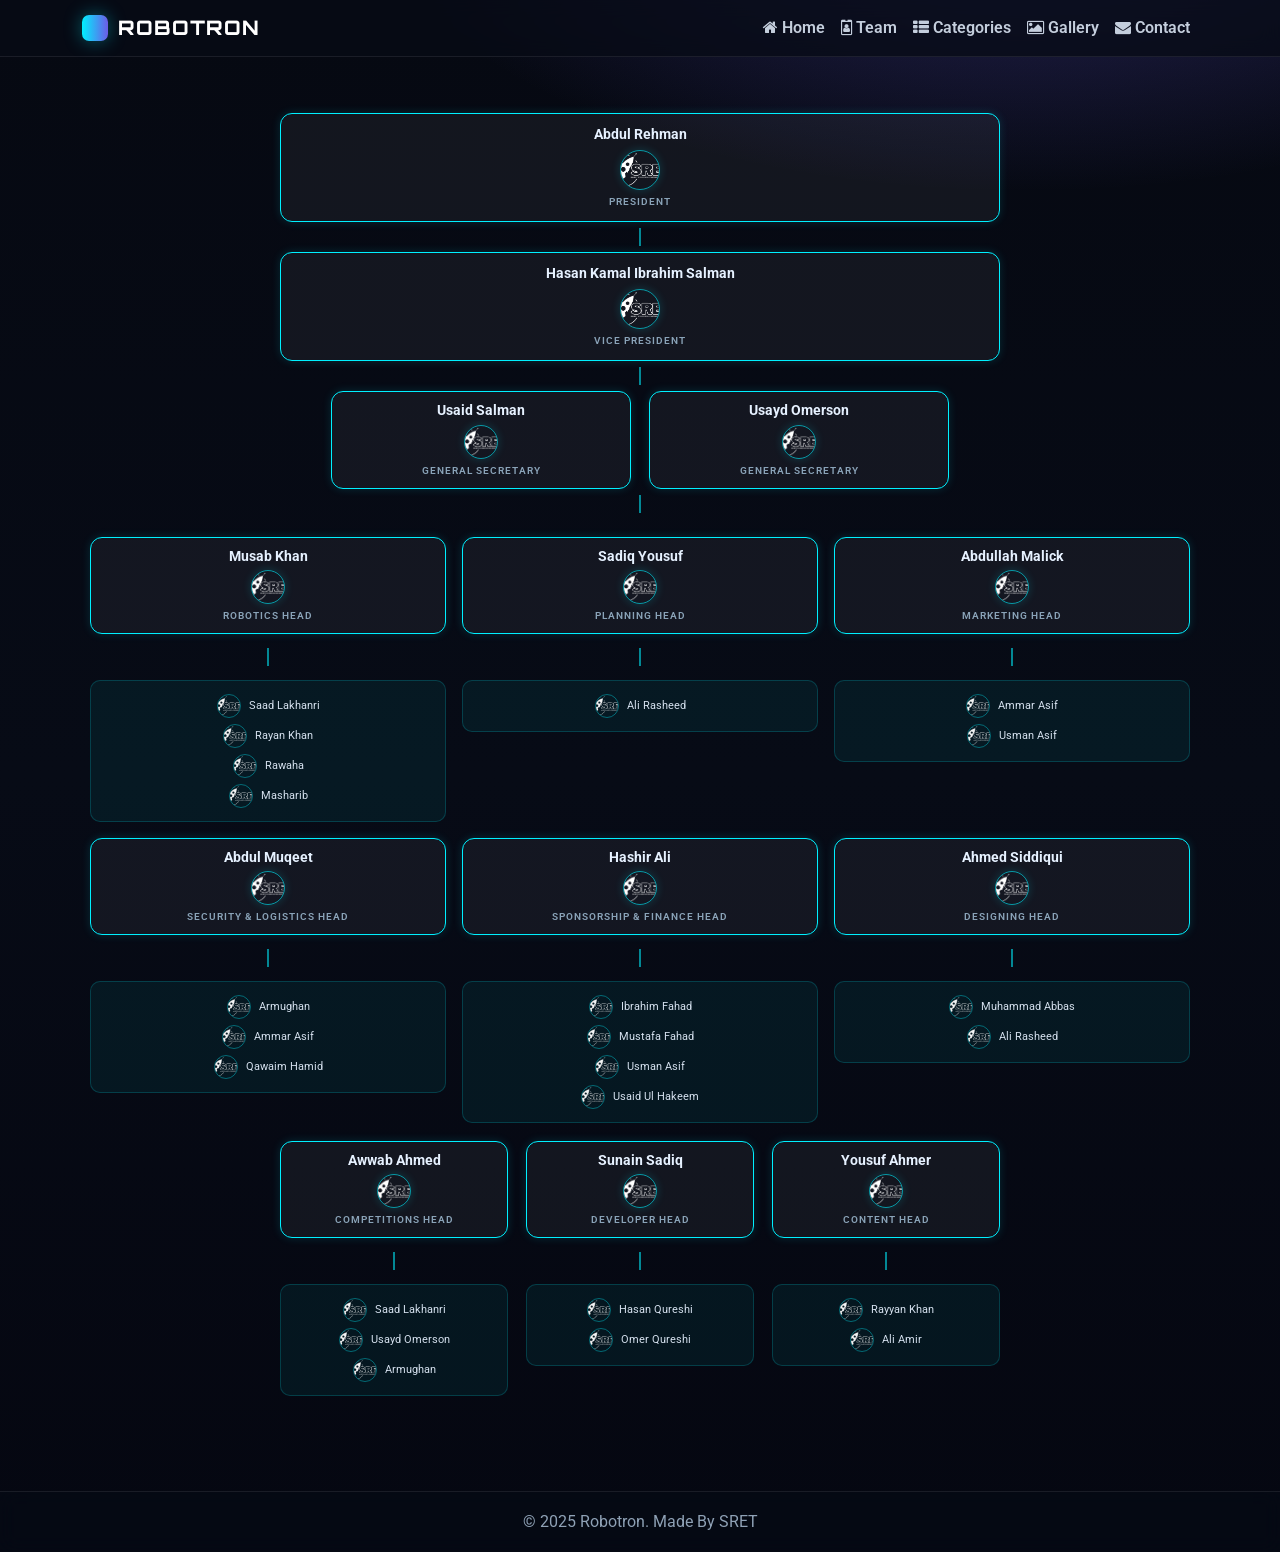
==== commit 1919539d: "Update team.html" ====
--- a/team.html
+++ b/team.html
@@ -113,8 +113,8 @@
 
     /* Head photo (small, keeps box size) */
     .head-photo{
-      width: 26px;
-      height: 26px;
+      width: 34px;
+      height: 34px;
       border-radius: 50%;
       object-fit: cover;
       border: 1px solid rgba(0,240,255,.6);
@@ -123,9 +123,9 @@
       margin: 6px auto 0; /* sits between name and role */
     }
     .node.wide .head-photo{
-      width: 30px;
-      height: 30px;
-      margin-top: 7px;
+      width: 40px;
+      height: 40px;
+      margin-top: 8px;
     }
 
     /* Connectors */
@@ -205,8 +205,8 @@
       color: rgba(230,241,255,.92);
     }
     .member img{
-      width: 18px;
-      height: 18px;
+      width: 24px;
+      height: 24px;
       border-radius: 50%;
       object-fit: cover;
       border: 1px solid rgba(0,240,255,.40);
